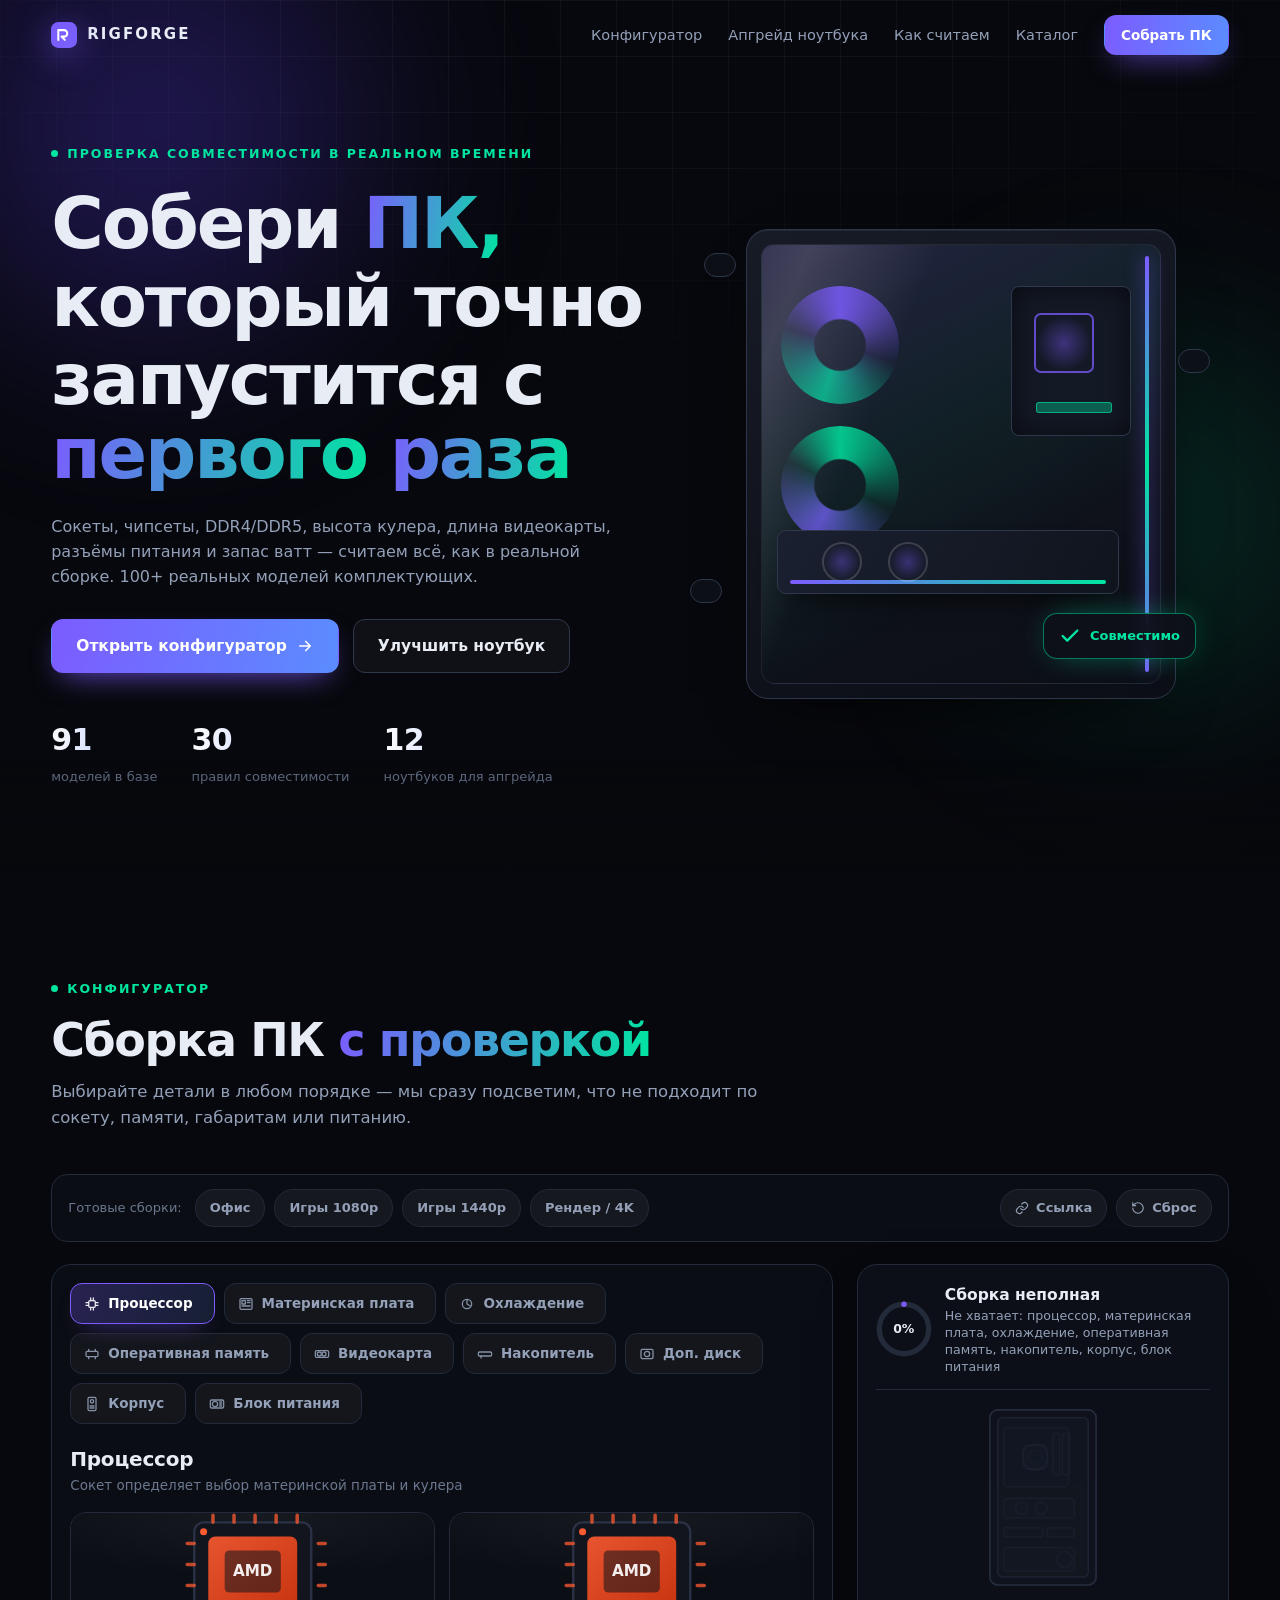
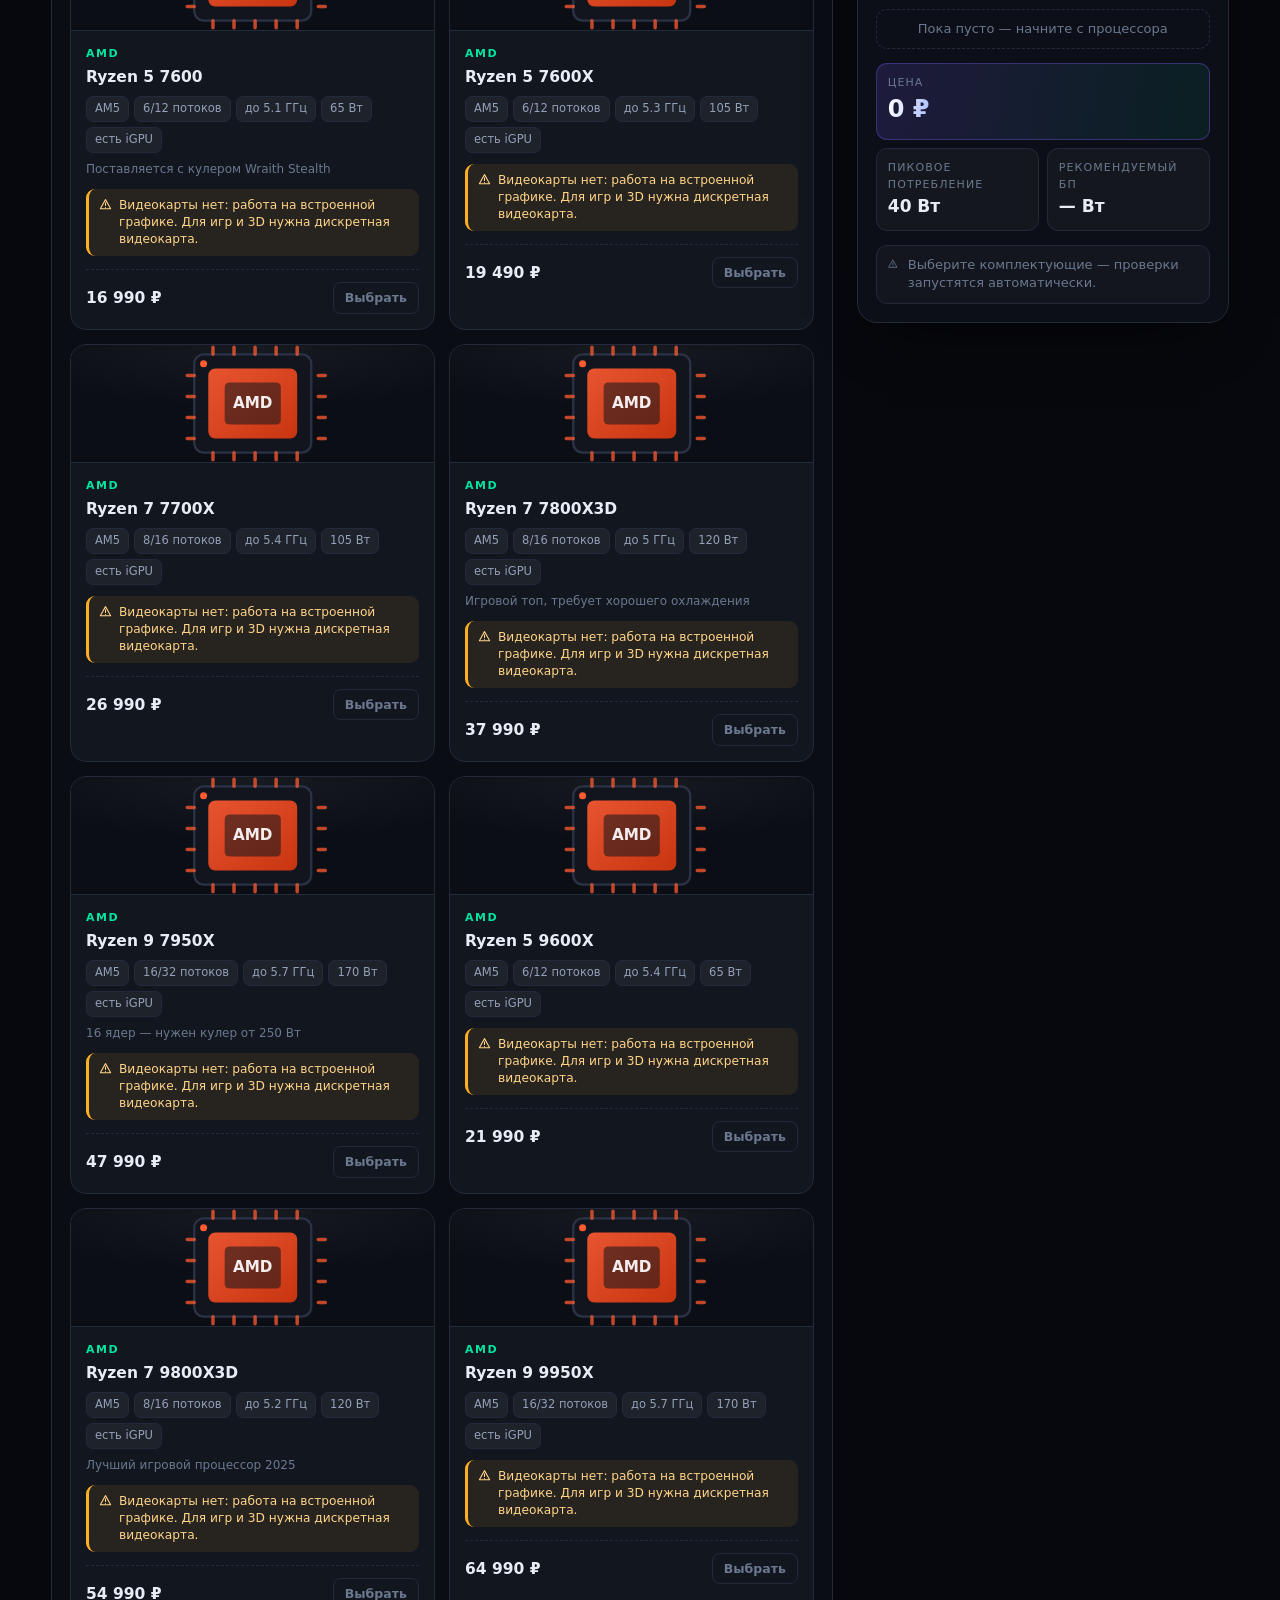
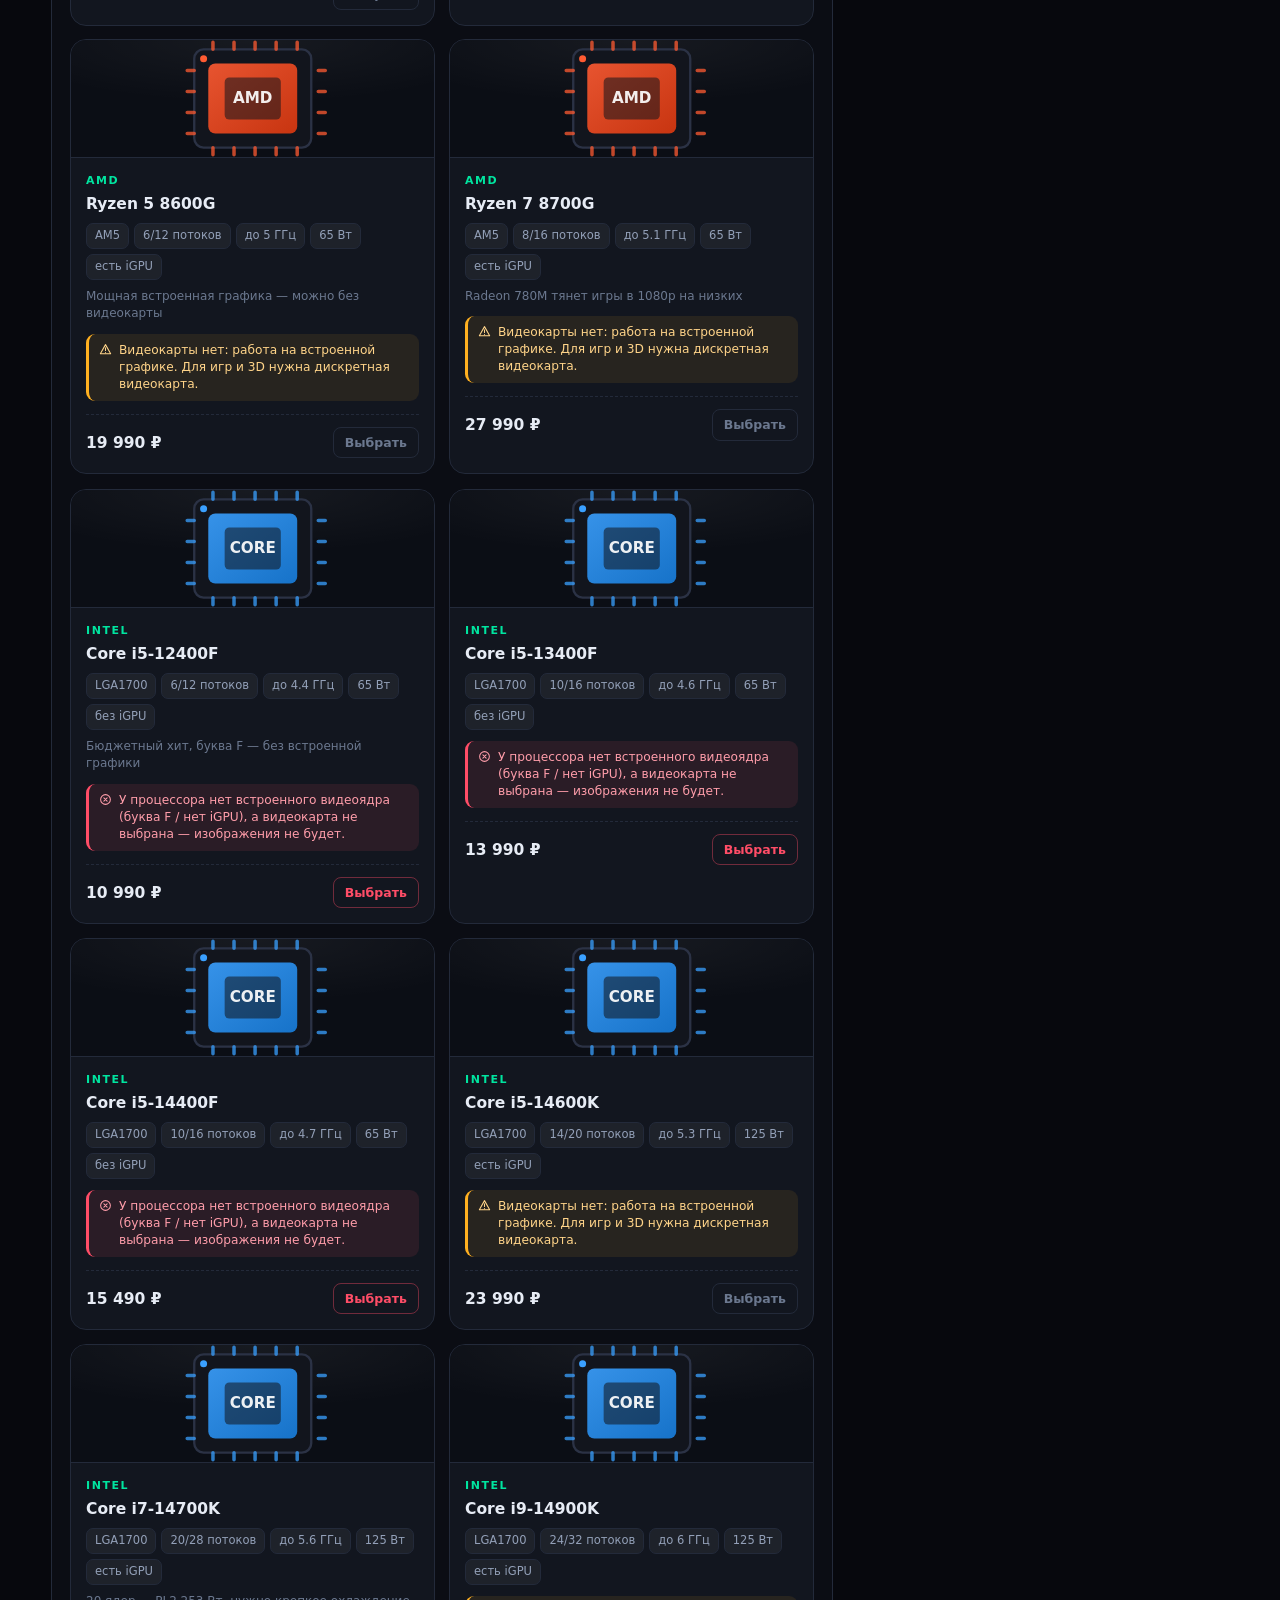
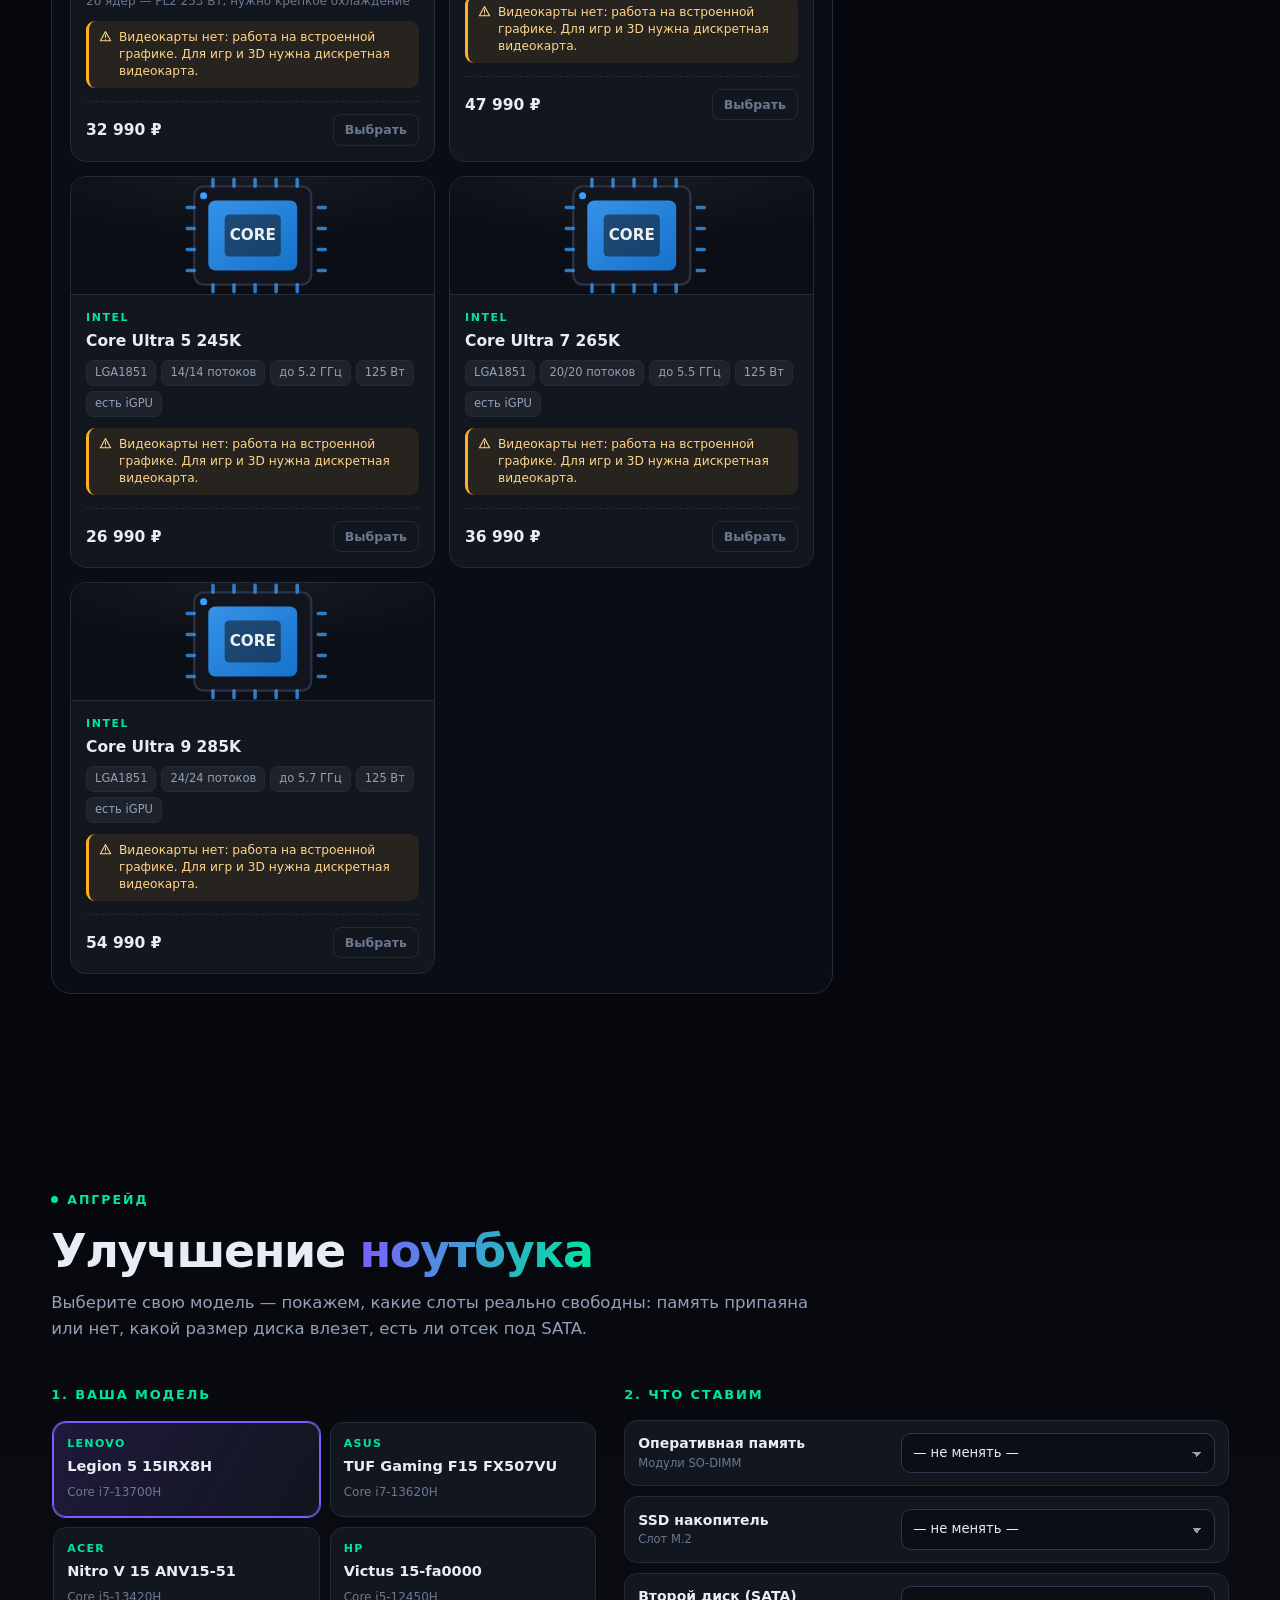
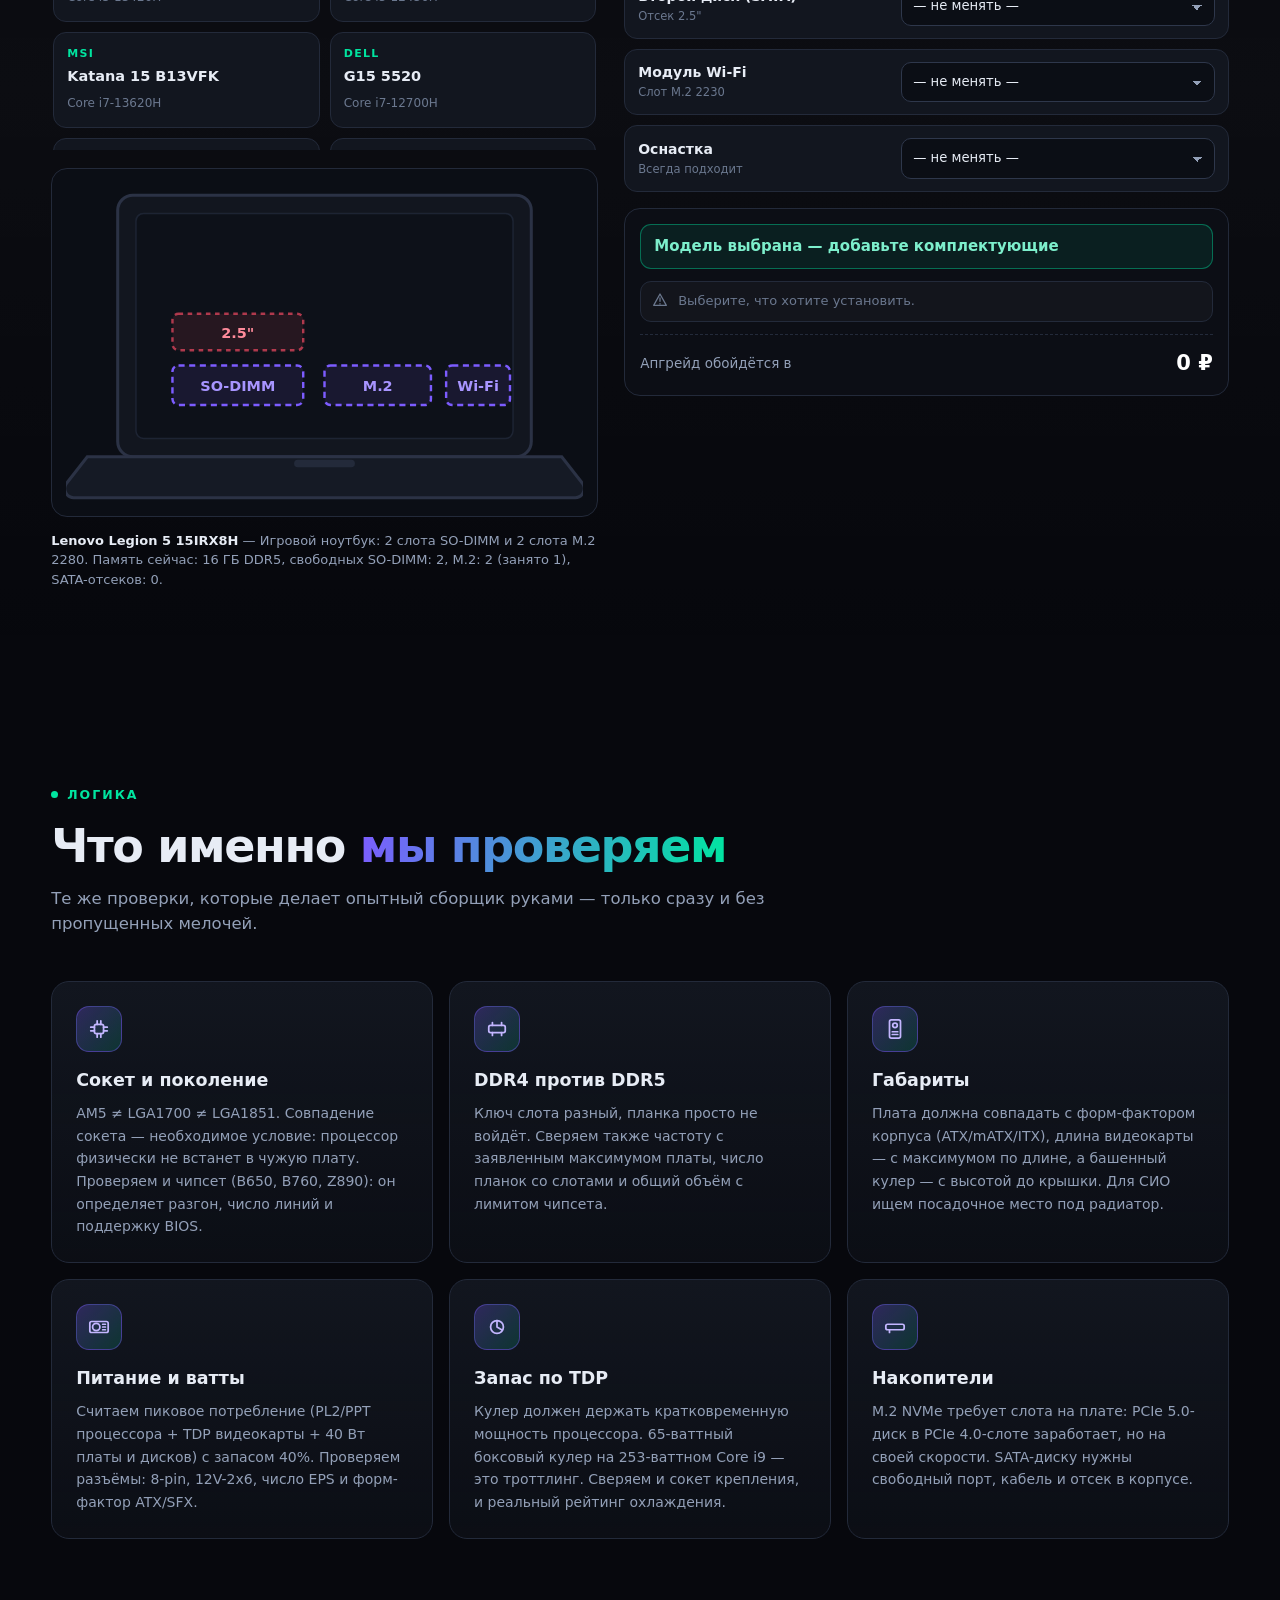
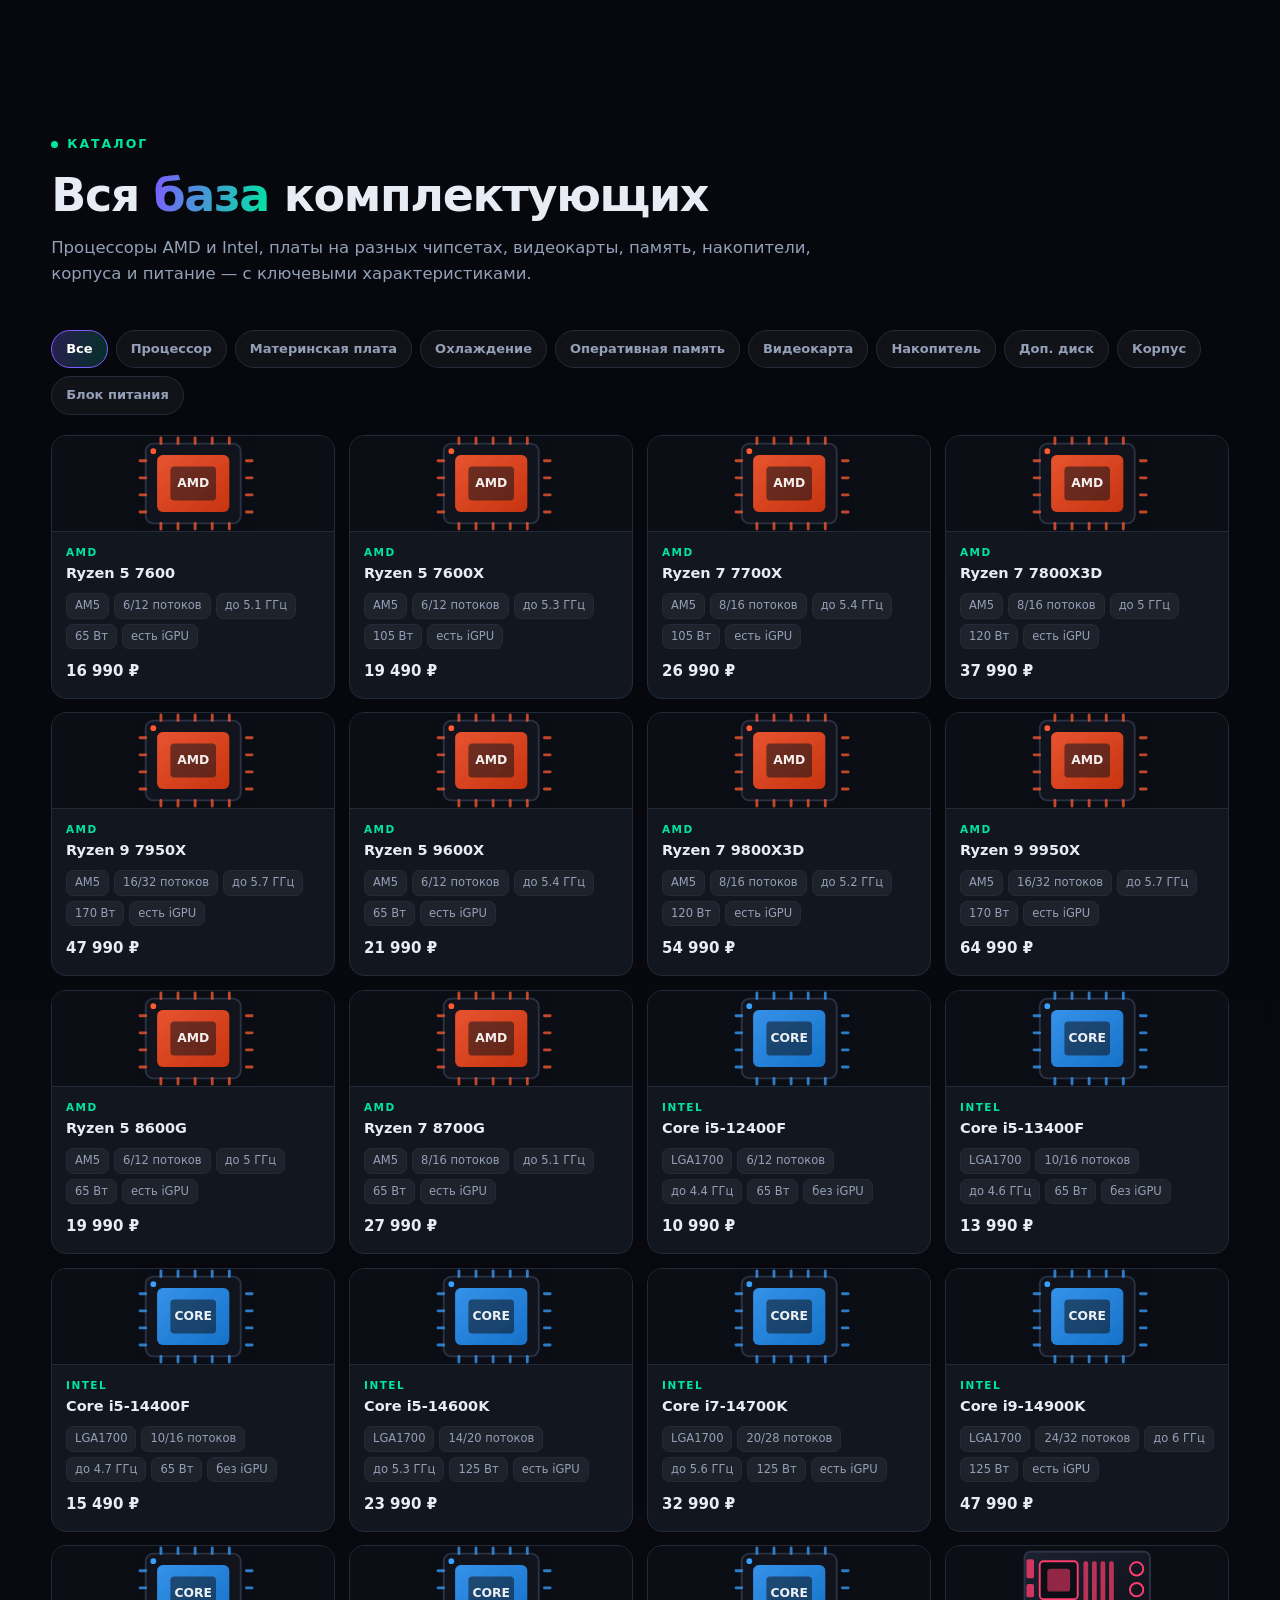
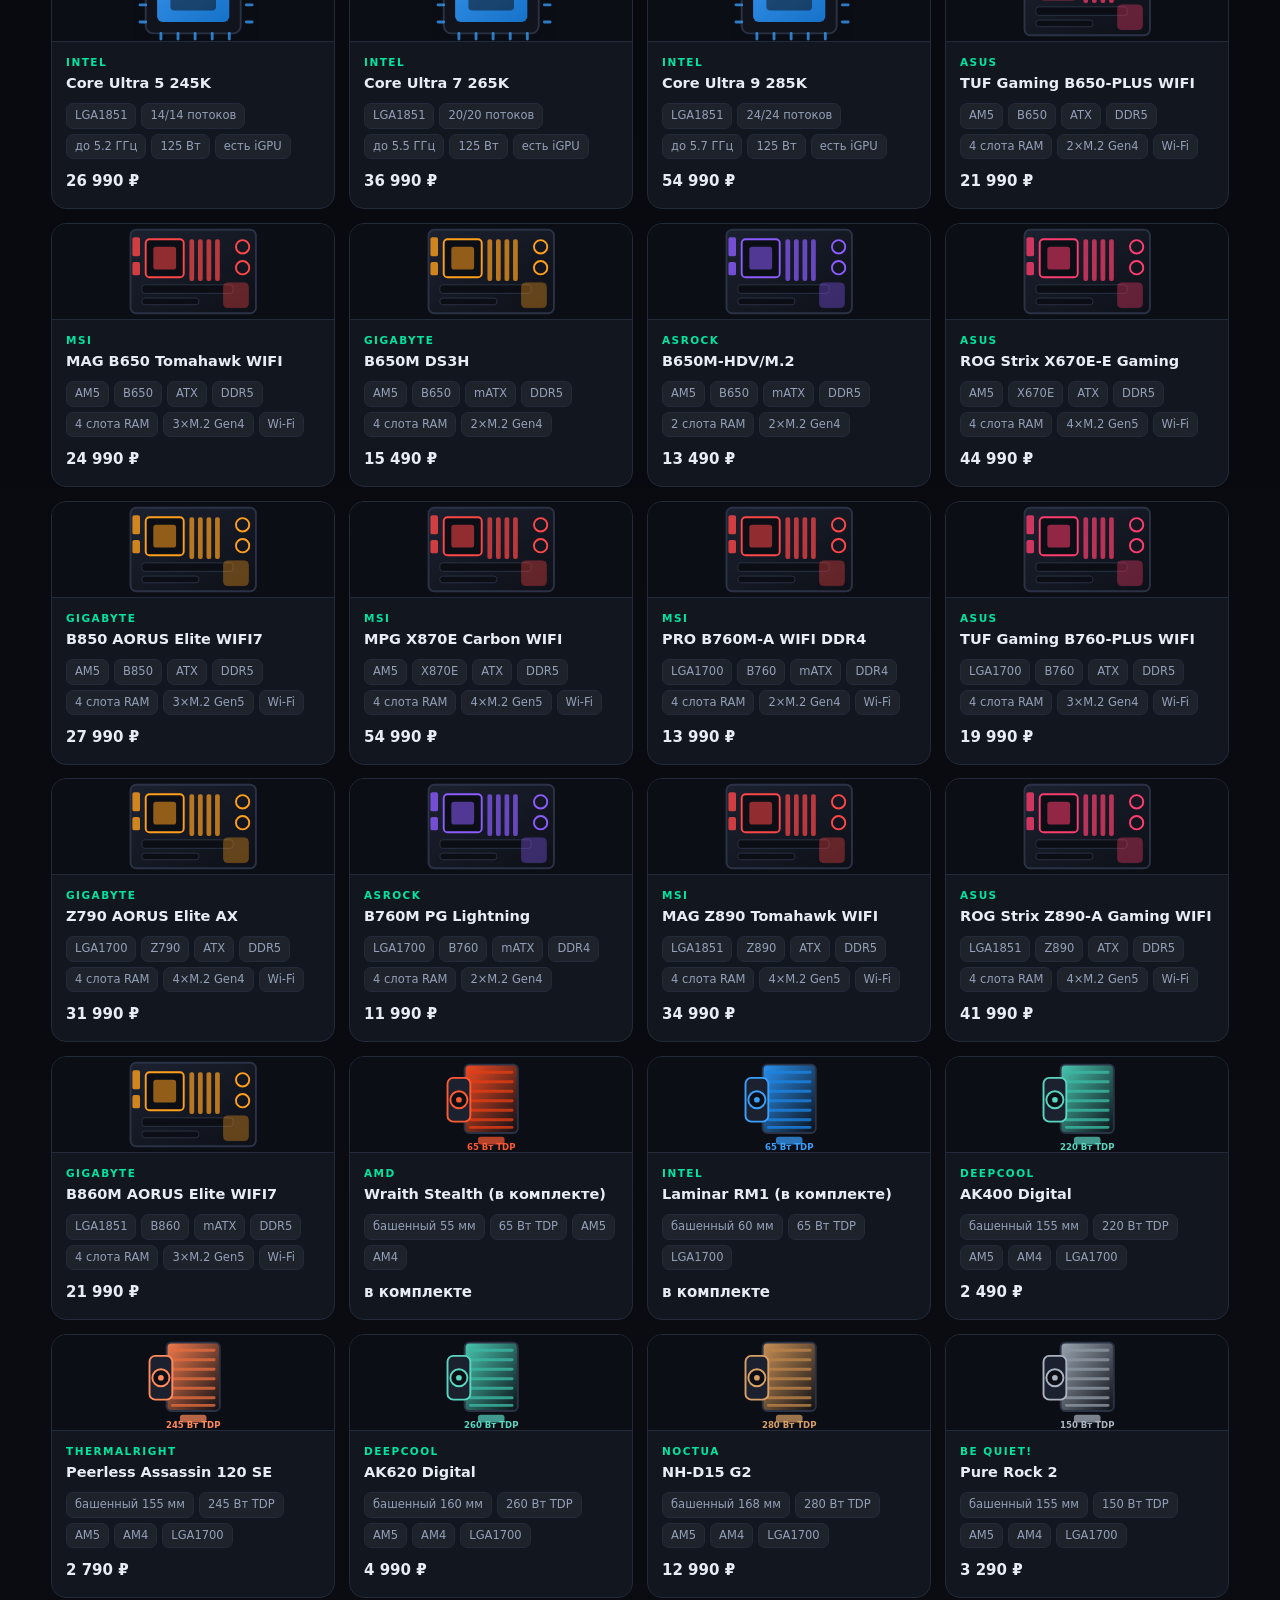
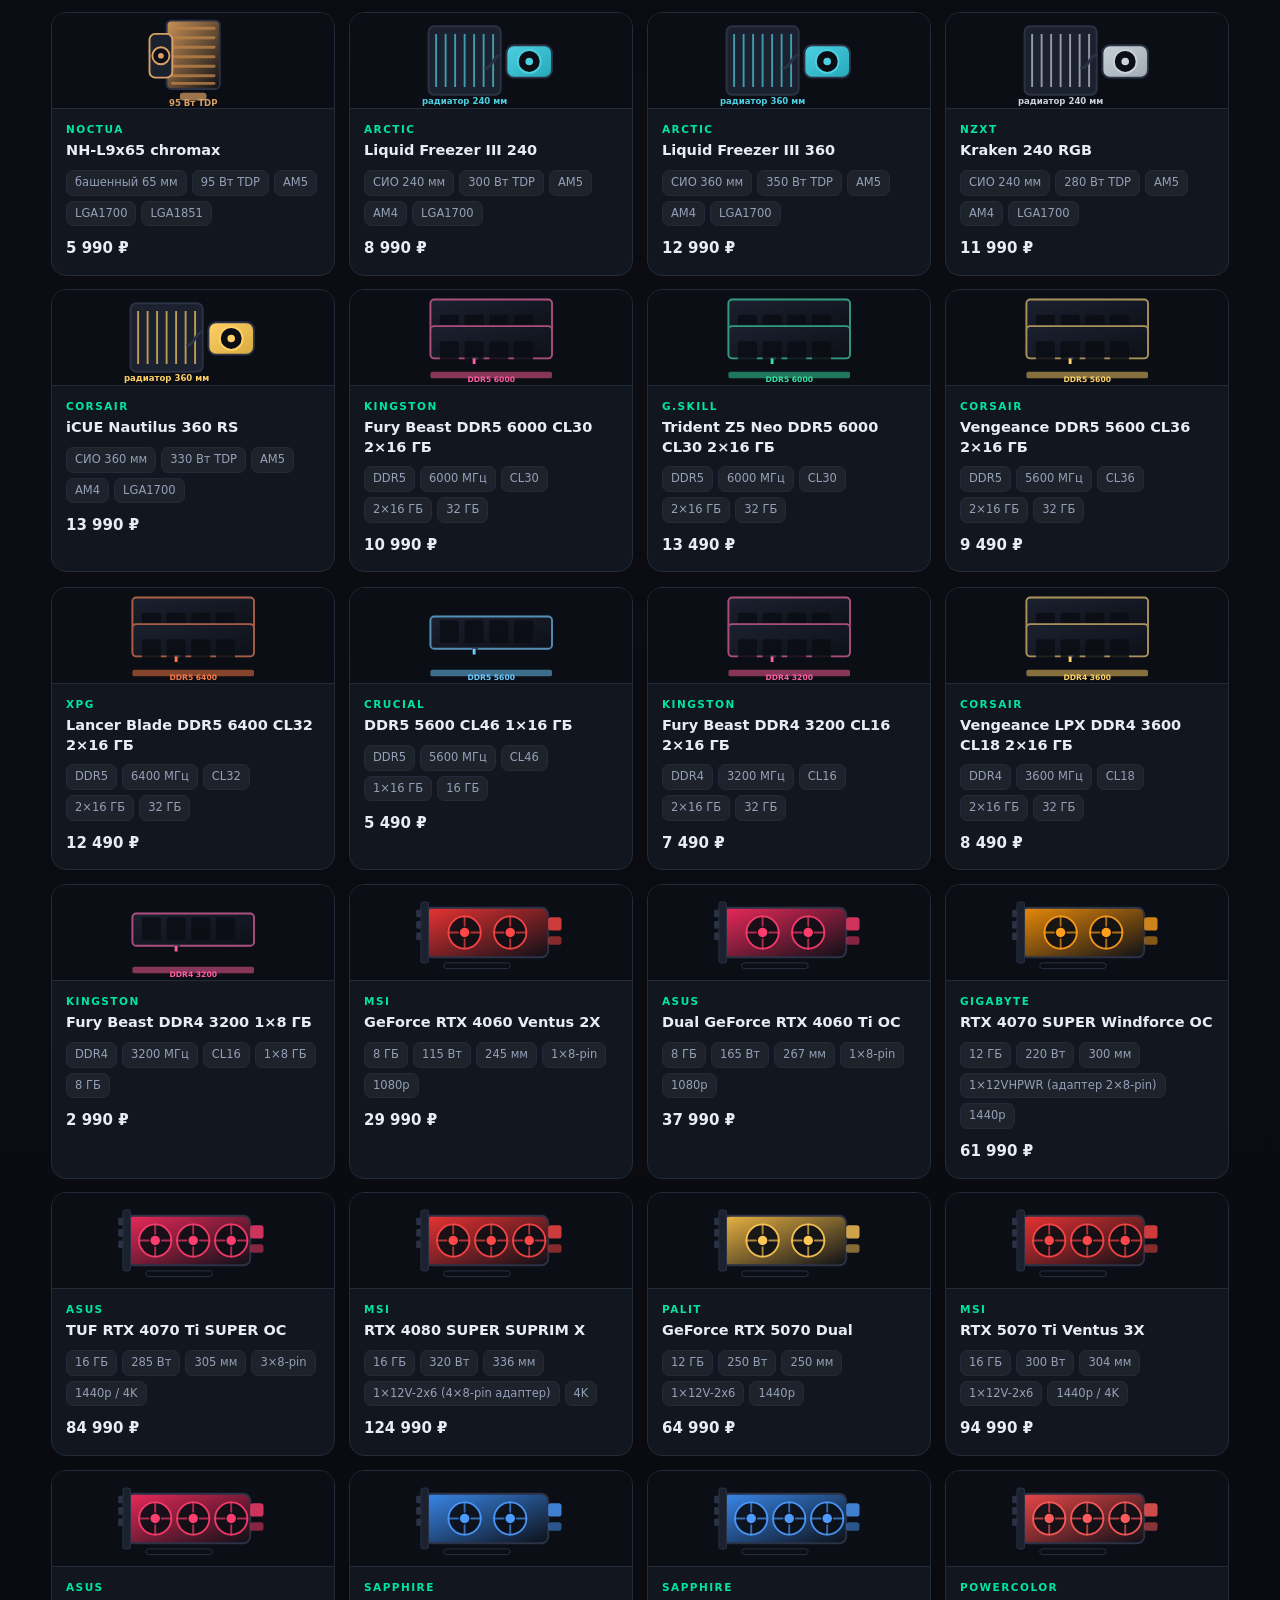
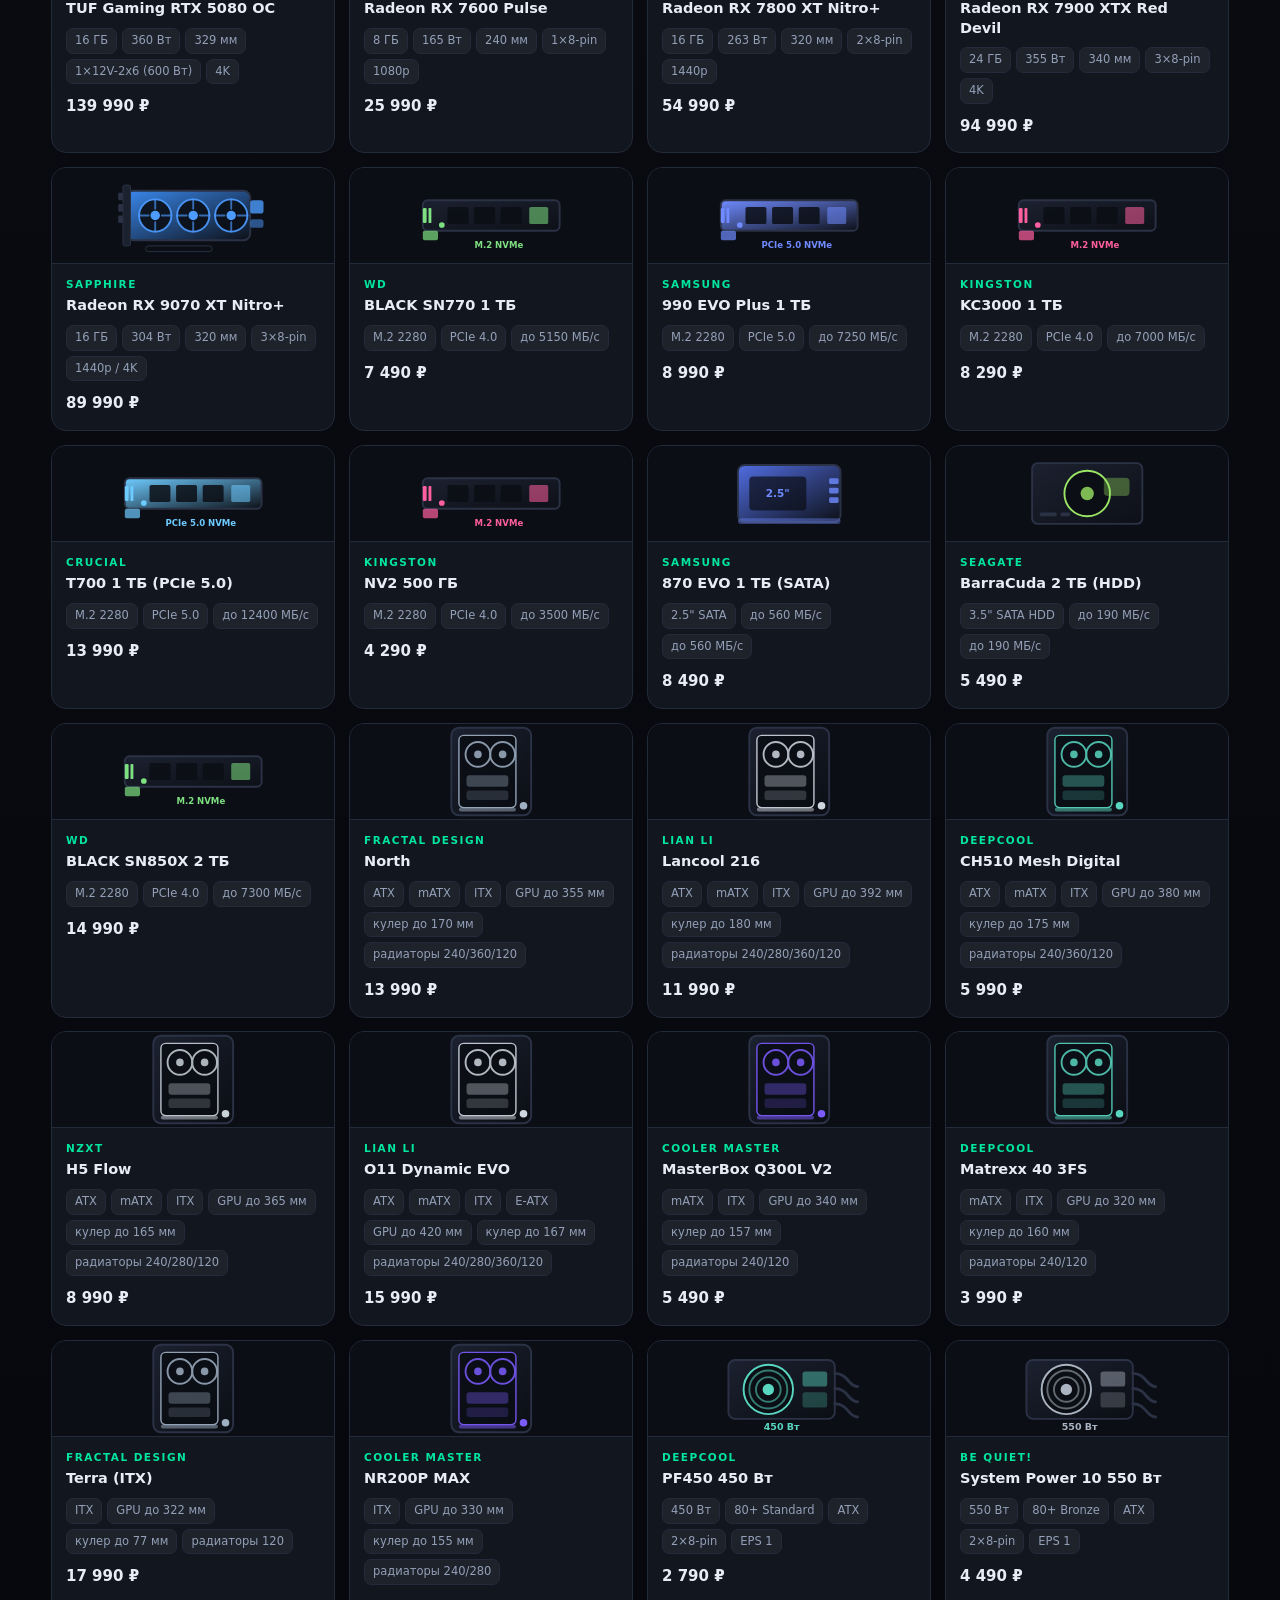
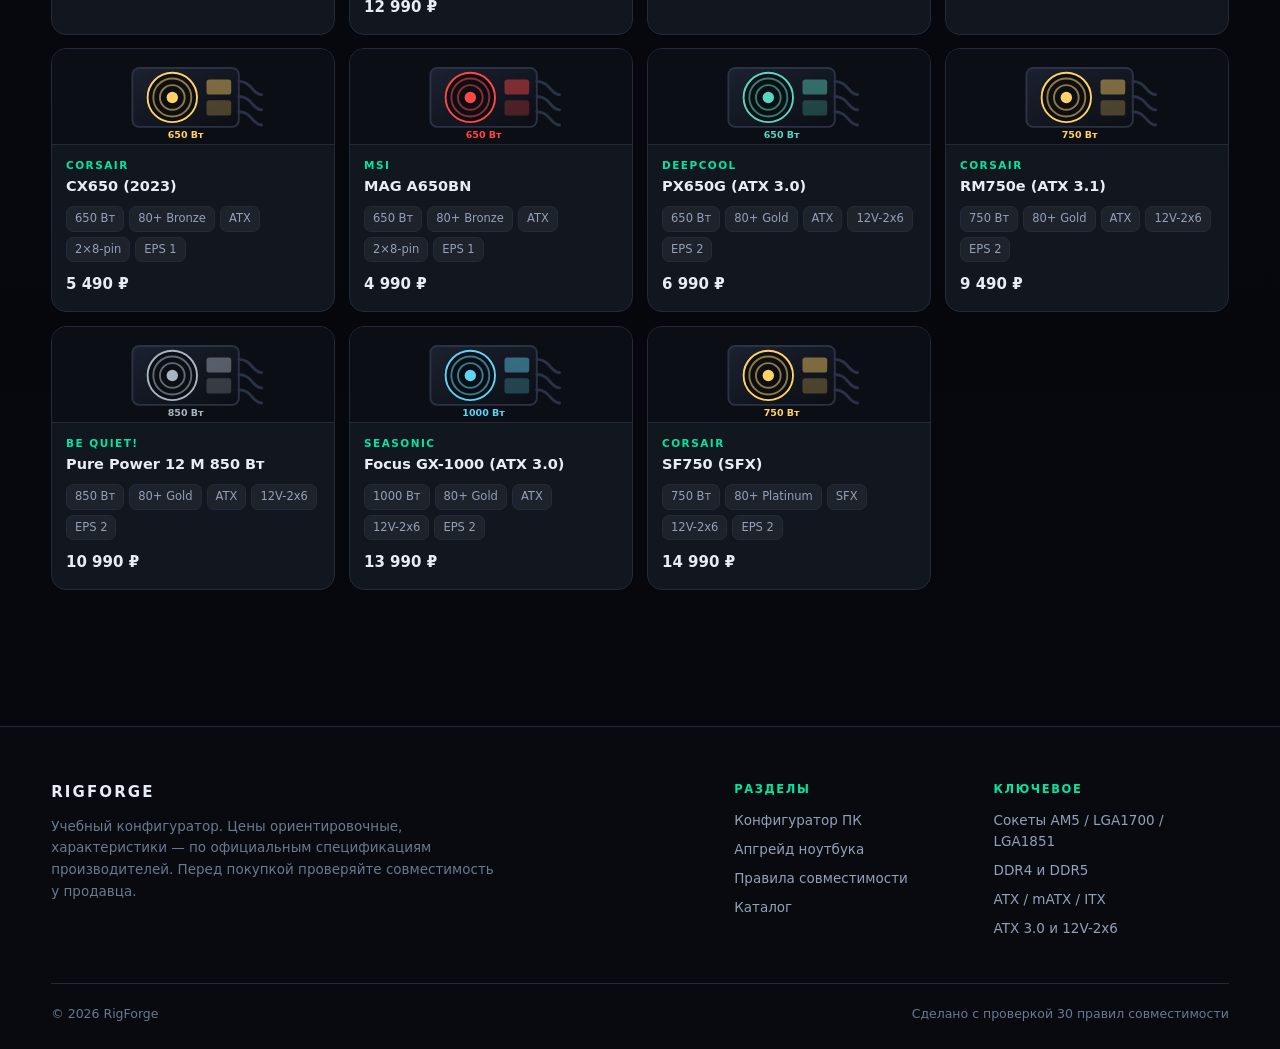
==== index.html @ cc727892 "RIGFORGE: конфигуратор сборки ПК и апгрейда ноутбука" ====
<!DOCTYPE html>
<html lang="ru">
<head>
<meta charset="UTF-8">
<meta name="viewport" content="width=device-width, initial-scale=1.0">
<title>RigForge — конфигуратор ПК с проверкой совместимости</title>
<meta name="description" content="Соберите компьютер мечты или улучшите ноутбук: сотни реальных моделей комплектующих, проверка сокетов, форм-факторов, памяти и питания в реальном времени.">
<meta property="og:title" content="RigForge — собери ПК, который точно заработает">
<meta property="og:description" content="Конфигуратор ПК с честной проверкой совместимости: сокеты, чипсеты, DDR4/DDR5, TDP, габариты, разъёмы питания.">
<meta property="og:type" content="website">
<link rel="icon" href="data:image/svg+xml,<svg xmlns='http://www.w3.org/2000/svg' viewBox='0 0 32 32'><rect width='32' height='32' rx='8' fill='%237c5cff'/><path d='M9 22V10h7a4 4 0 010 8h-3l4 4' stroke='white' stroke-width='2.5' fill='none' stroke-linecap='round' stroke-linejoin='round'/></svg>">
<link rel="stylesheet" href="css/style.css">
</head>
<body>

<div class="bg-fx" aria-hidden="true">
  <div class="orb orb-a"></div>
  <div class="orb orb-b"></div>
  <div class="grid"></div>
</div>

<header class="nav" id="nav">
  <div class="container nav-inner">
    <a class="logo" href="#top">
      <span class="logo-mark" aria-hidden="true">
        <svg viewBox="0 0 32 32" width="26" height="26"><rect width="32" height="32" rx="9" fill="url(#lg)"/><path d="M9 22V10h7a4 4 0 010 8h-3l4 4" stroke="#fff" stroke-width="2.5" fill="none" stroke-linecap="round" stroke-linejoin="round"/><defs><linearGradient id="lg" x1="0" y1="0" x2="32" y2="32"><stop stop-color="#7c5cff"/><stop offset="1" stop-color="#00e5a0"/></linearGradient></defs></svg>
      </span>
      RIGFORGE
    </a>
    <nav class="nav-links" id="navLinks">
      <a href="#build">Конфигуратор</a>
      <a href="#laptop">Апгрейд ноутбука</a>
      <a href="#how">Как считаем</a>
      <a href="#parts">Каталог</a>
    </nav>
    <div class="nav-cta">
      <a href="#build" class="btn btn-sm btn-primary">Собрать ПК</a>
      <button class="burger" id="burger" aria-label="Меню"><span></span><span></span><span></span></button>
    </div>
  </div>
</header>

<main id="top">

<!-- ================= HERO ================= -->
<section class="hero">
  <div class="container hero-inner">
    <div class="hero-copy">
      <div class="eyebrow reveal"><span class="dot"></span> Проверка совместимости в реальном времени</div>
      <h1 class="hero-title">
        <span class="line"><span class="w">Собери</span> <span class="w accent">ПК,</span></span>
        <span class="line"><span class="w">который</span> <span class="w">точно</span></span>
        <span class="line"><span class="w">запустится</span> <span class="w">с</span> <span class="w accent">первого</span> <span class="w accent">раза</span></span>
      </h1>
      <p class="hero-sub reveal">Сокеты, чипсеты, DDR4/DDR5, высота кулера, длина видеокарты, разъёмы питания и запас ватт — считаем всё, как в реальной сборке. 100+ реальных моделей комплектующих.</p>
      <div class="hero-actions reveal">
        <a href="#build" class="btn btn-primary btn-lg">Открыть конфигуратор
          <svg width="18" height="18" viewBox="0 0 24 24" fill="none" stroke="currentColor" stroke-width="2.2" stroke-linecap="round" stroke-linejoin="round"><path d="M5 12h14M13 6l6 6-6 6"/></svg>
        </a>
        <a href="#laptop" class="btn btn-ghost btn-lg">Улучшить ноутбук</a>
      </div>
      <div class="hero-stats reveal">
        <div class="stat"><b data-count="91">0</b><span>моделей в базе</span></div>
        <div class="stat"><b data-count="30">0</b><span>правил совместимости</span></div>
        <div class="stat"><b data-count="12">0</b><span>ноутбуков для апгрейда</span></div>
      </div>
    </div>

    <div class="hero-art reveal" aria-hidden="true">
      <div class="rig">
        <div class="rig-case">
          <div class="rig-glass"></div>
          <div class="rig-fan f1"></div>
          <div class="rig-fan f2"></div>
          <div class="rig-led"></div>
          <div class="rig-gpu"><span class="rig-gpu-led"></span></div>
          <div class="rig-mb"></div>
        </div>
        <div class="chip float chip-cpu">
          <svg viewBox="0 0 44 44"><rect x="9" y="9" width="26" height="26" rx="5" fill="none" stroke="currentColor" stroke-width="2"/><rect x="16" y="16" width="12" height="12" rx="2" fill="currentColor" opacity=".7"/><g stroke="currentColor" stroke-width="2" stroke-linecap="round"><path d="M16 4v5M22 4v5M28 4v5M16 35v5M22 35v5M28 35v5M4 16h5M4 22h5M4 28h5M35 16h5M35 22h5M35 28h5"/></g></svg>
        </div>
        <div class="chip float chip-ram">
          <svg viewBox="0 0 56 34"><rect x="2" y="6" width="52" height="22" rx="3" fill="none" stroke="currentColor" stroke-width="2"/><path d="M8 28v4M48 28v4" stroke="currentColor" stroke-width="2" stroke-linecap="round"/><g fill="currentColor" opacity=".65"><rect x="8" y="11" width="8" height="12" rx="1.5"/><rect x="20" y="11" width="8" height="12" rx="1.5"/><rect x="32" y="11" width="8" height="12" rx="1.5"/><rect x="44" y="11" width="4" height="12" rx="1.5"/></g></svg>
        </div>
        <div class="chip float chip-gpu">
          <svg viewBox="0 0 64 36"><rect x="2" y="6" width="60" height="24" rx="4" fill="none" stroke="currentColor" stroke-width="2"/><circle cx="20" cy="18" r="7" fill="none" stroke="currentColor" stroke-width="2"/><circle cx="42" cy="18" r="7" fill="none" stroke="currentColor" stroke-width="2"/><path d="M2 30v4h14M62 14h-8" stroke="currentColor" stroke-width="2" stroke-linecap="round"/></svg>
        </div>
        <div class="chip float chip-ok">
          <svg viewBox="0 0 24 24" width="22" height="22" fill="none" stroke="currentColor" stroke-width="2.6" stroke-linecap="round" stroke-linejoin="round"><path d="M20 6L9 17l-5-5"/></svg>
          <span>Совместимо</span>
        </div>
      </div>
    </div>
  </div>
  <div class="hero-fade"></div>
</section>

<!-- ================= BUILDER ================= -->
<section class="section" id="build">
  <div class="container">
    <div class="sec-head reveal">
      <div class="eyebrow"><span class="dot"></span> Конфигуратор</div>
      <h2>Сборка ПК <span class="accent">с проверкой</span></h2>
      <p>Выбирайте детали в любом порядке — мы сразу подсветим, что не подходит по сокету, памяти, габаритам или питанию.</p>
    </div>

    <div class="toolbar reveal">
      <div class="presets">
        <span class="presets-label">Готовые сборки:</span>
        <button class="chipbtn" data-preset="office">Офис</button>
        <button class="chipbtn" data-preset="game1080">Игры 1080p</button>
        <button class="chipbtn" data-preset="game1440">Игры 1440p</button>
        <button class="chipbtn" data-preset="heavy">Рендер / 4K</button>
      </div>
      <div class="tool-actions">
        <button class="chipbtn" id="shareBtn" title="Скопировать ссылку на сборку">
          <svg width="14" height="14" viewBox="0 0 24 24" fill="none" stroke="currentColor" stroke-width="2" stroke-linecap="round"><path d="M10 13a5 5 0 007.5.5l3-3a5 5 0 00-7-7l-1.7 1.7"/><path d="M14 11a5 5 0 00-7.5-.5l-3 3a5 5 0 007 7l1.7-1.7"/></svg>
          Ссылка
        </button>
        <button class="chipbtn" id="resetBtn">
          <svg width="14" height="14" viewBox="0 0 24 24" fill="none" stroke="currentColor" stroke-width="2" stroke-linecap="round" stroke-linejoin="round"><path d="M3 12a9 9 0 109-9 9 9 0 00-6.4 2.6L3 8"/><path d="M3 3v5h5"/></svg>
          Сброс
        </button>
      </div>
    </div>

    <div class="builder">
      <!-- левая часть: выбор -->
      <div class="picker">
        <div class="cat-chips" id="catChips"></div>
        <div class="picker-body">
          <div class="picker-head">
            <h3 id="catTitle">Процессор</h3>
            <p id="catHint">Сокет определяет выбор материнской платы и кулера</p>
          </div>
          <div class="parts-grid" id="partsGrid"></div>
        </div>
      </div>

      <!-- правая часть: итог -->
      <aside class="summary" id="summary">
        <div class="sum-top">
          <div class="verdict" id="verdict">
            <div class="verdict-ring"><svg viewBox="0 0 36 36"><circle class="ring-bg" cx="18" cy="18" r="15.9"/><circle class="ring-fg" id="ringFg" cx="18" cy="18" r="15.9"/></svg><span id="verdictPct">0%</span></div>
            <div>
              <b id="verdictTitle">Начните сборку</b>
              <span id="verdictSub">Выберите процессор и плату</span>
            </div>
          </div>
        </div>

        <div class="rig-preview" id="rigPreview" aria-hidden="true">
          <svg viewBox="0 0 120 190" class="case-svg">
            <rect x="6" y="6" width="108" height="178" rx="8" class="cs-body"/>
            <rect x="14" y="14" width="92" height="162" rx="5" class="cs-glass"/>
            <g class="cs-slot" data-slot="mb"><rect x="20" y="24" width="66" height="60" rx="4"/></g>
            <g class="cs-slot" data-slot="cpu"><rect x="40" y="42" width="24" height="24" rx="4"/><circle cx="52" cy="54" r="7"/></g>
            <g class="cs-slot" data-slot="ram"><rect x="70" y="30" width="7" height="42" rx="2"/><rect x="80" y="30" width="7" height="42" rx="2"/></g>
            <g class="cs-slot" data-slot="cooler"><circle cx="52" cy="54" r="13"/></g>
            <g class="cs-slot" data-slot="gpu"><rect x="20" y="96" width="72" height="20" rx="4"/><circle cx="38" cy="106" r="6"/><circle cx="58" cy="106" r="6"/></g>
            <g class="cs-slot" data-slot="ssd"><rect x="20" y="126" width="40" height="9" rx="2"/><rect x="64" y="126" width="28" height="9" rx="2"/></g>
            <g class="cs-slot" data-slot="psu"><rect x="20" y="146" width="72" height="24" rx="4"/><circle cx="82" cy="158" r="8"/></g>
            <g class="cs-slot" data-slot="case"><rect x="6" y="6" width="108" height="178" rx="8" fill="none"/></g>
          </svg>
        </div>

        <ul class="build-list" id="buildList"></ul>

        <div class="metrics">
          <div class="metric"><span>Цена</span><b id="mPrice">0 ₽</b></div>
          <div class="metric"><span>Пиковое потребление</span><b id="mTdp">— Вт</b></div>
          <div class="metric"><span>Рекомендуемый БП</span><b id="mPsu">— Вт</b></div>
        </div>

        <div class="issues" id="issues"></div>
      </aside>
    </div>
  </div>
</section>

<!-- ================= LAPTOP ================= -->
<section class="section section-alt" id="laptop">
  <div class="container">
    <div class="sec-head reveal">
      <div class="eyebrow"><span class="dot"></span> Апгрейд</div>
      <h2>Улучшение <span class="accent">ноутбука</span></h2>
      <p>Выберите свою модель — покажем, какие слоты реально свободны: память припаяна или нет, какой размер диска влезет, есть ли отсек под SATA.</p>
    </div>

    <div class="laptop-layout">
      <div class="laptop-left reveal">
        <h4 class="panel-title">1. Ваша модель</h4>
        <div class="lt-models" id="ltModels"></div>

        <div class="lt-visual" id="ltVisual" aria-hidden="true">
          <svg viewBox="0 0 340 210" class="lt-svg">
            <rect x="34" y="8" width="272" height="172" rx="10" class="lt-lid"/>
            <rect x="46" y="20" width="248" height="148" rx="5" class="lt-screen"/>
            <g class="lt-zone" data-zone="ram">
              <rect x="70" y="120" width="86" height="26" rx="4"/>
              <text x="113" y="137">SO-DIMM</text>
            </g>
            <g class="lt-zone" data-zone="ssd">
              <rect x="170" y="120" width="70" height="26" rx="4"/>
              <text x="205" y="137">M.2</text>
            </g>
            <g class="lt-zone" data-zone="wifi">
              <rect x="250" y="120" width="42" height="26" rx="4"/>
              <text x="271" y="137">Wi-Fi</text>
            </g>
            <g class="lt-zone" data-zone="sata">
              <rect x="70" y="86" width="86" height="24" rx="4"/>
              <text x="113" y="102">2.5"</text>
            </g>
            <path class="lt-base" d="M14 180h312l14 18a6 6 0 01-5 9H5a6 6 0 01-5-9z"/>
            <rect class="lt-notch" x="150" y="182" width="40" height="5" rx="2.5"/>
          </svg>
        </div>
        <p class="lt-note" id="ltNote"></p>
      </div>

      <div class="laptop-right reveal">
        <h4 class="panel-title">2. Что ставим</h4>
        <div class="up-rows" id="upRows"></div>

        <div class="lt-result" id="ltResult">
          <div class="lt-verdict" id="ltVerdict">Выберите модель ноутбука</div>
          <ul class="issues compact" id="ltIssues"></ul>
          <div class="lt-price"><span>Апгрейд обойдётся в</span><b id="ltPrice">0 ₽</b></div>
        </div>
      </div>
    </div>
  </div>
</section>

<!-- ================= HOW ================= -->
<section class="section" id="how">
  <div class="container">
    <div class="sec-head reveal">
      <div class="eyebrow"><span class="dot"></span> Логика</div>
      <h2>Что именно <span class="accent">мы проверяем</span></h2>
      <p>Те же проверки, которые делает опытный сборщик руками — только сразу и без пропущенных мелочей.</p>
    </div>
    <div class="how-grid" id="howGrid"></div>
  </div>
</section>

<!-- ================= PARTS ================= -->
<section class="section section-alt" id="parts">
  <div class="container">
    <div class="sec-head reveal">
      <div class="eyebrow"><span class="dot"></span> Каталог</div>
      <h2>Вся <span class="accent">база</span> комплектующих</h2>
      <p>Процессоры AMD и Intel, платы на разных чипсетах, видеокарты, память, накопители, корпуса и питание — с ключевыми характеристиками.</p>
    </div>
    <div class="catalog-filters reveal" id="catFilters"></div>
    <div class="catalog-grid" id="catalogGrid"></div>
  </div>
</section>

</main>

<footer class="footer">
  <div class="container footer-inner">
    <div class="footer-brand">
      <span class="logo">RIGFORGE</span>
      <p>Учебный конфигуратор. Цены ориентировочные, характеристики — по официальным спецификациям производителей. Перед покупкой проверяйте совместимость у продавца.</p>
    </div>
    <div class="footer-cols">
      <div><h6>Разделы</h6><a href="#build">Конфигуратор ПК</a><a href="#laptop">Апгрейд ноутбука</a><a href="#how">Правила совместимости</a><a href="#parts">Каталог</a></div>
      <div><h6>Ключевое</h6><span>Сокеты AM5 / LGA1700 / LGA1851</span><span>DDR4 и DDR5</span><span>ATX / mATX / ITX</span><span>ATX 3.0 и 12V-2x6</span></div>
    </div>
  </div>
  <div class="container footer-bottom">
    <span>© 2026 RigForge</span>
    <span>Сделано с проверкой 30 правил совместимости</span>
  </div>
</footer>

<div class="toast" id="toast" role="status"></div>

<script src="js/data-pc.js"></script>
<script src="js/data-laptop.js"></script>
<script src="js/engine.js"></script>
<script src="js/art.js"></script>
<script src="js/app.js"></script>
</body>
</html>
---- css/style.css ----
/* ================= RigForge ================= */
:root{
  --bg:#07080d;
  --bg2:#0a0c13;
  --panel:#0e1119;
  --panel2:#12161f;
  --line:#232a3a;
  --line2:#2e374b;
  --txt:#e7ecf5;
  --mut:#93a0b8;
  --dim:#6b788f;
  --acc:#7c5cff;
  --acc2:#00e5a0;
  --warn:#ffb020;
  --err:#ff4d67;
  --r:16px;
  --shadow:0 24px 60px -30px rgba(0,0,0,.85);
  --font:'Inter','Segoe UI',system-ui,-apple-system,'Helvetica Neue',Arial,sans-serif;
}
*{box-sizing:border-box;margin:0;padding:0}
html{scroll-behavior:smooth;scroll-padding-top:80px}
body{
  background:var(--bg);color:var(--txt);font-family:var(--font);
  -webkit-font-smoothing:antialiased;line-height:1.55;overflow-x:hidden;
}
img,svg{display:block;max-width:100%}
button,input,select{font:inherit;color:inherit}
a{color:inherit;text-decoration:none}
.container{width:min(1240px,92vw);margin:0 auto}
.accent{background:linear-gradient(100deg,var(--acc),var(--acc2));-webkit-background-clip:text;background-clip:text;color:transparent}
.muted{color:var(--mut)}

/* ---------- фон ---------- */
.bg-fx{position:fixed;inset:0;z-index:0;pointer-events:none;overflow:hidden}
.orb{position:absolute;border-radius:50%;filter:blur(90px);opacity:.4}
.orb-a{width:52vw;height:52vw;left:-14vw;top:-16vw;background:radial-gradient(circle,#5b3df0 0%,transparent 65%);animation:drift 22s ease-in-out infinite alternate}
.orb-b{width:44vw;height:44vw;right:-12vw;top:26vh;background:radial-gradient(circle,#00b37e 0%,transparent 65%);opacity:.26;animation:drift 26s ease-in-out infinite alternate-reverse}
.grid{position:absolute;inset:0;
  background-image:linear-gradient(rgba(255,255,255,.045) 1px,transparent 1px),linear-gradient(90deg,rgba(255,255,255,.045) 1px,transparent 1px);
  background-size:56px 56px;
  -webkit-mask-image:radial-gradient(ellipse 90% 60% at 50% 0%,#000 20%,transparent 75%);
  mask-image:radial-gradient(ellipse 90% 60% at 50% 0%,#000 20%,transparent 75%);
}
@keyframes drift{to{transform:translate3d(6vw,4vh,0) scale(1.12)}}
main,.nav,.footer{position:relative;z-index:1}

/* ---------- навигация ---------- */
.nav{position:sticky;top:0;z-index:60;transition:background .35s,box-shadow .35s,backdrop-filter .35s}
.nav.sticky{background:rgba(7,8,13,.82);backdrop-filter:blur(14px);box-shadow:0 1px 0 var(--line)}
.nav-inner{display:flex;align-items:center;gap:26px;height:70px}
.logo{display:flex;align-items:center;gap:10px;font-weight:800;letter-spacing:.14em;font-size:15px}
.logo-mark{display:grid;place-items:center;filter:drop-shadow(0 6px 16px rgba(124,92,255,.5))}
.nav-links{display:flex;gap:26px;margin-left:auto;font-size:14.5px;color:var(--mut)}
.nav-links a{position:relative;padding:6px 0;transition:color .25s}
.nav-links a::after{content:'';position:absolute;left:0;bottom:0;height:2px;width:0;background:linear-gradient(90deg,var(--acc),var(--acc2));transition:width .3s;border-radius:2px}
.nav-links a:hover{color:var(--txt)}
.nav-links a:hover::after{width:100%}
.nav-cta{display:flex;align-items:center;gap:12px}
.burger{display:none;background:none;border:0;width:38px;height:38px;border-radius:10px;border:1px solid var(--line);cursor:pointer}
.burger span{display:block;width:16px;height:2px;background:var(--txt);margin:3px auto;border-radius:2px;transition:.3s}

/* ---------- кнопки ---------- */
.btn{display:inline-flex;align-items:center;gap:9px;border-radius:12px;font-weight:650;cursor:pointer;border:1px solid transparent;
  transition:transform .22s cubic-bezier(.2,.8,.2,1),box-shadow .22s,background .22s,border-color .22s;white-space:nowrap}
.btn:active{transform:translateY(1px) scale(.985)}
.btn-primary{background:linear-gradient(100deg,var(--acc),#5b8cff);color:#fff;box-shadow:0 12px 30px -12px rgba(124,92,255,.85)}
.btn-primary:hover{transform:translateY(-2px);box-shadow:0 18px 38px -12px rgba(124,92,255,.95)}
.btn-primary svg{transition:transform .25s}
.btn-primary:hover svg{transform:translateX(4px)}
.btn-ghost{background:rgba(255,255,255,.04);border-color:var(--line2);color:var(--txt)}
.btn-ghost:hover{background:rgba(255,255,255,.09);transform:translateY(-2px)}
.btn-lg{padding:14px 24px;font-size:15.5px}
.btn-sm{padding:9px 16px;font-size:13.5px}
.chipbtn{background:rgba(255,255,255,.045);border:1px solid var(--line);color:var(--mut);
  padding:8px 14px;border-radius:999px;font-size:13px;font-weight:600;cursor:pointer;display:inline-flex;align-items:center;gap:7px;
  transition:.22s}
.chipbtn:hover{color:var(--txt);border-color:var(--acc);background:rgba(124,92,255,.12);transform:translateY(-1px)}
.chipbtn.on{background:linear-gradient(100deg,rgba(124,92,255,.28),rgba(0,229,160,.18));border-color:var(--acc);color:#fff}

.eyebrow{display:inline-flex;align-items:center;gap:9px;font-size:12.5px;letter-spacing:.16em;text-transform:uppercase;
  color:var(--acc2);font-weight:700}
.eyebrow .dot{width:7px;height:7px;border-radius:50%;background:var(--acc2);box-shadow:0 0 0 0 rgba(0,229,160,.6);animation:pulse 2.2s infinite}
@keyframes pulse{70%{box-shadow:0 0 0 9px rgba(0,229,160,0)}100%{box-shadow:0 0 0 0 rgba(0,229,160,0)}}

/* ---------- hero ---------- */
.hero{position:relative;padding:70px 0 90px;min-height:88vh;display:flex;align-items:center}
.hero-inner{display:grid;grid-template-columns:1.05fr .95fr;gap:50px;align-items:center}
.hero-title{font-size:clamp(38px,5.6vw,74px);line-height:1.03;font-weight:850;letter-spacing:-.03em;margin:22px 0 20px}
.hero-title .line{display:block;overflow:hidden;padding-bottom:.06em}
.hero-title .w{display:inline-block;transform:translateY(115%);animation:wordUp 1s cubic-bezier(.16,1,.3,1) both}
.hero-title .line:nth-child(1) .w:nth-child(1){animation-delay:.10s}
.hero-title .line:nth-child(1) .w:nth-child(2){animation-delay:.18s}
.hero-title .line:nth-child(2) .w:nth-child(1){animation-delay:.26s}
.hero-title .line:nth-child(2) .w:nth-child(2){animation-delay:.34s}
.hero-title .line:nth-child(2) .w:nth-child(3){animation-delay:.42s}
.hero-title .line:nth-child(3) .w:nth-child(1){animation-delay:.50s}
.hero-title .line:nth-child(3) .w:nth-child(2){animation-delay:.57s}
.hero-title .line:nth-child(3) .w:nth-child(3){animation-delay:.64s}
.hero-title .line:nth-child(3) .w:nth-child(4){animation-delay:.71s}
.hero-title .line:nth-child(3) .w:nth-child(5){animation-delay:.78s}
@keyframes wordUp{to{transform:translateY(0)}}
.hero-sub{font-size:clamp(15px,1.25vw,17.5px);color:var(--mut);max-width:56ch}
.hero-actions{display:flex;gap:14px;flex-wrap:wrap;margin-top:30px}
.hero-stats{display:flex;gap:34px;margin-top:44px;flex-wrap:wrap}
.hero-stats .stat b{display:block;font-size:30px;font-weight:850;letter-spacing:-.02em;
  background:linear-gradient(100deg,#fff,#9fb4ff);-webkit-background-clip:text;background-clip:text;color:transparent}
.hero-stats .stat span{font-size:13px;color:var(--dim)}
.hero-fade{position:absolute;left:0;right:0;bottom:0;height:120px;background:linear-gradient(transparent,var(--bg));pointer-events:none}

/* сцена */
.hero-art{perspective:1200px}
.rig{position:relative;width:min(430px,100%);margin:0 auto;height:470px;transform-style:preserve-3d;transition:transform .5s cubic-bezier(.2,.8,.2,1)}
.rig-case{position:absolute;inset:0;border-radius:22px;background:linear-gradient(160deg,#171b26,#0b0e15);
  border:1px solid var(--line2);box-shadow:var(--shadow),inset 0 1px 0 rgba(255,255,255,.06);overflow:hidden;
  animation:caseIn 1.2s cubic-bezier(.16,1,.3,1) .3s both}
@keyframes caseIn{from{opacity:0;transform:translateY(46px) rotateX(10deg)}to{opacity:1;transform:none}}
.rig-glass{position:absolute;inset:14px;border-radius:14px;background:linear-gradient(150deg,rgba(124,92,255,.14),rgba(0,229,160,.05) 45%,transparent 70%);
  border:1px solid rgba(255,255,255,.07);overflow:hidden}
.rig-glass::after{content:'';position:absolute;top:-60%;left:-40%;width:60%;height:220%;transform:rotate(22deg);
  background:linear-gradient(90deg,transparent,rgba(255,255,255,.14),transparent);animation:sweep 5.5s ease-in-out 1.4s infinite}
@keyframes sweep{0%{left:-45%}55%,100%{left:135%}}
.rig-fan{position:absolute;width:118px;height:118px;border-radius:50%;left:34px;
  background:conic-gradient(from 0deg,rgba(124,92,255,.9),transparent 30%,rgba(0,229,160,.75) 55%,transparent 80%,rgba(124,92,255,.9));
  -webkit-mask:radial-gradient(circle,transparent 30%,#000 32%);mask:radial-gradient(circle,transparent 30%,#000 32%);
  animation:spin 2.6s linear infinite;filter:drop-shadow(0 0 18px rgba(124,92,255,.55));opacity:.9}
.rig-fan.f1{top:56px}
.rig-fan.f2{top:196px;animation-duration:3.4s;animation-direction:reverse;
  background:conic-gradient(from 0deg,rgba(0,229,160,.9),transparent 32%,rgba(124,92,255,.8) 58%,transparent 82%,rgba(0,229,160,.9));
  filter:drop-shadow(0 0 18px rgba(0,229,160,.45))}
@keyframes spin{to{transform:rotate(360deg)}}
.rig-led{position:absolute;right:26px;top:26px;bottom:26px;width:4px;border-radius:4px;
  background:linear-gradient(180deg,var(--acc),var(--acc2),var(--acc));animation:led 3.4s ease-in-out infinite;box-shadow:0 0 18px rgba(124,92,255,.8)}
@keyframes led{50%{opacity:.45;filter:hue-rotate(50deg)}}
.rig-mb{position:absolute;right:44px;top:56px;width:120px;height:150px;border-radius:8px;background:#141926;border:1px solid var(--line2);
  box-shadow:inset 0 0 30px rgba(0,0,0,.6)}
.rig-mb::before{content:'';position:absolute;left:22px;top:26px;width:56px;height:56px;border-radius:7px;border:2px solid rgba(124,92,255,.75);
  background:radial-gradient(circle,rgba(124,92,255,.4),transparent 70%);animation:glow 2.6s ease-in-out infinite}
@keyframes glow{50%{box-shadow:0 0 22px rgba(124,92,255,.75)}}
.rig-mb::after{content:'';position:absolute;left:24px;bottom:22px;width:74px;height:9px;border-radius:3px;background:rgba(0,229,160,.35);
  border:1px solid rgba(0,229,160,.6)}
.rig-gpu{position:absolute;left:30px;right:56px;top:300px;height:64px;border-radius:9px;background:linear-gradient(120deg,#1a2030,#10141d);
  border:1px solid var(--line2);box-shadow:0 16px 34px -18px #000}
.rig-gpu-led{position:absolute;left:12px;right:12px;bottom:9px;height:4px;border-radius:4px;
  background:linear-gradient(90deg,var(--acc),var(--acc2));animation:led 2.2s ease-in-out infinite}
.rig-gpu::before,.rig-gpu::after{content:'';position:absolute;top:11px;width:36px;height:36px;border-radius:50%;
  border:2px solid rgba(255,255,255,.16);background:radial-gradient(circle at 50% 50%,rgba(124,92,255,.35),transparent 70%);
  animation:spin 1.9s linear infinite}
.rig-gpu::before{left:44px}
.rig-gpu::after{left:110px;animation-duration:2.4s;animation-direction:reverse}
.chip{position:absolute;display:flex;align-items:center;gap:9px;padding:11px 15px;border-radius:14px;
  background:rgba(14,17,25,.86);border:1px solid var(--line2);backdrop-filter:blur(8px);
  box-shadow:0 20px 44px -22px #000;font-size:13px;font-weight:650}
.chip svg{color:var(--acc2)}
.float{animation:floaty 6s ease-in-out infinite alternate}
@keyframes floaty{to{transform:translateY(-16px)}}
.chip-cpu{left:-42px;top:24px;color:#ff8f6b}
.chip-cpu svg{color:currentColor}
.chip-ram{right:-34px;top:120px;color:#59d6c0;animation-delay:-1.6s}
.chip-ram svg{color:currentColor}
.chip-gpu{left:-56px;bottom:96px;color:#8aa2ff;animation-delay:-3.1s}
.chip-gpu svg{color:currentColor}
.chip-ok{right:-20px;bottom:40px;color:var(--acc2);animation-delay:-4.4s;border-color:rgba(0,229,160,.5);
  box-shadow:0 0 34px -14px rgba(0,229,160,.9)}

/* ---------- секции ---------- */
.section{padding:96px 0;position:relative}
.section-alt{background:linear-gradient(180deg,transparent,rgba(255,255,255,.022),transparent)}
.sec-head{max-width:760px;margin-bottom:44px}
.sec-head h2{font-size:clamp(28px,3.6vw,46px);font-weight:830;letter-spacing:-.03em;margin:16px 0 14px;line-height:1.08}
.sec-head p{color:var(--mut);font-size:16.5px}

.reveal{opacity:0;transform:translateY(26px);transition:opacity .8s cubic-bezier(.2,.75,.25,1) var(--d,0ms),transform .8s cubic-bezier(.2,.75,.25,1) var(--d,0ms)}
.reveal.in{opacity:1;transform:none}

/* ---------- тулбар ---------- */
.toolbar{display:flex;justify-content:space-between;gap:18px;flex-wrap:wrap;align-items:center;
  padding:14px 16px;border:1px solid var(--line);border-radius:var(--r);background:rgba(14,17,25,.6);margin-bottom:22px}
.presets,.tool-actions{display:flex;gap:9px;align-items:center;flex-wrap:wrap}
.presets-label{font-size:13px;color:var(--dim);margin-right:4px}

/* ---------- конфигуратор ---------- */
.builder{display:grid;grid-template-columns:1fr 372px;gap:24px;align-items:start}
.picker{background:rgba(14,17,25,.66);border:1px solid var(--line);border-radius:20px;padding:18px;backdrop-filter:blur(8px);min-width:0}
.cat-chips{display:flex;gap:9px;flex-wrap:wrap;margin-bottom:20px}
.cat-chip{position:relative;display:inline-flex;align-items:center;gap:8px;padding:9px 13px;border-radius:12px;cursor:pointer;
  background:rgba(255,255,255,.035);border:1px solid var(--line);color:var(--mut);font-size:13.5px;font-weight:640;transition:.24s}
.cat-chip:hover{border-color:var(--line2);color:var(--txt);transform:translateY(-1px)}
.cat-chip.active{background:linear-gradient(100deg,rgba(124,92,255,.26),rgba(91,140,255,.14));border-color:var(--acc);color:#fff;
  box-shadow:0 10px 26px -16px var(--acc)}
.cc-ic{display:grid;place-items:center;opacity:.9}
.cc-mark{display:grid;place-items:center}
.cat-chip.ok .cc-mark{color:var(--acc2)}
.cat-chip.warn .cc-mark{color:var(--warn)}
.cat-chip.err .cc-mark{color:var(--err)}
.cat-chip.ok{border-color:rgba(0,229,160,.42)}
.cat-chip.warn{border-color:rgba(255,176,32,.45)}
.cat-chip.err{border-color:rgba(255,77,103,.5);background:rgba(255,77,103,.1)}
.cc-dot{width:6px;height:6px;border-radius:50%;background:var(--acc2);box-shadow:0 0 8px var(--acc2)}
.cat-chip.shake{animation:shake .45s cubic-bezier(.36,.07,.19,.97)}
@keyframes shake{10%,90%{transform:translateX(-2px)}20%,80%{transform:translateX(4px)}30%,50%,70%{transform:translateX(-6px)}40%,60%{transform:translateX(6px)}}

.picker-head h3{font-size:20px;font-weight:780;letter-spacing:-.01em}
.picker-head p{font-size:13.5px;color:var(--dim);margin-bottom:16px}
.parts-grid{display:grid;grid-template-columns:repeat(auto-fill,minmax(272px,1fr));gap:14px}

.part{position:relative;background:var(--panel2);border:1px solid var(--line);border-radius:16px;overflow:hidden;cursor:pointer;
  transition:transform .3s cubic-bezier(.2,.8,.2,1),border-color .3s,box-shadow .3s;
  animation:cardIn .55s cubic-bezier(.16,1,.3,1) both;animation-delay:var(--d,0ms)}
@keyframes cardIn{from{opacity:0;transform:translateY(20px) scale(.97)}to{opacity:1;transform:none}}
.part:hover{transform:translateY(-5px);border-color:var(--line2);box-shadow:0 26px 46px -30px #000}
.part:focus-visible{outline:2px solid var(--acc);outline-offset:2px}
.part.sel{border-color:var(--acc);box-shadow:0 0 0 1px var(--acc),0 24px 44px -26px var(--acc);background:linear-gradient(180deg,rgba(124,92,255,.12),var(--panel2) 55%)}
.part.bad{opacity:.78}
.part.sel.bad{opacity:1}
.part-art{height:118px;display:grid;place-items:center;background:
  radial-gradient(120% 90% at 50% 0%,rgba(255,255,255,.05),transparent 60%),#0b0e15;border-bottom:1px solid var(--line);position:relative}
.part-art .pa{width:82%;height:100%;transition:transform .45s cubic-bezier(.2,.8,.2,1)}
.part:hover .part-art .pa{transform:scale(1.06) rotate(-1deg)}
.part.sel .part-art::after{content:'✓';position:absolute;top:10px;right:12px;width:26px;height:26px;border-radius:50%;
  display:grid;place-items:center;background:linear-gradient(120deg,var(--acc),#5b8cff);color:#fff;font-size:14px;font-weight:800;
  animation:pop .4s cubic-bezier(.2,1.4,.4,1) both;box-shadow:0 8px 20px -8px var(--acc)}
@keyframes pop{from{transform:scale(0)}to{transform:scale(1)}}
.part-body{padding:14px 15px 15px}
.part-brand{font-size:11px;letter-spacing:.14em;text-transform:uppercase;color:var(--acc2);font-weight:750}
.part-body h4{font-size:15.5px;font-weight:720;margin:5px 0 9px;line-height:1.3}
.specs{display:flex;flex-wrap:wrap;gap:5px}
.specs span{font-size:11.5px;padding:3px 8px;border-radius:7px;background:rgba(255,255,255,.05);border:1px solid var(--line);
  color:var(--mut);font-variant-numeric:tabular-nums}
.part-note{font-size:12px;color:var(--dim);margin-top:8px;line-height:1.45}
.badge{display:flex;gap:7px;align-items:flex-start;margin-top:11px;font-size:12.2px;line-height:1.4;padding:8px 10px;border-radius:9px;
  border-left:3px solid;background:rgba(0,0,0,.28)}
.badge svg{flex:none;margin-top:1px}
.b-ok{border-color:var(--acc2);color:#8ff0d0;background:rgba(0,229,160,.09)}
.b-warn{border-color:var(--warn);color:#ffd489;background:rgba(255,176,32,.09)}
.b-err{border-color:var(--err);color:#ff9daa;background:rgba(255,77,103,.1)}
.part-foot{display:flex;justify-content:space-between;align-items:center;margin-top:13px;padding-top:12px;border-top:1px dashed var(--line)}
.part-foot b{font-size:15.5px;font-weight:780}
.pick{font-size:12.5px;font-weight:700;color:var(--dim);padding:5px 11px;border-radius:8px;border:1px solid var(--line);transition:.22s}
.part:hover .pick{color:var(--txt);border-color:var(--line2)}
.part.sel .pick{background:linear-gradient(100deg,var(--acc),#5b8cff);border-color:transparent;color:#fff}
.part.bad:not(.sel) .pick{color:var(--err);border-color:rgba(255,77,103,.4)}

/* ---------- сводка ---------- */
.summary{position:sticky;top:86px;background:rgba(14,17,25,.9);border:1px solid var(--line);border-radius:20px;padding:18px;
  backdrop-filter:blur(12px);box-shadow:var(--shadow);max-height:calc(100vh - 108px);overflow:auto;scrollbar-width:thin}
.summary.flash{animation:flash .7s ease}
@keyframes flash{0%{box-shadow:0 0 0 0 rgba(124,92,255,.6)}60%{box-shadow:0 0 0 14px rgba(124,92,255,0)}100%{box-shadow:var(--shadow)}}
.verdict{display:flex;gap:13px;align-items:center;padding-bottom:14px;border-bottom:1px solid var(--line)}
.verdict b{display:block;font-size:15.5px;font-weight:750}
.verdict span{font-size:12.6px;color:var(--mut);line-height:1.35;display:block}
.verdict-ring{position:relative;width:56px;height:56px;flex:none}
.verdict-ring svg{transform:rotate(-90deg);width:56px;height:56px}
.ring-bg{fill:none;stroke:#232a3a;stroke-width:3.4}
.ring-fg{fill:none;stroke:var(--acc2);stroke-width:3.4;stroke-linecap:round;stroke-dasharray:0 100;transition:stroke-dasharray .8s cubic-bezier(.2,.8,.2,1),stroke .4s}
.verdict-ring span{position:absolute;inset:0;display:grid;place-items:center;font-size:12.5px;font-weight:800;color:var(--txt)}
.verdict.bad .ring-fg{stroke:var(--err)}
.verdict.warn .ring-fg{stroke:var(--warn)}
.verdict.fill .ring-fg{stroke:var(--acc)}
.verdict.bad b{color:#ff8b9b}
.verdict.warn b{color:#ffd489}
.verdict.good b{color:#7defcc}

.rig-preview{display:grid;place-items:center;padding:14px 0 6px}
.case-svg{width:118px;height:auto}
.cs-body,.cs-glass{fill:#0b0e15;stroke:#232a3a;stroke-width:1.6}
.cs-glass{fill:rgba(255,255,255,.02)}
.cs-slot rect,.cs-slot circle{fill:#141a27;stroke:#2b3245;stroke-width:1.6;transition:fill .5s,stroke .5s,filter .5s}
.cs-slot{opacity:.45;transition:opacity .5s}
.cs-slot.on{opacity:1}
.cs-slot.on rect,.cs-slot.on circle{fill:rgba(124,92,255,.35);stroke:var(--acc2);filter:drop-shadow(0 0 5px rgba(0,229,160,.65))}
.cs-slot.on[data-slot="gpu"] rect{fill:rgba(0,229,160,.3)}
.cs-slot.on[data-slot="case"] rect{fill:none;stroke:var(--acc);filter:drop-shadow(0 0 6px rgba(124,92,255,.7))}

.build-list{list-style:none;margin:12px 0;display:flex;flex-direction:column;gap:7px}
.build-list li{display:flex;align-items:center;gap:10px;padding:9px 10px;border-radius:11px;background:rgba(255,255,255,.035);
  border:1px solid var(--line);font-size:13px;transition:.25s}
.build-list li.enter{animation:rowIn .5s cubic-bezier(.16,1,.3,1) both}
@keyframes rowIn{from{opacity:0;transform:translateX(-14px)}to{opacity:1;transform:none}}
.build-list li.bad{border-color:rgba(255,77,103,.5);background:rgba(255,77,103,.08)}
.build-list li.warn{border-color:rgba(255,176,32,.42);background:rgba(255,176,32,.06)}
.build-list li.empty{justify-content:center;color:var(--dim);font-size:13px;background:none;border-style:dashed}
.row-ic{color:var(--acc);display:grid;place-items:center;flex:none}
.row-txt{min-width:0;flex:1}
.row-txt b{display:block;font-weight:650;white-space:nowrap;overflow:hidden;text-overflow:ellipsis}
.row-txt i{font-style:normal;font-size:11px;color:var(--dim);text-transform:uppercase;letter-spacing:.08em}
.row-price{font-variant-numeric:tabular-nums;font-size:12.5px;color:var(--mut);white-space:nowrap}
.row-x{background:none;border:0;color:var(--dim);cursor:pointer;font-size:17px;line-height:1;padding:2px 5px;border-radius:6px;transition:.2s}
.row-x:hover{color:var(--err);background:rgba(255,77,103,.14)}

.metrics{display:grid;grid-template-columns:1fr 1fr;gap:8px;margin:14px 0}
.metric{background:rgba(255,255,255,.035);border:1px solid var(--line);border-radius:11px;padding:10px 11px}
.metric:first-child{grid-column:1/-1;background:linear-gradient(100deg,rgba(124,92,255,.16),rgba(0,229,160,.08));border-color:rgba(124,92,255,.34)}
.metric span{display:block;font-size:11px;color:var(--dim);text-transform:uppercase;letter-spacing:.1em}
.metric b{font-size:17px;font-weight:800;font-variant-numeric:tabular-nums}
.metric:first-child b{font-size:24px;background:linear-gradient(100deg,#fff,#a9bcff);-webkit-background-clip:text;background-clip:text;color:transparent}

.issues{list-style:none;display:flex;flex-direction:column;gap:8px}
.issue{display:flex;gap:10px;align-items:flex-start;padding:10px 11px;border-radius:11px;font-size:13px;line-height:1.45;
  border:1px solid var(--line);background:rgba(255,255,255,.03);animation:issueIn .45s cubic-bezier(.16,1,.3,1) both;animation-delay:var(--d,0ms)}
@keyframes issueIn{from{opacity:0;transform:translateX(-10px)}to{opacity:1;transform:none}}
.issue b{display:block;font-size:11px;text-transform:uppercase;letter-spacing:.1em;margin-bottom:2px;opacity:.75}
.issue p{color:var(--mut)}
.is-ic{flex:none;width:24px;height:24px;border-radius:7px;display:grid;place-items:center}
.i-err{border-color:rgba(255,77,103,.4);background:rgba(255,77,103,.08)}
.i-err .is-ic{background:rgba(255,77,103,.2);color:#ff8b9b}
.i-err p{color:#ffc0c8}
.i-warn{border-color:rgba(255,176,32,.36);background:rgba(255,176,32,.07)}
.i-warn .is-ic{background:rgba(255,176,32,.18);color:var(--warn)}
.i-ok{border-color:rgba(0,229,160,.3);background:rgba(0,229,160,.06)}
.i-ok .is-ic{background:rgba(0,229,160,.16);color:var(--acc2)}
.i-idle{color:var(--dim)}
.i-idle p{color:var(--dim)}

.fly-ghost{position:fixed;z-index:200;pointer-events:none;border-radius:16px;overflow:hidden;
  background:#0b0e15;border:1px solid var(--acc);box-shadow:0 20px 50px -20px var(--acc);opacity:.95}
.fly-ghost svg{width:100%;height:100%}

/* ---------- ноутбук ---------- */
.laptop-layout{display:grid;grid-template-columns:.95fr 1.05fr;gap:26px;align-items:start}
.panel-title{font-size:13px;letter-spacing:.14em;text-transform:uppercase;color:var(--acc2);margin-bottom:14px;font-weight:750}
.lt-models{display:grid;grid-template-columns:repeat(auto-fill,minmax(215px,1fr));gap:10px;max-height:330px;overflow:auto;padding:2px;scrollbar-width:thin}
.lt-model{text-align:left;background:var(--panel2);border:1px solid var(--line);border-radius:13px;padding:12px 13px;cursor:pointer;transition:.25s}
.lt-model:hover{border-color:var(--line2);transform:translateY(-2px)}
.lt-model.sel{border-color:var(--acc);background:linear-gradient(120deg,rgba(124,92,255,.18),var(--panel2));box-shadow:0 0 0 1px var(--acc)}
.lt-model b{display:block;font-size:11px;letter-spacing:.12em;text-transform:uppercase;color:var(--acc2);font-weight:750}
.lt-model span{display:block;font-size:14.5px;font-weight:680;margin:3px 0 2px}
.lt-model i{font-style:normal;font-size:12px;color:var(--dim)}
.lt-visual{margin-top:18px;background:#0b0e15;border:1px solid var(--line);border-radius:16px;padding:14px}
.lt-visual.pop{animation:pop2 .5s cubic-bezier(.2,1.3,.4,1)}
@keyframes pop2{0%{transform:scale(.96);opacity:.4}100%{transform:none;opacity:1}}
.lt-lid{fill:#12161f;stroke:#2b3245;stroke-width:2}
.lt-screen{fill:#0d1119;stroke:#1d2433}
.lt-base{fill:#151a25;stroke:#2b3245;stroke-width:2}
.lt-notch{fill:#232a3a}
.lt-zone rect{fill:rgba(255,255,255,.03);stroke:#2e374b;stroke-width:1.6;transition:.4s}
.lt-zone text{fill:#5d6a80;font-size:9.5px;font-weight:700;text-anchor:middle;font-family:var(--font);transition:.4s}
.lt-zone.avail rect{stroke:var(--acc);stroke-dasharray:4 3;fill:rgba(124,92,255,.1)}
.lt-zone.avail text{fill:#a895ff}
.lt-zone.on rect{stroke:var(--acc2);fill:rgba(0,229,160,.16);stroke-dasharray:none;filter:drop-shadow(0 0 5px rgba(0,229,160,.6))}
.lt-zone.on text{fill:#7defcc}
.lt-zone.off rect{stroke:rgba(255,77,103,.65);fill:rgba(255,77,103,.1);stroke-dasharray:3 3}
.lt-zone.off text{fill:#ff8b9b}
.lt-note{font-size:13px;color:var(--mut);margin-top:14px;line-height:1.5}
.lt-note b{color:var(--txt)}

.up-rows{display:flex;flex-direction:column;gap:10px}
.up-row{display:grid;grid-template-columns:1fr 1.25fr;gap:12px;align-items:center;background:var(--panel2);
  border:1px solid var(--line);border-radius:13px;padding:12px 13px;transition:.25s}
.up-row:focus-within{border-color:var(--acc)}
.up-row label{font-size:14px;font-weight:660}
.up-row label i{display:block;font-style:normal;font-size:11.5px;color:var(--dim);font-weight:500}
.up-row select{width:100%;background:#0b0e15;border:1px solid var(--line2);border-radius:10px;padding:9px 11px;font-size:13.2px;
  cursor:pointer;transition:.22s;appearance:none;
  background-image:linear-gradient(45deg,transparent 50%,var(--mut) 50%),linear-gradient(135deg,var(--mut) 50%,transparent 50%);
  background-position:calc(100% - 17px) 18px,calc(100% - 12px) 18px;background-size:5px 5px;background-repeat:no-repeat}
.up-row select:hover{border-color:var(--acc)}
.lt-result{margin-top:16px;background:rgba(14,17,25,.7);border:1px solid var(--line);border-radius:16px;padding:15px}
.lt-verdict{font-size:15px;font-weight:760;padding:10px 13px;border-radius:11px;margin-bottom:12px;border:1px solid var(--line);
  background:rgba(255,255,255,.04);transition:.3s}
.lt-verdict.bad{border-color:rgba(255,77,103,.5);background:rgba(255,77,103,.1);color:#ff9daa}
.lt-verdict.warn{border-color:rgba(255,176,32,.4);background:rgba(255,176,32,.08);color:#ffd489}
.lt-verdict.good{border-color:rgba(0,229,160,.4);background:rgba(0,229,160,.08);color:#7defcc}
.issues.compact{margin-bottom:12px}
.lt-price{display:flex;justify-content:space-between;align-items:center;padding-top:12px;border-top:1px dashed var(--line);font-size:13.5px;color:var(--mut)}
.lt-price b{font-size:21px;font-weight:820;color:#fff;font-variant-numeric:tabular-nums}

/* ---------- how ---------- */
.how-grid{display:grid;grid-template-columns:repeat(auto-fit,minmax(300px,1fr));gap:16px}
.how-card{background:linear-gradient(180deg,var(--panel2),rgba(14,17,25,.7));border:1px solid var(--line);border-radius:18px;padding:24px;
  transition:transform .35s cubic-bezier(.2,.8,.2,1),border-color .35s,box-shadow .35s}
.how-card:hover{transform:translateY(-6px);border-color:rgba(124,92,255,.5);box-shadow:0 30px 50px -34px var(--acc)}
.how-ic{display:grid;place-items:center;width:46px;height:46px;border-radius:13px;margin-bottom:15px;
  background:linear-gradient(130deg,rgba(124,92,255,.28),rgba(0,229,160,.16));border:1px solid rgba(124,92,255,.4);color:#c3b6ff}
.how-card h4{font-size:17.5px;font-weight:750;margin-bottom:8px}
.how-card p{font-size:14px;color:var(--mut);line-height:1.62}

/* ---------- каталог ---------- */
.catalog-filters{display:flex;gap:8px;flex-wrap:wrap;margin-bottom:20px}
.catalog-grid{display:grid;grid-template-columns:repeat(auto-fill,minmax(258px,1fr));gap:14px}
.cat-card{background:var(--panel2);border:1px solid var(--line);border-radius:15px;overflow:hidden;padding-bottom:14px;
  transition:transform .3s cubic-bezier(.2,.8,.2,1),border-color .3s;
  animation:cardIn .5s cubic-bezier(.16,1,.3,1) both;animation-delay:var(--d,0ms)}
.cat-card:hover{transform:translateY(-5px);border-color:var(--line2)}
.cc-art{height:96px;display:grid;place-items:center;background:#0b0e15;border-bottom:1px solid var(--line)}
.cc-art .pa{width:86%;height:100%}
.cc-brand{font-size:10.5px;letter-spacing:.14em;text-transform:uppercase;color:var(--acc2);font-weight:750;padding:12px 14px 0}
.cat-card h5{font-size:14.5px;font-weight:680;padding:4px 14px 9px;line-height:1.35}
.cat-card .specs{padding:0 14px}
.cc-price{display:block;padding:11px 14px 0;font-size:15px;font-weight:780}

/* ---------- футер ---------- */
.footer{border-top:1px solid var(--line);margin-top:40px;padding:54px 0 26px;background:rgba(10,12,19,.7)}
.footer-inner{display:grid;grid-template-columns:1.3fr 1fr;gap:40px}
.footer-brand p{font-size:13.5px;color:var(--dim);margin-top:12px;max-width:52ch;line-height:1.6}
.footer-cols{display:grid;grid-template-columns:1fr 1fr;gap:24px}
.footer-cols h6{font-size:11.5px;letter-spacing:.14em;text-transform:uppercase;color:var(--acc2);margin-bottom:12px}
.footer-cols a,.footer-cols span{display:block;font-size:13.5px;color:var(--mut);margin-bottom:8px;transition:.2s}
.footer-cols a:hover{color:var(--txt);transform:translateX(3px)}
.footer-bottom{display:flex;justify-content:space-between;gap:16px;flex-wrap:wrap;margin-top:36px;padding-top:20px;
  border-top:1px solid var(--line);font-size:12.5px;color:var(--dim)}

/* ---------- toast ---------- */
.toast{position:fixed;left:50%;bottom:30px;transform:translate(-50%,26px);opacity:0;z-index:300;
  background:rgba(14,17,25,.96);border:1px solid var(--acc);color:#fff;padding:12px 20px;border-radius:12px;font-size:14px;font-weight:600;
  box-shadow:0 22px 50px -22px var(--acc);transition:.35s cubic-bezier(.2,.9,.3,1);pointer-events:none}
.toast.show{opacity:1;transform:translate(-50%,0)}

/* ---------- адаптив ---------- */
@media (max-width:1080px){
  .builder{grid-template-columns:1fr}
  .summary{position:relative;top:0;max-height:none}
  .hero-inner{grid-template-columns:1fr;gap:36px}
  .hero-art{order:-1}
  .rig{height:380px;width:min(340px,90%)}
  .rig-fan{width:92px;height:92px}
  .laptop-layout{grid-template-columns:1fr}
}
@media (max-width:760px){
  .nav-links{position:fixed;inset:70px 0 auto 0;flex-direction:column;background:rgba(7,8,13,.97);backdrop-filter:blur(16px);
    padding:20px 6vw 26px;gap:4px;border-bottom:1px solid var(--line);transform:translateY(-130%);transition:.4s cubic-bezier(.2,.8,.2,1);margin:0}
  .nav-links.open{transform:none}
  .nav-links a{padding:13px 0;font-size:16px;border-bottom:1px solid rgba(255,255,255,.05)}
  .burger{display:block}
  .nav-cta .btn{display:none}
  .hero{padding:40px 0 70px;min-height:auto}
  .section{padding:64px 0}
  .up-row{grid-template-columns:1fr}
  .footer-inner{grid-template-columns:1fr}
  .chip{font-size:12px;padding:9px 12px}
  .chip-cpu{left:-14px}.chip-gpu{left:-18px}.chip-ram{right:-8px}.chip-ok{right:-6px}
  .parts-grid{grid-template-columns:1fr}
}

@media (prefers-reduced-motion:reduce){
  *,*::before,*::after{animation-duration:.01ms !important;animation-iteration-count:1 !important;transition-duration:.01ms !important}
  html{scroll-behavior:auto}
}
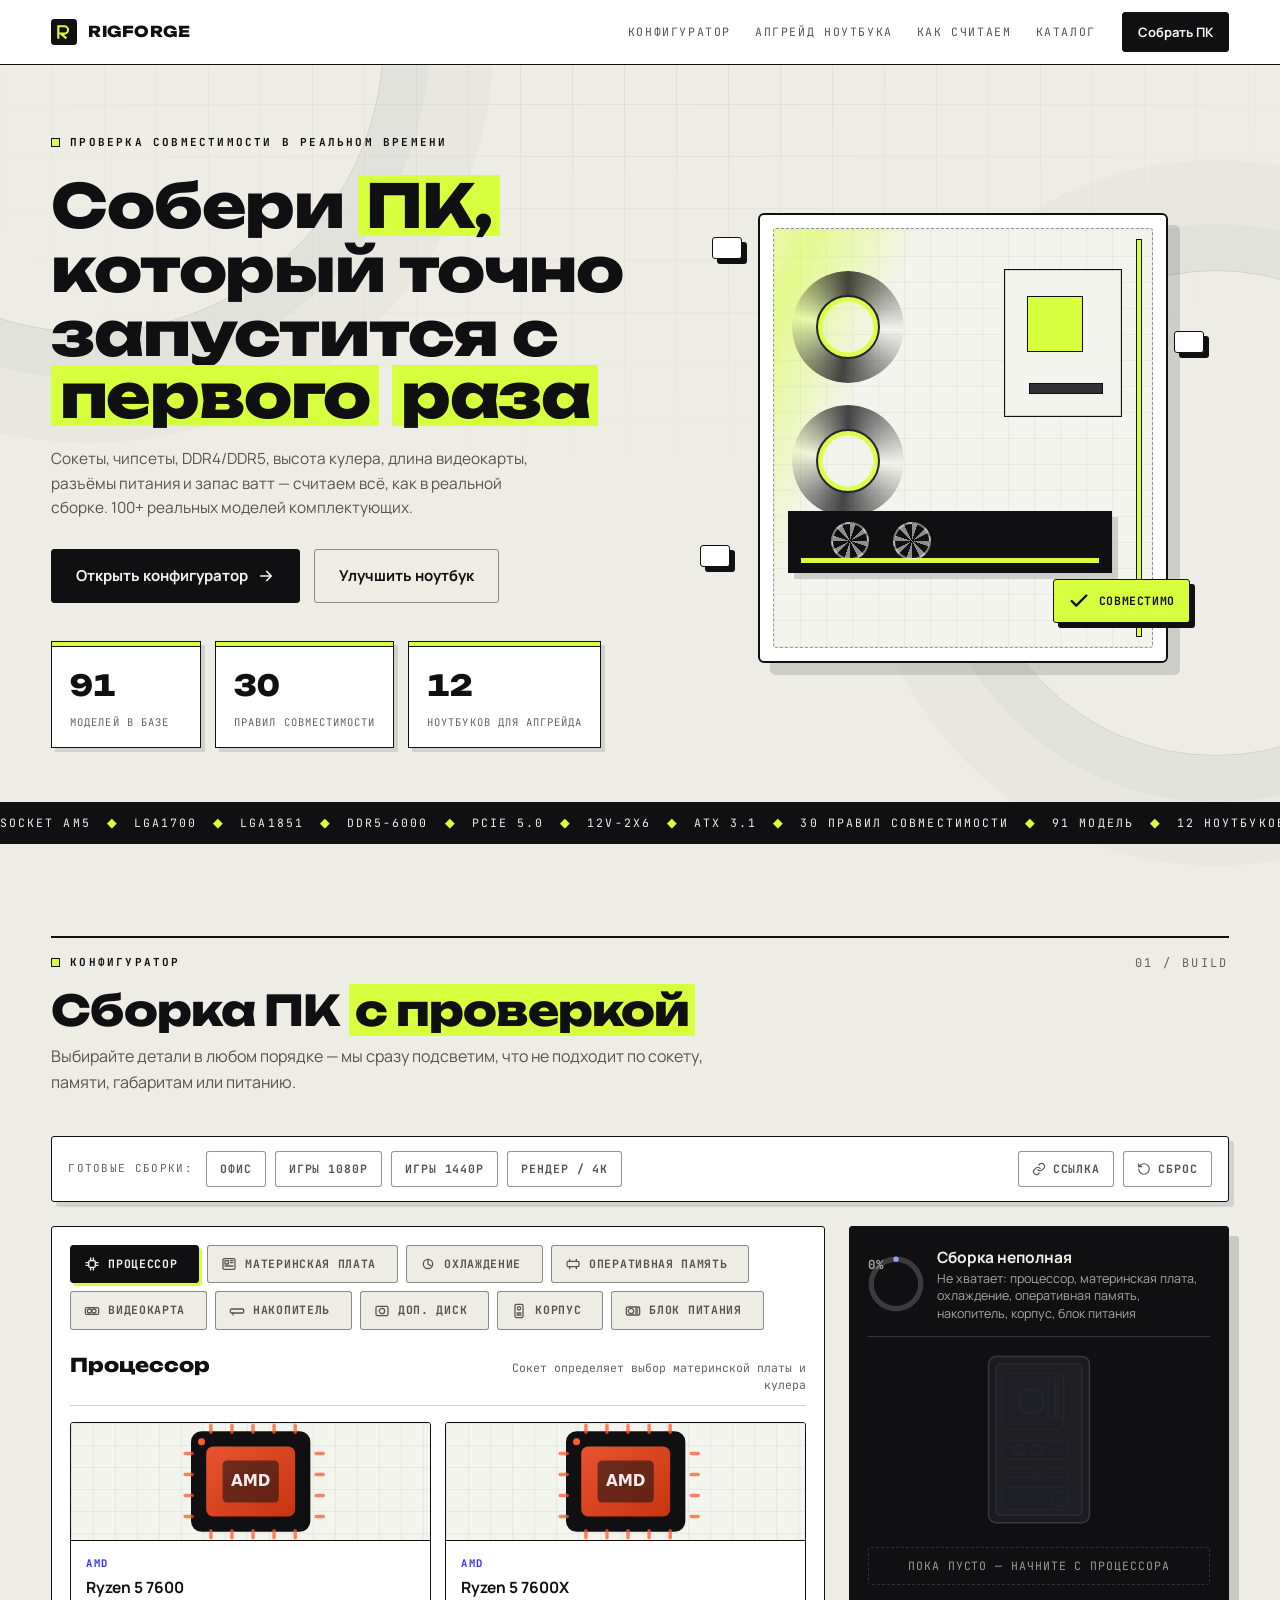
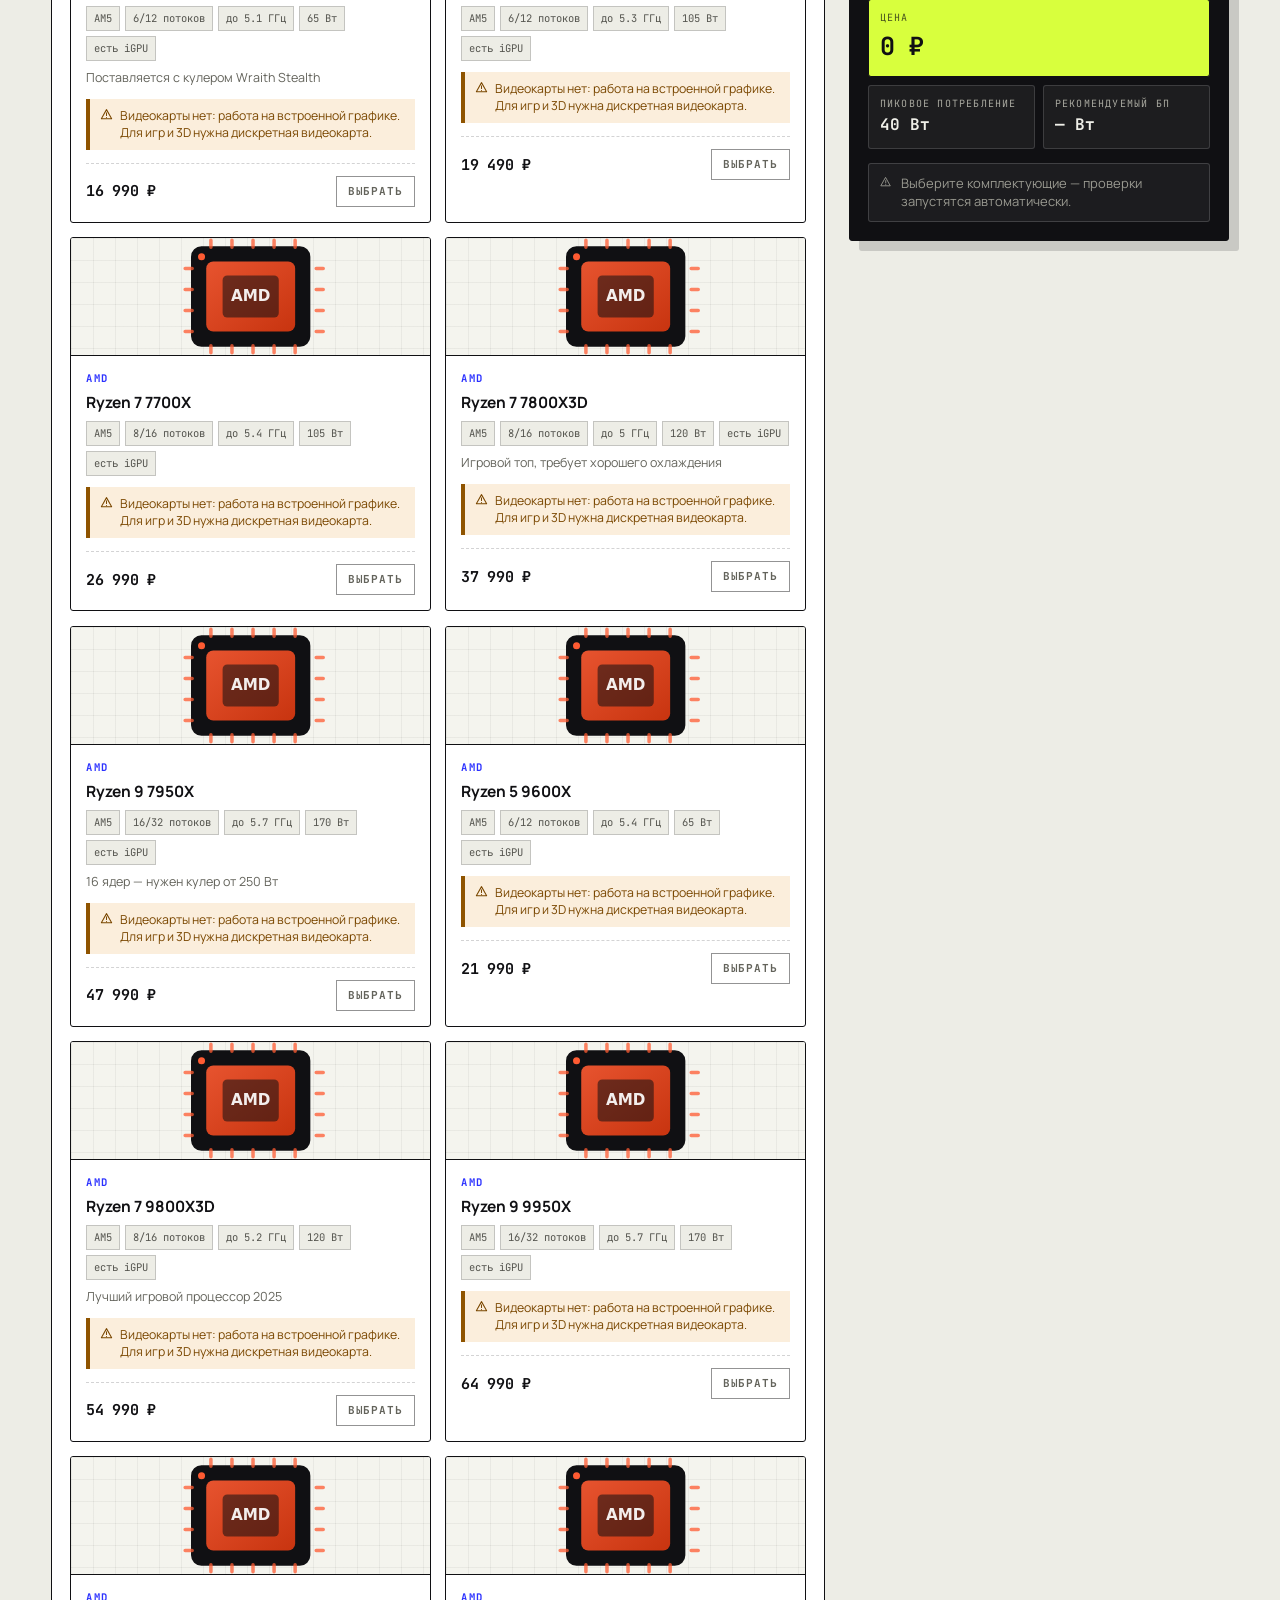
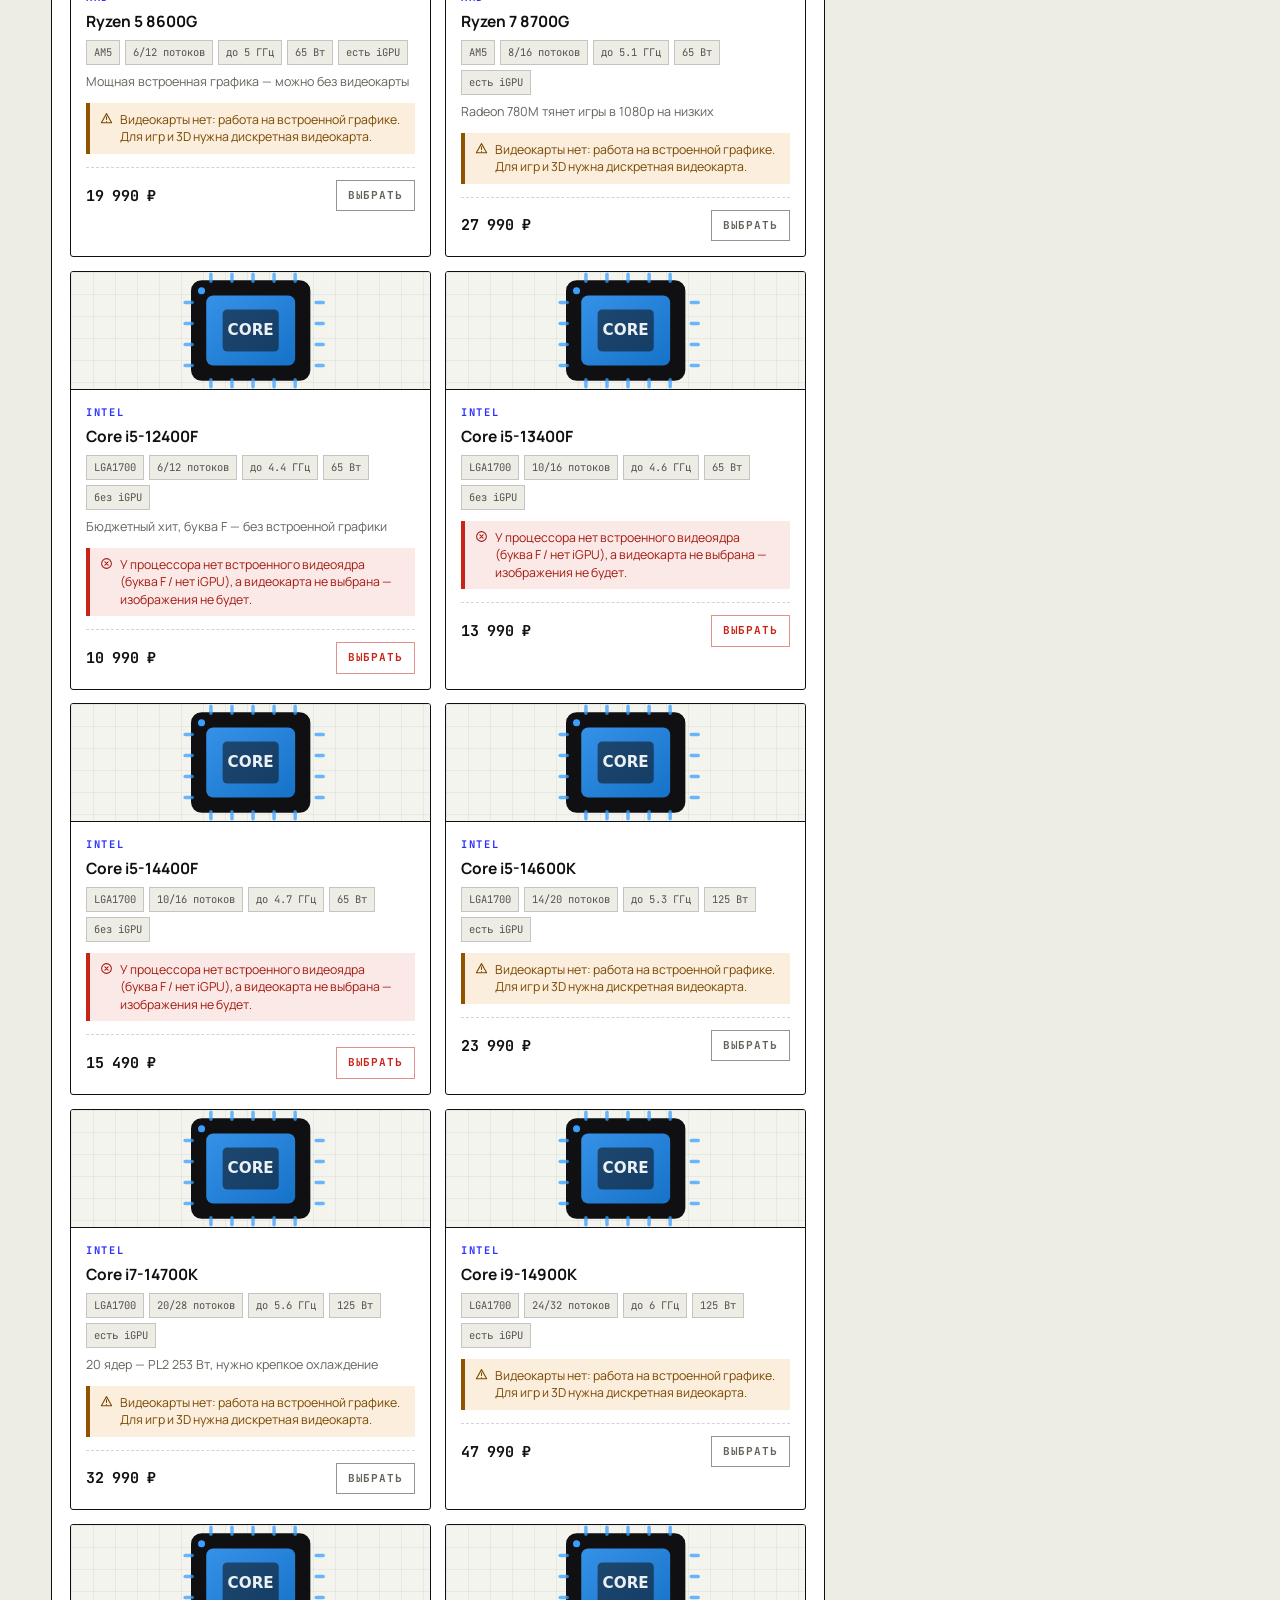
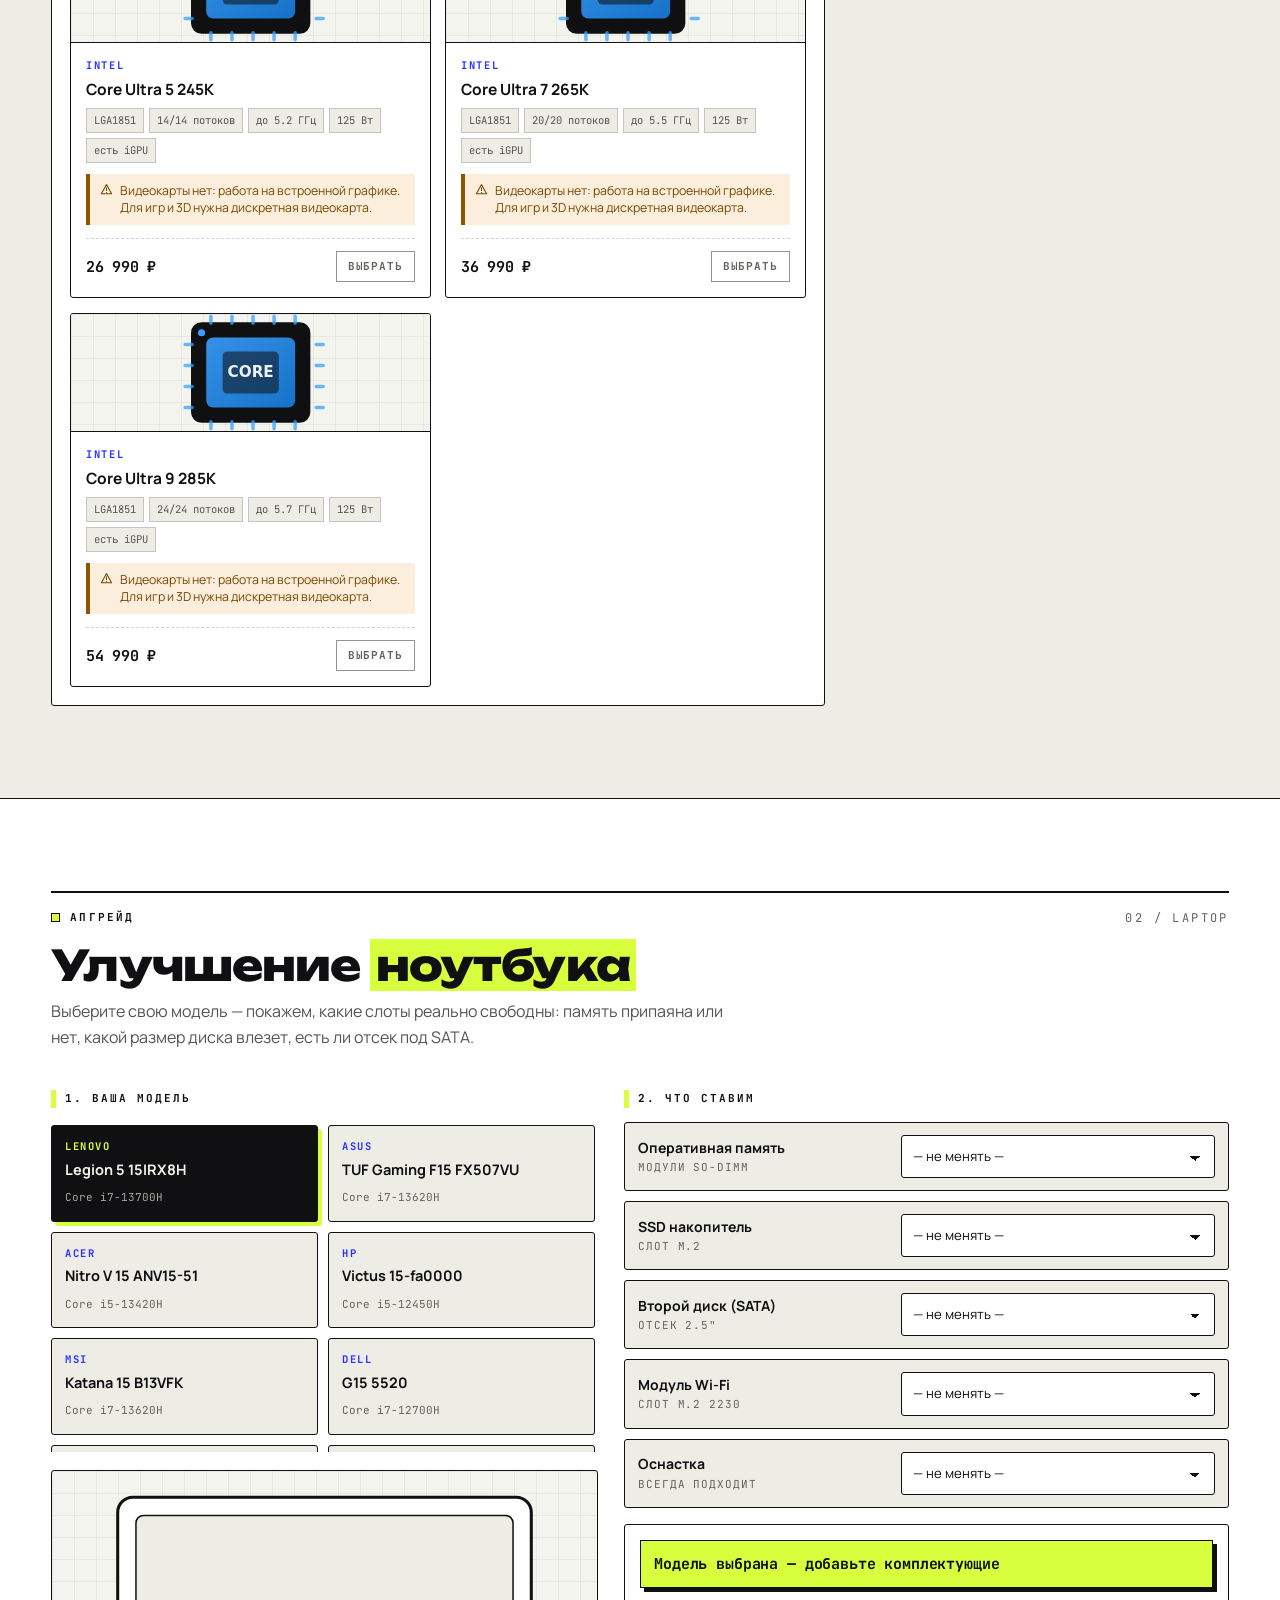
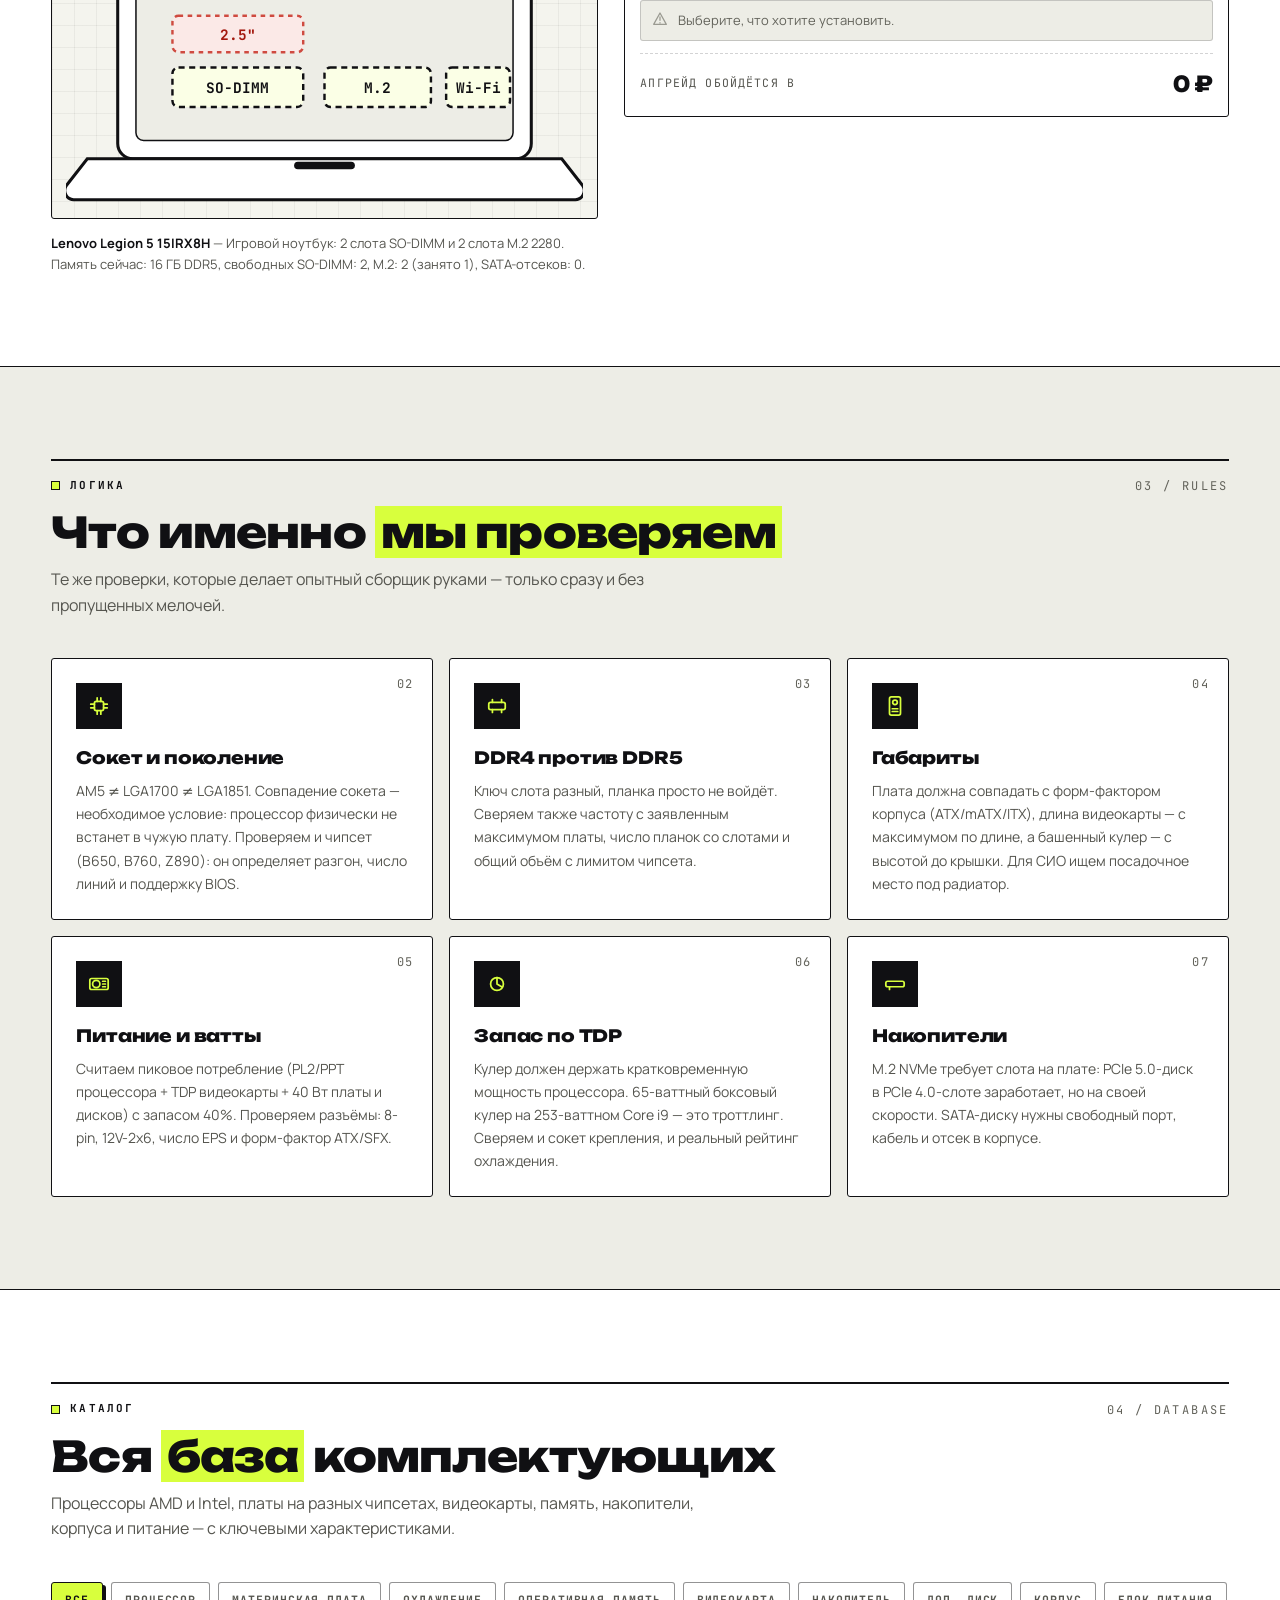
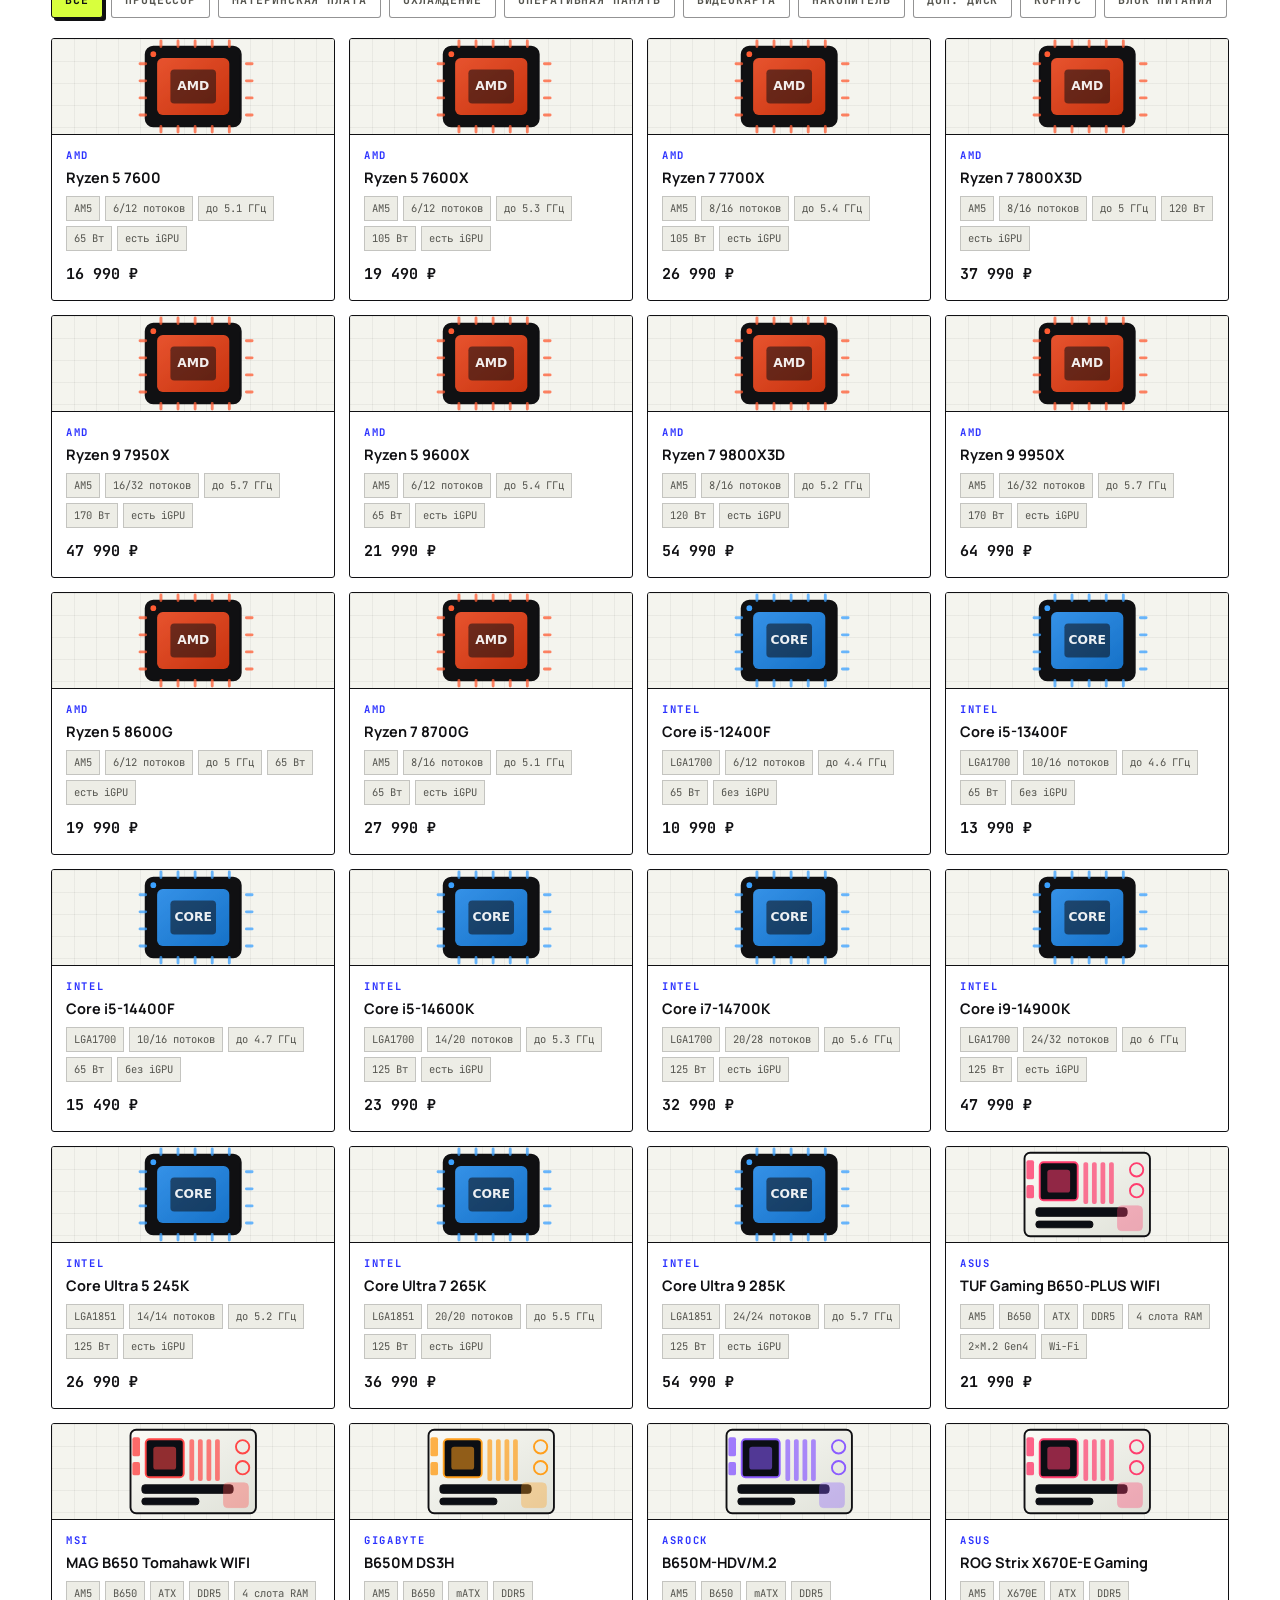
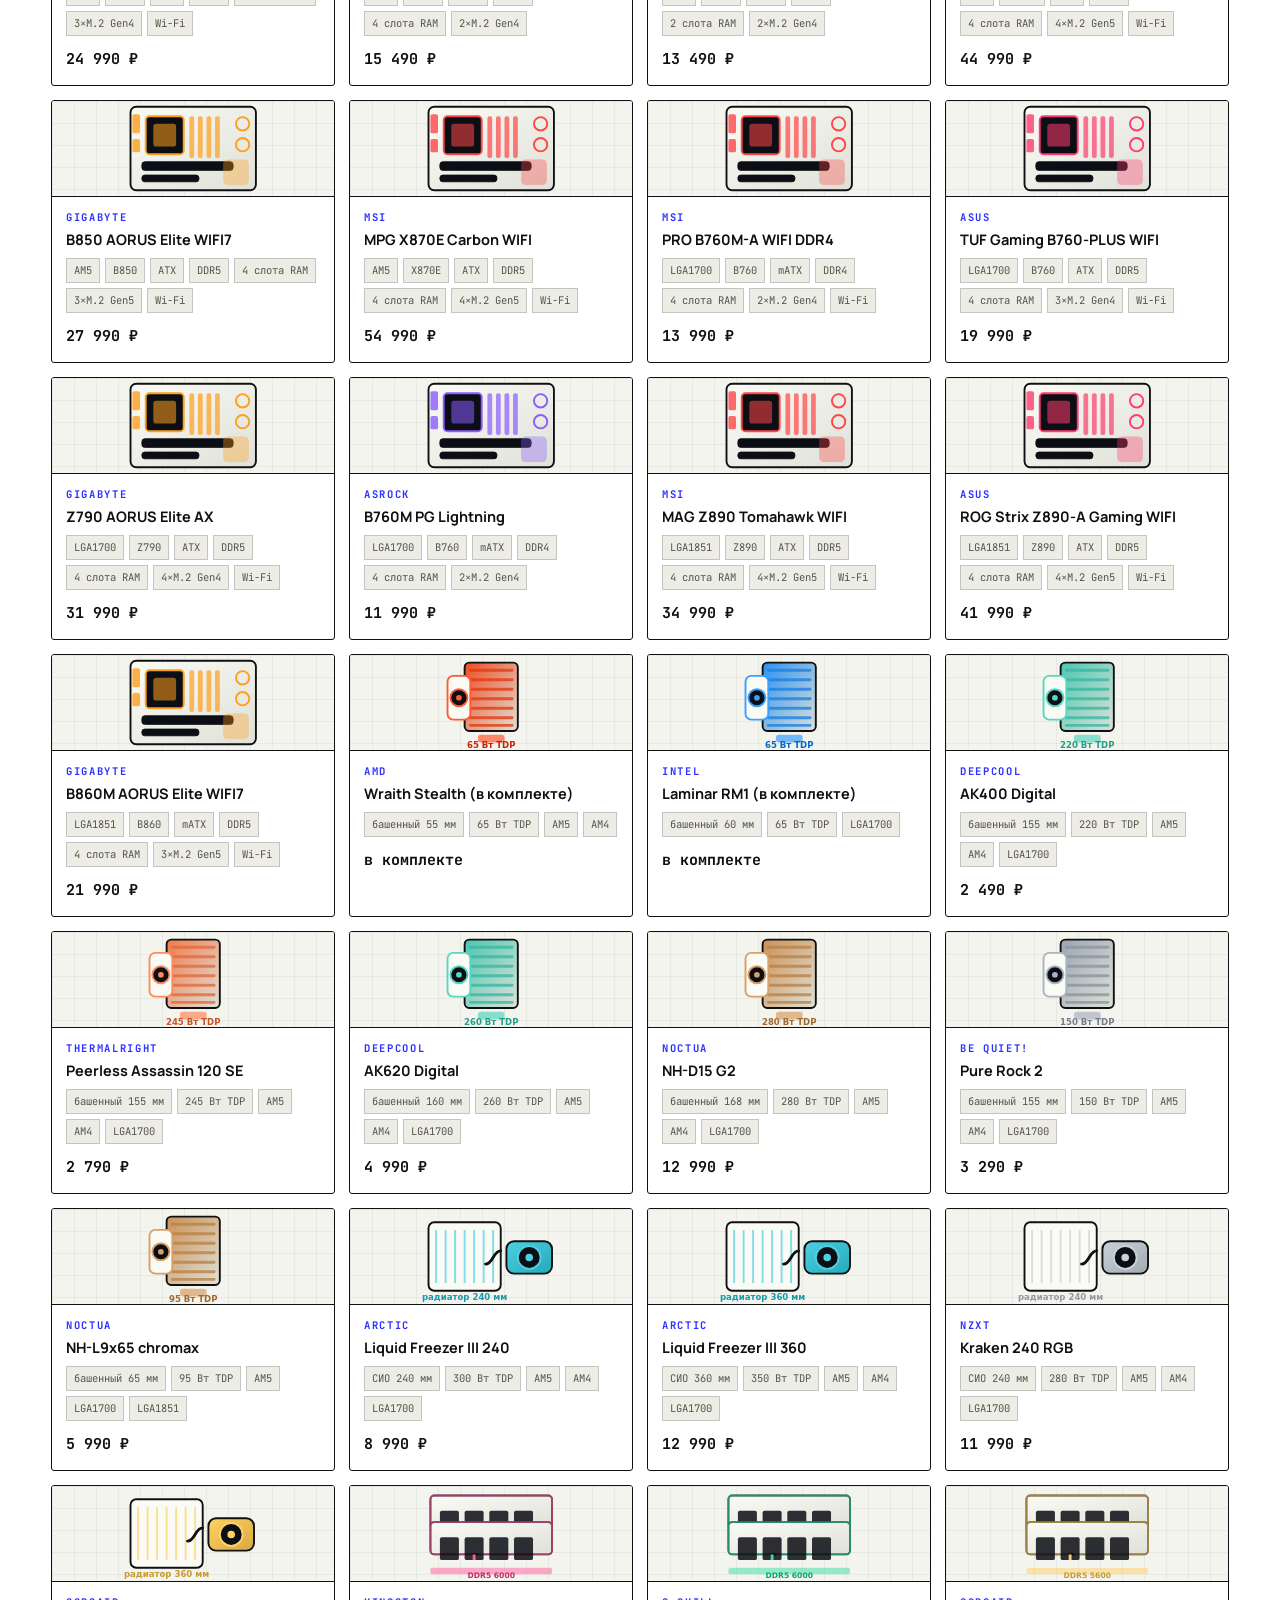
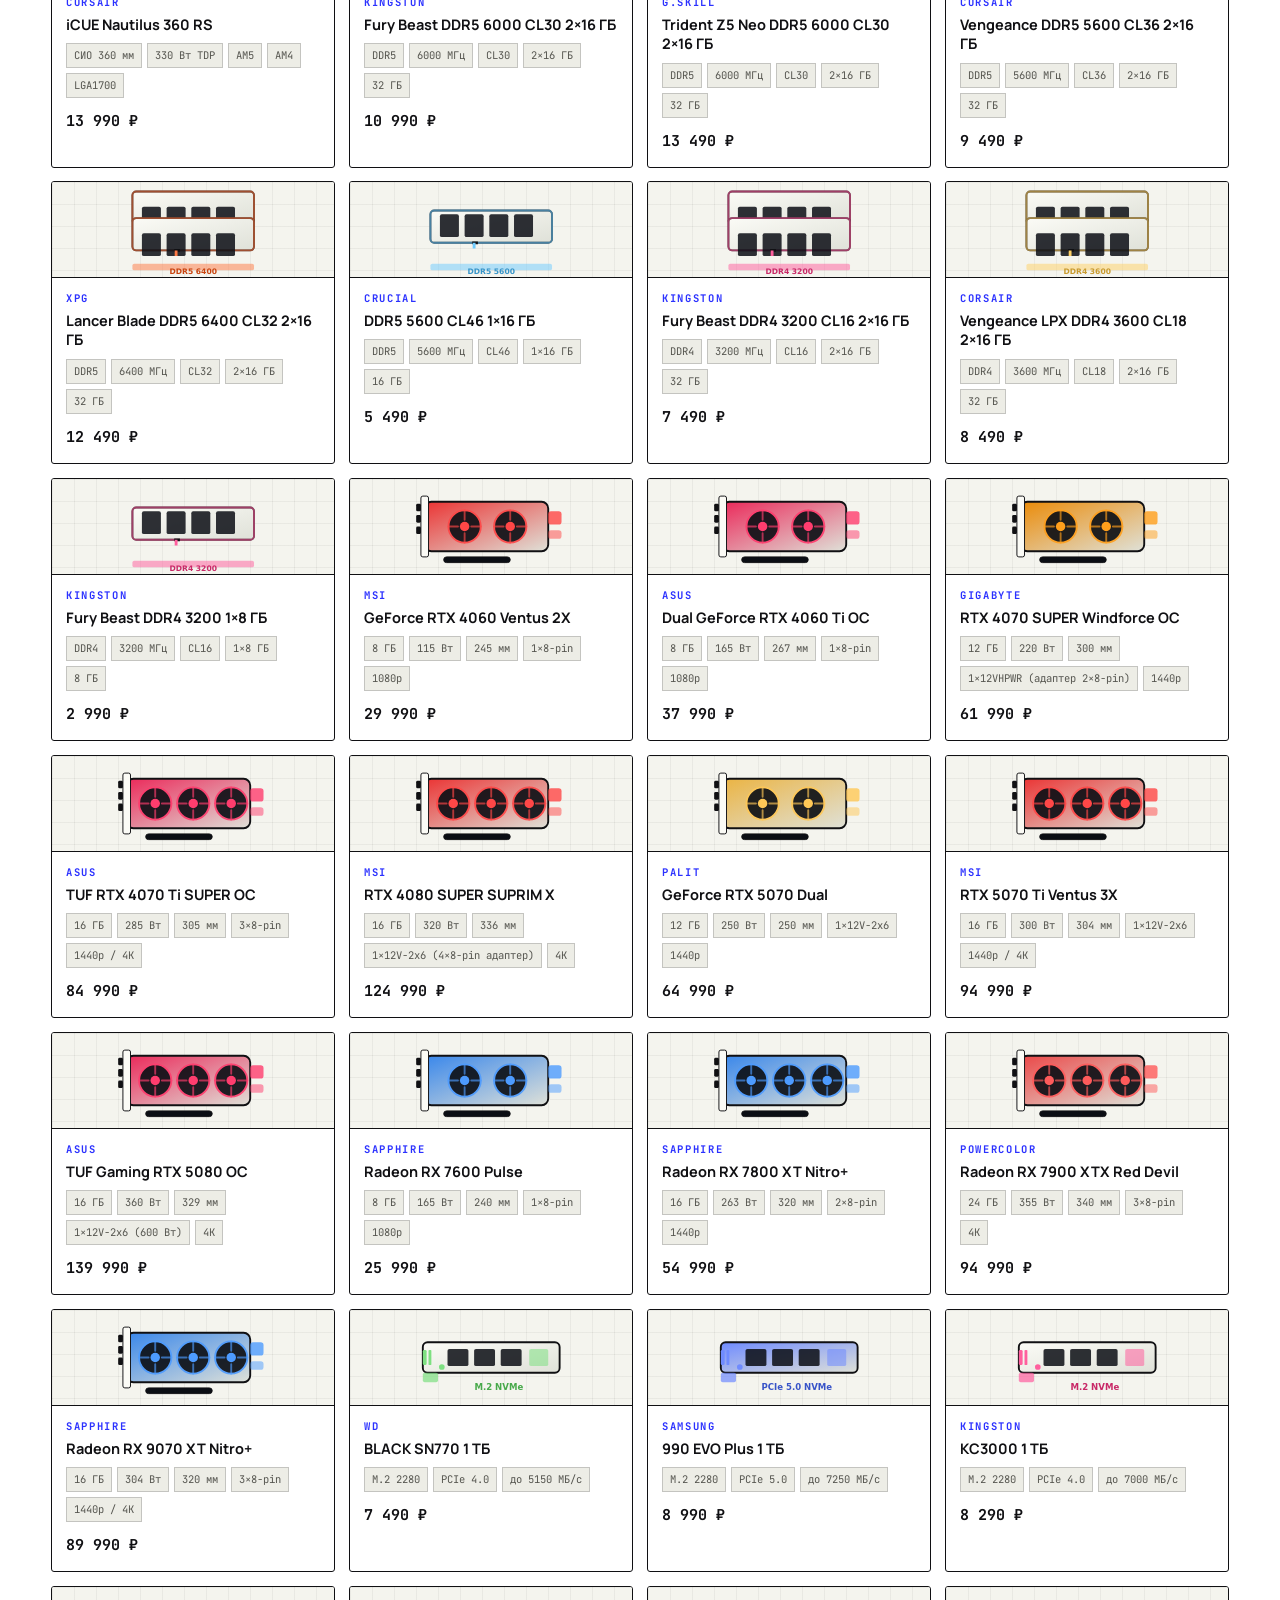
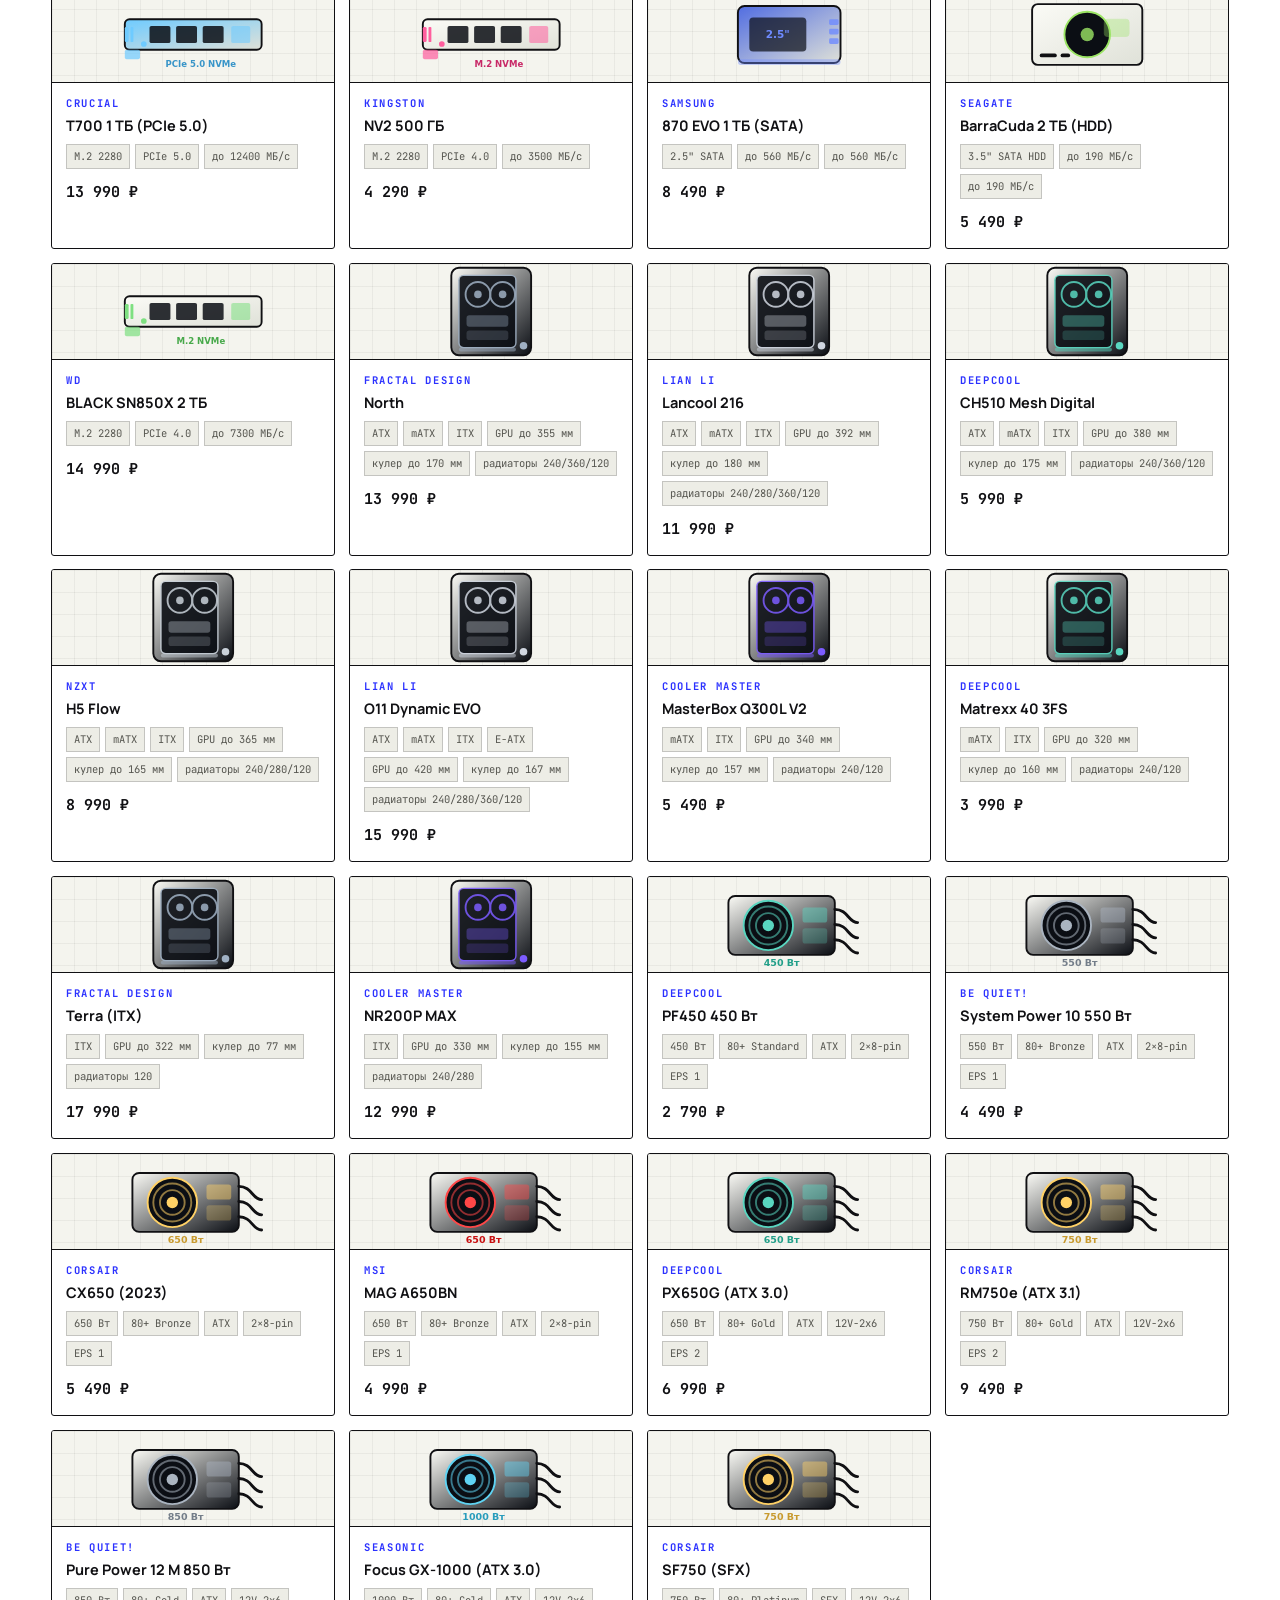
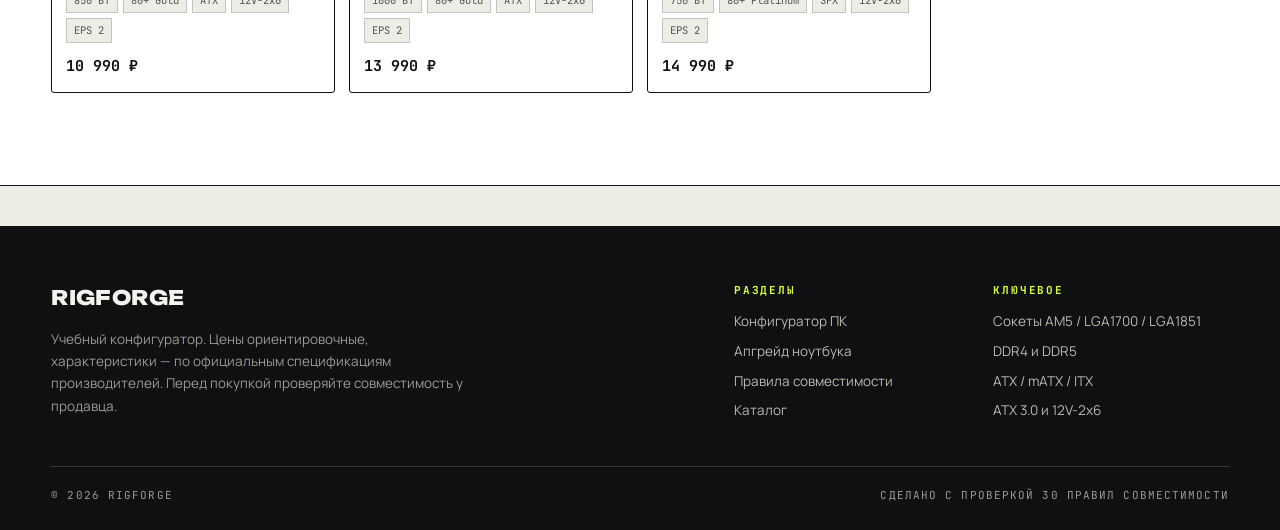
==== commit fe372f24: "Редизайн: белая техническая тема, self-hosted шрифты, маркировочные акценты" ====
--- a/index.html
+++ b/index.html
@@ -8,7 +8,7 @@
 <meta property="og:title" content="RigForge — собери ПК, который точно заработает">
 <meta property="og:description" content="Конфигуратор ПК с честной проверкой совместимости: сокеты, чипсеты, DDR4/DDR5, TDP, габариты, разъёмы питания.">
 <meta property="og:type" content="website">
-<link rel="icon" href="data:image/svg+xml,<svg xmlns='http://www.w3.org/2000/svg' viewBox='0 0 32 32'><rect width='32' height='32' rx='8' fill='%237c5cff'/><path d='M9 22V10h7a4 4 0 010 8h-3l4 4' stroke='white' stroke-width='2.5' fill='none' stroke-linecap='round' stroke-linejoin='round'/></svg>">
+<link rel="icon" href="data:image/svg+xml,<svg xmlns='http://www.w3.org/2000/svg' viewBox='0 0 32 32'><rect width='32' height='32' rx='4' fill='%23101013'/><path d='M9 23V9h7.5a4.5 4.5 0 010 9H12l6 5' stroke='%23D8FF3D' stroke-width='2.6' fill='none' stroke-linecap='square'/></svg>">
 <link rel="stylesheet" href="css/style.css">
 </head>
 <body>
@@ -23,7 +23,7 @@
   <div class="container nav-inner">
     <a class="logo" href="#top">
       <span class="logo-mark" aria-hidden="true">
-        <svg viewBox="0 0 32 32" width="26" height="26"><rect width="32" height="32" rx="9" fill="url(#lg)"/><path d="M9 22V10h7a4 4 0 010 8h-3l4 4" stroke="#fff" stroke-width="2.5" fill="none" stroke-linecap="round" stroke-linejoin="round"/><defs><linearGradient id="lg" x1="0" y1="0" x2="32" y2="32"><stop stop-color="#7c5cff"/><stop offset="1" stop-color="#00e5a0"/></linearGradient></defs></svg>
+        <svg viewBox="0 0 32 32" width="26" height="26" aria-hidden="true"><rect width="32" height="32" rx="4" fill="#101013"/><path d="M9 23V9h7.5a4.5 4.5 0 010 9H12l6 5" stroke="#D8FF3D" stroke-width="2.6" fill="none" stroke-linecap="square"/></svg>
       </span>
       RIGFORGE
     </a>
@@ -92,14 +92,19 @@
       </div>
     </div>
   </div>
-  <div class="hero-fade"></div>
+  <div class="ticker" aria-hidden="true">
+    <div class="ticker-track">
+      <span>Socket AM5<b>◆</b>LGA1700<b>◆</b>LGA1851<b>◆</b>DDR5-6000<b>◆</b>PCIe 5.0<b>◆</b>12V-2x6<b>◆</b>ATX 3.1<b>◆</b>30 правил совместимости<b>◆</b>91 модель<b>◆</b>12 ноутбуков<b>◆</b>Проверка до покупки<b>◆</b></span>
+      <span>Socket AM5<b>◆</b>LGA1700<b>◆</b>LGA1851<b>◆</b>DDR5-6000<b>◆</b>PCIe 5.0<b>◆</b>12V-2x6<b>◆</b>ATX 3.1<b>◆</b>30 правил совместимости<b>◆</b>91 модель<b>◆</b>12 ноутбуков<b>◆</b>Проверка до покупки<b>◆</b></span>
+    </div>
+  </div>
 </section>
 
 <!-- ================= BUILDER ================= -->
 <section class="section" id="build">
   <div class="container">
     <div class="sec-head reveal">
-      <div class="eyebrow"><span class="dot"></span> Конфигуратор</div>
+      <div class="sec-row"><div class="eyebrow"><span class="dot"></span> Конфигуратор</div><span class="sec-num">01 / BUILD</span></div>
       <h2>Сборка ПК <span class="accent">с проверкой</span></h2>
       <p>Выбирайте детали в любом порядке — мы сразу подсветим, что не подходит по сокету, памяти, габаритам или питанию.</p>
     </div>
@@ -182,7 +187,7 @@
 <section class="section section-alt" id="laptop">
   <div class="container">
     <div class="sec-head reveal">
-      <div class="eyebrow"><span class="dot"></span> Апгрейд</div>
+      <div class="sec-row"><div class="eyebrow"><span class="dot"></span> Апгрейд</div><span class="sec-num">02 / LAPTOP</span></div>
       <h2>Улучшение <span class="accent">ноутбука</span></h2>
       <p>Выберите свою модель — покажем, какие слоты реально свободны: память припаяна или нет, какой размер диска влезет, есть ли отсек под SATA.</p>
     </div>
@@ -237,7 +242,7 @@
 <section class="section" id="how">
   <div class="container">
     <div class="sec-head reveal">
-      <div class="eyebrow"><span class="dot"></span> Логика</div>
+      <div class="sec-row"><div class="eyebrow"><span class="dot"></span> Логика</div><span class="sec-num">03 / RULES</span></div>
       <h2>Что именно <span class="accent">мы проверяем</span></h2>
       <p>Те же проверки, которые делает опытный сборщик руками — только сразу и без пропущенных мелочей.</p>
     </div>
@@ -249,7 +254,7 @@
 <section class="section section-alt" id="parts">
   <div class="container">
     <div class="sec-head reveal">
-      <div class="eyebrow"><span class="dot"></span> Каталог</div>
+      <div class="sec-row"><div class="eyebrow"><span class="dot"></span> Каталог</div><span class="sec-num">04 / DATABASE</span></div>
       <h2>Вся <span class="accent">база</span> комплектующих</h2>
       <p>Процессоры AMD и Intel, платы на разных чипсетах, видеокарты, память, накопители, корпуса и питание — с ключевыми характеристиками.</p>
     </div>
--- a/css/style.css
+++ b/css/style.css
@@ -1,93 +1,126 @@
-/* ================= RigForge ================= */
+/* ================= RigForge — technical white ================= */
+@font-face{font-family:'JetBrains Mono';font-style:normal;font-weight:400;font-display:swap;src:url('../assets/fonts/jetbrains-mono-400-cyrillic.woff2') format('woff2');unicode-range:U+0301, U+0400-045F, U+0490-0491, U+04B0-04B1, U+2116;}
+@font-face{font-family:'JetBrains Mono';font-style:normal;font-weight:400;font-display:swap;src:url('../assets/fonts/jetbrains-mono-400-latin-ext.woff2') format('woff2');unicode-range:U+0100-02BA, U+02BD-02C5, U+02C7-02CC, U+02CE-02D7, U+02DD-02FF, U+0304, U+0308, U+0329, U+1D00-1DBF, U+1E00-1E9F, U+1EF2-1EFF, U+2020, U+20A0-20AB, U+20AD-20C4, U+2113, U+2C60-2C7F, U+A720-A7FF;}
+@font-face{font-family:'JetBrains Mono';font-style:normal;font-weight:400;font-display:swap;src:url('../assets/fonts/jetbrains-mono-400-latin.woff2') format('woff2');unicode-range:U+0000-00FF, U+0131, U+0152-0153, U+02BB-02BC, U+02C6, U+02DA, U+02DC, U+0304, U+0308, U+0329, U+2000-206F, U+20AC, U+2122, U+2191, U+2193, U+2212, U+2215, U+FEFF, U+FFFD;}
+@font-face{font-family:'JetBrains Mono';font-style:normal;font-weight:700;font-display:swap;src:url('../assets/fonts/jetbrains-mono-400-cyrillic.woff2') format('woff2');unicode-range:U+0301, U+0400-045F, U+0490-0491, U+04B0-04B1, U+2116;}
+@font-face{font-family:'JetBrains Mono';font-style:normal;font-weight:700;font-display:swap;src:url('../assets/fonts/jetbrains-mono-400-latin-ext.woff2') format('woff2');unicode-range:U+0100-02BA, U+02BD-02C5, U+02C7-02CC, U+02CE-02D7, U+02DD-02FF, U+0304, U+0308, U+0329, U+1D00-1DBF, U+1E00-1E9F, U+1EF2-1EFF, U+2020, U+20A0-20AB, U+20AD-20C4, U+2113, U+2C60-2C7F, U+A720-A7FF;}
+@font-face{font-family:'JetBrains Mono';font-style:normal;font-weight:700;font-display:swap;src:url('../assets/fonts/jetbrains-mono-400-latin.woff2') format('woff2');unicode-range:U+0000-00FF, U+0131, U+0152-0153, U+02BB-02BC, U+02C6, U+02DA, U+02DC, U+0304, U+0308, U+0329, U+2000-206F, U+20AC, U+2122, U+2191, U+2193, U+2212, U+2215, U+FEFF, U+FFFD;}
+@font-face{font-family:'Manrope';font-style:normal;font-weight:400;font-display:swap;src:url('../assets/fonts/manrope-400-cyrillic.woff2') format('woff2');unicode-range:U+0301, U+0400-045F, U+0490-0491, U+04B0-04B1, U+2116;}
+@font-face{font-family:'Manrope';font-style:normal;font-weight:400;font-display:swap;src:url('../assets/fonts/manrope-400-latin-ext.woff2') format('woff2');unicode-range:U+0100-02BA, U+02BD-02C5, U+02C7-02CC, U+02CE-02D7, U+02DD-02FF, U+0304, U+0308, U+0329, U+1D00-1DBF, U+1E00-1E9F, U+1EF2-1EFF, U+2020, U+20A0-20AB, U+20AD-20C4, U+2113, U+2C60-2C7F, U+A720-A7FF;}
+@font-face{font-family:'Manrope';font-style:normal;font-weight:400;font-display:swap;src:url('../assets/fonts/manrope-400-latin.woff2') format('woff2');unicode-range:U+0000-00FF, U+0131, U+0152-0153, U+02BB-02BC, U+02C6, U+02DA, U+02DC, U+0304, U+0308, U+0329, U+2000-206F, U+20AC, U+2122, U+2191, U+2193, U+2212, U+2215, U+FEFF, U+FFFD;}
+@font-face{font-family:'Manrope';font-style:normal;font-weight:500;font-display:swap;src:url('../assets/fonts/manrope-400-cyrillic.woff2') format('woff2');unicode-range:U+0301, U+0400-045F, U+0490-0491, U+04B0-04B1, U+2116;}
+@font-face{font-family:'Manrope';font-style:normal;font-weight:500;font-display:swap;src:url('../assets/fonts/manrope-400-latin-ext.woff2') format('woff2');unicode-range:U+0100-02BA, U+02BD-02C5, U+02C7-02CC, U+02CE-02D7, U+02DD-02FF, U+0304, U+0308, U+0329, U+1D00-1DBF, U+1E00-1E9F, U+1EF2-1EFF, U+2020, U+20A0-20AB, U+20AD-20C4, U+2113, U+2C60-2C7F, U+A720-A7FF;}
+@font-face{font-family:'Manrope';font-style:normal;font-weight:500;font-display:swap;src:url('../assets/fonts/manrope-400-latin.woff2') format('woff2');unicode-range:U+0000-00FF, U+0131, U+0152-0153, U+02BB-02BC, U+02C6, U+02DA, U+02DC, U+0304, U+0308, U+0329, U+2000-206F, U+20AC, U+2122, U+2191, U+2193, U+2212, U+2215, U+FEFF, U+FFFD;}
+@font-face{font-family:'Manrope';font-style:normal;font-weight:700;font-display:swap;src:url('../assets/fonts/manrope-400-cyrillic.woff2') format('woff2');unicode-range:U+0301, U+0400-045F, U+0490-0491, U+04B0-04B1, U+2116;}
+@font-face{font-family:'Manrope';font-style:normal;font-weight:700;font-display:swap;src:url('../assets/fonts/manrope-400-latin-ext.woff2') format('woff2');unicode-range:U+0100-02BA, U+02BD-02C5, U+02C7-02CC, U+02CE-02D7, U+02DD-02FF, U+0304, U+0308, U+0329, U+1D00-1DBF, U+1E00-1E9F, U+1EF2-1EFF, U+2020, U+20A0-20AB, U+20AD-20C4, U+2113, U+2C60-2C7F, U+A720-A7FF;}
+@font-face{font-family:'Manrope';font-style:normal;font-weight:700;font-display:swap;src:url('../assets/fonts/manrope-400-latin.woff2') format('woff2');unicode-range:U+0000-00FF, U+0131, U+0152-0153, U+02BB-02BC, U+02C6, U+02DA, U+02DC, U+0304, U+0308, U+0329, U+2000-206F, U+20AC, U+2122, U+2191, U+2193, U+2212, U+2215, U+FEFF, U+FFFD;}
+@font-face{font-family:'Unbounded';font-style:normal;font-weight:500;font-display:swap;src:url('../assets/fonts/unbounded-500-cyrillic.woff2') format('woff2');unicode-range:U+0301, U+0400-045F, U+0490-0491, U+04B0-04B1, U+2116;}
+@font-face{font-family:'Unbounded';font-style:normal;font-weight:500;font-display:swap;src:url('../assets/fonts/unbounded-500-latin-ext.woff2') format('woff2');unicode-range:U+0100-02BA, U+02BD-02C5, U+02C7-02CC, U+02CE-02D7, U+02DD-02FF, U+0304, U+0308, U+0329, U+1D00-1DBF, U+1E00-1E9F, U+1EF2-1EFF, U+2020, U+20A0-20AB, U+20AD-20C4, U+2113, U+2C60-2C7F, U+A720-A7FF;}
+@font-face{font-family:'Unbounded';font-style:normal;font-weight:500;font-display:swap;src:url('../assets/fonts/unbounded-500-latin.woff2') format('woff2');unicode-range:U+0000-00FF, U+0131, U+0152-0153, U+02BB-02BC, U+02C6, U+02DA, U+02DC, U+0304, U+0308, U+0329, U+2000-206F, U+20AC, U+2122, U+2191, U+2193, U+2212, U+2215, U+FEFF, U+FFFD;}
+@font-face{font-family:'Unbounded';font-style:normal;font-weight:800;font-display:swap;src:url('../assets/fonts/unbounded-500-cyrillic.woff2') format('woff2');unicode-range:U+0301, U+0400-045F, U+0490-0491, U+04B0-04B1, U+2116;}
+@font-face{font-family:'Unbounded';font-style:normal;font-weight:800;font-display:swap;src:url('../assets/fonts/unbounded-500-latin-ext.woff2') format('woff2');unicode-range:U+0100-02BA, U+02BD-02C5, U+02C7-02CC, U+02CE-02D7, U+02DD-02FF, U+0304, U+0308, U+0329, U+1D00-1DBF, U+1E00-1E9F, U+1EF2-1EFF, U+2020, U+20A0-20AB, U+20AD-20C4, U+2113, U+2C60-2C7F, U+A720-A7FF;}
+@font-face{font-family:'Unbounded';font-style:normal;font-weight:800;font-display:swap;src:url('../assets/fonts/unbounded-500-latin.woff2') format('woff2');unicode-range:U+0000-00FF, U+0131, U+0152-0153, U+02BB-02BC, U+02C6, U+02DA, U+02DC, U+0304, U+0308, U+0329, U+2000-206F, U+20AC, U+2122, U+2191, U+2193, U+2212, U+2215, U+FEFF, U+FFFD;}
+
 :root{
-  --bg:#07080d;
-  --bg2:#0a0c13;
-  --panel:#0e1119;
-  --panel2:#12161f;
-  --line:#232a3a;
-  --line2:#2e374b;
-  --txt:#e7ecf5;
-  --mut:#93a0b8;
-  --dim:#6b788f;
-  --acc:#7c5cff;
-  --acc2:#00e5a0;
-  --warn:#ffb020;
-  --err:#ff4d67;
-  --r:16px;
-  --shadow:0 24px 60px -30px rgba(0,0,0,.85);
-  --font:'Inter','Segoe UI',system-ui,-apple-system,'Helvetica Neue',Arial,sans-serif;
+  --bone:#EDEDE6;
+  --paper:#FFFFFF;
+  --plate:#F4F4EE;
+  --ink:#101013;
+  --mut:#55554F;
+  --dim:#63635B;
+  --line:rgba(16,16,19,.18);
+  --line-2:rgba(16,16,19,.45);
+  --acc:#2B31FF;
+  --acid:#D8FF3D;
+  --ok:#0A7A46;
+  --warn:#8F5400;
+  --err:#C62417;
+  --r:3px;
+  --hard:6px 6px 0 var(--ink);
+  --font:'Manrope',system-ui,-apple-system,'Segoe UI',Arial,sans-serif;
+  --mono:'JetBrains Mono',ui-monospace,'SFMono-Regular',Consolas,monospace;
+  --display:'Unbounded','Manrope',system-ui,sans-serif;
 }
 *{box-sizing:border-box;margin:0;padding:0}
-html{scroll-behavior:smooth;scroll-padding-top:80px}
+html{scroll-behavior:smooth;scroll-padding-top:76px}
 body{
-  background:var(--bg);color:var(--txt);font-family:var(--font);
-  -webkit-font-smoothing:antialiased;line-height:1.55;overflow-x:hidden;
+  background:var(--bone);color:var(--ink);font-family:var(--font);font-size:16px;
+  -webkit-font-smoothing:antialiased;line-height:1.6;overflow-x:hidden;
 }
 img,svg{display:block;max-width:100%}
 button,input,select{font:inherit;color:inherit}
 a{color:inherit;text-decoration:none}
+::selection{background:var(--acid);color:var(--ink)}
+:focus-visible{outline:2px solid var(--acc);outline-offset:2px}
 .container{width:min(1240px,92vw);margin:0 auto}
-.accent{background:linear-gradient(100deg,var(--acc),var(--acc2));-webkit-background-clip:text;background-clip:text;color:transparent}
 .muted{color:var(--mut)}
 
-/* ---------- фон ---------- */
+/* маркер-выделение вместо градиента */
+.accent{background:var(--acid);color:var(--ink);padding:0 .14em;box-decoration-break:clone;-webkit-box-decoration-break:clone}
+
+/* ---------- фон: техническая сетка ---------- */
 .bg-fx{position:fixed;inset:0;z-index:0;pointer-events:none;overflow:hidden}
-.orb{position:absolute;border-radius:50%;filter:blur(90px);opacity:.4}
-.orb-a{width:52vw;height:52vw;left:-14vw;top:-16vw;background:radial-gradient(circle,#5b3df0 0%,transparent 65%);animation:drift 22s ease-in-out infinite alternate}
-.orb-b{width:44vw;height:44vw;right:-12vw;top:26vh;background:radial-gradient(circle,#00b37e 0%,transparent 65%);opacity:.26;animation:drift 26s ease-in-out infinite alternate-reverse}
-.grid{position:absolute;inset:0;
-  background-image:linear-gradient(rgba(255,255,255,.045) 1px,transparent 1px),linear-gradient(90deg,rgba(255,255,255,.045) 1px,transparent 1px);
-  background-size:56px 56px;
-  -webkit-mask-image:radial-gradient(ellipse 90% 60% at 50% 0%,#000 20%,transparent 75%);
-  mask-image:radial-gradient(ellipse 90% 60% at 50% 0%,#000 20%,transparent 75%);
+.bg-fx .grid{position:absolute;inset:0;
+  background-image:linear-gradient(rgba(16,16,19,.05) 1px,transparent 1px),linear-gradient(90deg,rgba(16,16,19,.05) 1px,transparent 1px);
+  background-size:52px 52px;
+  -webkit-mask-image:radial-gradient(ellipse 80% 70% at 50% 0%,#000 15%,transparent 80%);
+  mask-image:radial-gradient(ellipse 80% 70% at 50% 0%,#000 15%,transparent 80%);
 }
-@keyframes drift{to{transform:translate3d(6vw,4vh,0) scale(1.12)}}
+/* окружности-чертежи вместо размытых орб */
+.orb{position:absolute;border:1px solid rgba(16,16,19,.12);border-radius:50%;filter:none;opacity:1;
+  box-shadow:0 0 0 46px rgba(16,16,19,.025),0 0 0 110px rgba(16,16,19,.018)}
+.orb-a{width:46vw;height:46vw;left:-16vw;top:-20vw;animation:drift 34s ease-in-out infinite alternate}
+.orb-b{width:38vw;height:38vw;right:-14vw;top:30vh;animation:drift 40s ease-in-out infinite alternate-reverse}
+@keyframes drift{to{transform:translate3d(4vw,3vh,0) rotate(30deg)}}
 main,.nav,.footer{position:relative;z-index:1}
 
 /* ---------- навигация ---------- */
-.nav{position:sticky;top:0;z-index:60;transition:background .35s,box-shadow .35s,backdrop-filter .35s}
-.nav.sticky{background:rgba(7,8,13,.82);backdrop-filter:blur(14px);box-shadow:0 1px 0 var(--line)}
-.nav-inner{display:flex;align-items:center;gap:26px;height:70px}
-.logo{display:flex;align-items:center;gap:10px;font-weight:800;letter-spacing:.14em;font-size:15px}
-.logo-mark{display:grid;place-items:center;filter:drop-shadow(0 6px 16px rgba(124,92,255,.5))}
-.nav-links{display:flex;gap:26px;margin-left:auto;font-size:14.5px;color:var(--mut)}
-.nav-links a{position:relative;padding:6px 0;transition:color .25s}
-.nav-links a::after{content:'';position:absolute;left:0;bottom:0;height:2px;width:0;background:linear-gradient(90deg,var(--acc),var(--acc2));transition:width .3s;border-radius:2px}
-.nav-links a:hover{color:var(--txt)}
+.nav{position:sticky;top:0;z-index:60;background:var(--paper);border-bottom:1px solid var(--ink);transition:box-shadow .3s}
+.nav.sticky{box-shadow:0 6px 0 -4px rgba(16,16,19,.14)}
+.nav-inner{display:flex;align-items:center;gap:26px;height:64px}
+.logo{display:flex;align-items:center;gap:11px;font-family:var(--display);font-weight:800;letter-spacing:.02em;font-size:15px}
+.logo-mark{display:grid;place-items:center}
+.nav-links{display:flex;gap:24px;margin-left:auto;font-family:var(--mono);font-size:11.5px;letter-spacing:.14em;text-transform:uppercase;color:var(--mut)}
+.nav-links a{position:relative;padding:6px 0;transition:color .2s}
+.nav-links a::after{content:'';position:absolute;left:0;bottom:0;height:2px;width:0;background:var(--ink);transition:width .28s cubic-bezier(.2,.8,.2,1)}
+.nav-links a:hover{color:var(--ink)}
 .nav-links a:hover::after{width:100%}
 .nav-cta{display:flex;align-items:center;gap:12px}
-.burger{display:none;background:none;border:0;width:38px;height:38px;border-radius:10px;border:1px solid var(--line);cursor:pointer}
-.burger span{display:block;width:16px;height:2px;background:var(--txt);margin:3px auto;border-radius:2px;transition:.3s}
+.burger{display:none;background:none;border:1px solid var(--line);width:42px;height:42px;border-radius:var(--r);cursor:pointer;place-items:center}
+.burger span{display:block;width:17px;height:2px;background:var(--ink);margin:3px auto;transition:.3s}
+.burger span:nth-child(2){width:11px;margin-left:calc(50% - 5.5px)}
 
 /* ---------- кнопки ---------- */
-.btn{display:inline-flex;align-items:center;gap:9px;border-radius:12px;font-weight:650;cursor:pointer;border:1px solid transparent;
-  transition:transform .22s cubic-bezier(.2,.8,.2,1),box-shadow .22s,background .22s,border-color .22s;white-space:nowrap}
-.btn:active{transform:translateY(1px) scale(.985)}
-.btn-primary{background:linear-gradient(100deg,var(--acc),#5b8cff);color:#fff;box-shadow:0 12px 30px -12px rgba(124,92,255,.85)}
-.btn-primary:hover{transform:translateY(-2px);box-shadow:0 18px 38px -12px rgba(124,92,255,.95)}
-.btn-primary svg{transition:transform .25s}
+.btn{display:inline-flex;align-items:center;gap:9px;border-radius:var(--r);font-weight:700;cursor:pointer;
+  border:1.5px solid var(--ink);background:transparent;color:var(--ink);white-space:nowrap;
+  transition:transform .18s cubic-bezier(.2,.8,.2,1),box-shadow .18s,background .18s,color .18s}
+.btn:active{transform:translate(2px,2px);box-shadow:none}
+.btn-primary{background:var(--ink);color:#F4F4EE}
+.btn-primary:hover{background:var(--acid);color:var(--ink);box-shadow:4px 4px 0 var(--ink);transform:translate(-2px,-2px)}
+.btn-primary svg{transition:transform .22s}
 .btn-primary:hover svg{transform:translateX(4px)}
-.btn-ghost{background:rgba(255,255,255,.04);border-color:var(--line2);color:var(--txt)}
-.btn-ghost:hover{background:rgba(255,255,255,.09);transform:translateY(-2px)}
-.btn-lg{padding:14px 24px;font-size:15.5px}
-.btn-sm{padding:9px 16px;font-size:13.5px}
-.chipbtn{background:rgba(255,255,255,.045);border:1px solid var(--line);color:var(--mut);
-  padding:8px 14px;border-radius:999px;font-size:13px;font-weight:600;cursor:pointer;display:inline-flex;align-items:center;gap:7px;
-  transition:.22s}
-.chipbtn:hover{color:var(--txt);border-color:var(--acc);background:rgba(124,92,255,.12);transform:translateY(-1px)}
-.chipbtn.on{background:linear-gradient(100deg,rgba(124,92,255,.28),rgba(0,229,160,.18));border-color:var(--acc);color:#fff}
-
-.eyebrow{display:inline-flex;align-items:center;gap:9px;font-size:12.5px;letter-spacing:.16em;text-transform:uppercase;
-  color:var(--acc2);font-weight:700}
-.eyebrow .dot{width:7px;height:7px;border-radius:50%;background:var(--acc2);box-shadow:0 0 0 0 rgba(0,229,160,.6);animation:pulse 2.2s infinite}
-@keyframes pulse{70%{box-shadow:0 0 0 9px rgba(0,229,160,0)}100%{box-shadow:0 0 0 0 rgba(0,229,160,0)}}
+.btn-ghost{border-color:var(--line-2)}
+.btn-ghost:hover{background:var(--paper);border-color:var(--ink);box-shadow:4px 4px 0 var(--ink);transform:translate(-2px,-2px)}
+.btn-lg{padding:14px 24px;font-size:15px}
+.btn-sm{padding:9px 15px;font-size:13px}
+.chipbtn{background:var(--paper);border:1px solid var(--line-2);color:var(--mut);
+  padding:8px 13px;border-radius:var(--r);font-family:var(--mono);font-size:11.5px;letter-spacing:.08em;text-transform:uppercase;
+  font-weight:700;cursor:pointer;display:inline-flex;align-items:center;gap:7px;min-height:34px;transition:.18s}
+.chipbtn:hover{color:var(--ink);border-color:var(--ink);transform:translateY(-2px);box-shadow:3px 3px 0 rgba(16,16,19,.85)}
+.chipbtn.on{background:var(--acid);border-color:var(--ink);color:var(--ink);box-shadow:3px 3px 0 var(--ink)}
+
+.eyebrow{display:inline-flex;align-items:center;gap:10px;font-family:var(--mono);font-size:11px;letter-spacing:.2em;
+  text-transform:uppercase;color:var(--ink);font-weight:700}
+.eyebrow .dot{width:9px;height:9px;background:var(--acid);border:1.5px solid var(--ink);animation:blink 1.8s steps(2,end) infinite}
+@keyframes blink{50%{opacity:.25}}
 
 /* ---------- hero ---------- */
-.hero{position:relative;padding:70px 0 90px;min-height:88vh;display:flex;align-items:center}
-.hero-inner{display:grid;grid-template-columns:1.05fr .95fr;gap:50px;align-items:center}
-.hero-title{font-size:clamp(38px,5.6vw,74px);line-height:1.03;font-weight:850;letter-spacing:-.03em;margin:22px 0 20px}
-.hero-title .line{display:block;overflow:hidden;padding-bottom:.06em}
-.hero-title .w{display:inline-block;transform:translateY(115%);animation:wordUp 1s cubic-bezier(.16,1,.3,1) both}
+.hero{position:relative;padding:64px 0 0;min-height:86vh;display:flex;flex-direction:column;justify-content:center}
+.hero-inner{display:grid;grid-template-columns:1.06fr .94fr;gap:46px;align-items:center}
+.hero-title{font-family:var(--display);font-size:clamp(31px,4.7vw,62px);line-height:1.02;font-weight:800;
+  letter-spacing:-.02em;margin:20px 0 18px;text-transform:none;overflow-wrap:break-word}
+.hero-title .line{display:block;overflow:hidden;padding-bottom:.05em}
+.hero-title .w{display:inline-block;transform:translateY(115%);animation:wordUp .9s cubic-bezier(.16,1,.3,1) both}
 .hero-title .line:nth-child(1) .w:nth-child(1){animation-delay:.10s}
 .hero-title .line:nth-child(1) .w:nth-child(2){animation-delay:.18s}
 .hero-title .line:nth-child(2) .w:nth-child(1){animation-delay:.26s}
@@ -99,339 +132,399 @@
 .hero-title .line:nth-child(3) .w:nth-child(4){animation-delay:.71s}
 .hero-title .line:nth-child(3) .w:nth-child(5){animation-delay:.78s}
 @keyframes wordUp{to{transform:translateY(0)}}
-.hero-sub{font-size:clamp(15px,1.25vw,17.5px);color:var(--mut);max-width:56ch}
-.hero-actions{display:flex;gap:14px;flex-wrap:wrap;margin-top:30px}
-.hero-stats{display:flex;gap:34px;margin-top:44px;flex-wrap:wrap}
-.hero-stats .stat b{display:block;font-size:30px;font-weight:850;letter-spacing:-.02em;
-  background:linear-gradient(100deg,#fff,#9fb4ff);-webkit-background-clip:text;background-clip:text;color:transparent}
-.hero-stats .stat span{font-size:13px;color:var(--dim)}
-.hero-fade{position:absolute;left:0;right:0;bottom:0;height:120px;background:linear-gradient(transparent,var(--bg));pointer-events:none}
+.hero-sub{font-size:clamp(15px,1.2vw,17px);color:var(--mut);max-width:54ch}
+.hero-actions{display:flex;gap:14px;flex-wrap:wrap;margin-top:28px}
+.hero-stats{display:flex;gap:14px;margin-top:38px;flex-wrap:wrap}
+.hero-stats .stat{background:var(--paper);border:1px solid var(--ink);padding:14px 18px 13px;min-width:150px;
+  box-shadow:4px 4px 0 rgba(16,16,19,.12);position:relative;overflow:hidden}
+.hero-stats .stat::before{content:'';position:absolute;left:0;top:0;width:100%;height:4px;background:var(--acid);border-bottom:1px solid var(--ink)}
+.hero-stats .stat b{display:block;font-family:var(--display);font-size:29px;font-weight:800;letter-spacing:-.02em;
+  font-variant-numeric:tabular-nums;margin-top:6px}
+.hero-stats .stat span{font-family:var(--mono);font-size:10.5px;color:var(--dim);text-transform:uppercase;letter-spacing:.1em}
+
+/* бегущая строка */
+.ticker{border-top:1.5px solid var(--ink);border-bottom:1.5px solid var(--ink);background:var(--ink);
+  color:#EFEFE8;overflow:hidden;margin-top:54px;position:relative;z-index:1}
+.ticker-track{display:flex;width:max-content;animation:marq 30s linear infinite}
+.ticker span{font-family:var(--mono);font-size:11.5px;letter-spacing:.18em;text-transform:uppercase;
+  padding:11px 0;white-space:nowrap;display:flex;align-items:center}
+.ticker b{color:var(--acid);padding:0 16px;font-weight:700}
+@keyframes marq{to{transform:translateX(-50%)}}
 
 /* сцена */
 .hero-art{perspective:1200px}
-.rig{position:relative;width:min(430px,100%);margin:0 auto;height:470px;transform-style:preserve-3d;transition:transform .5s cubic-bezier(.2,.8,.2,1)}
-.rig-case{position:absolute;inset:0;border-radius:22px;background:linear-gradient(160deg,#171b26,#0b0e15);
-  border:1px solid var(--line2);box-shadow:var(--shadow),inset 0 1px 0 rgba(255,255,255,.06);overflow:hidden;
-  animation:caseIn 1.2s cubic-bezier(.16,1,.3,1) .3s both}
-@keyframes caseIn{from{opacity:0;transform:translateY(46px) rotateX(10deg)}to{opacity:1;transform:none}}
-.rig-glass{position:absolute;inset:14px;border-radius:14px;background:linear-gradient(150deg,rgba(124,92,255,.14),rgba(0,229,160,.05) 45%,transparent 70%);
-  border:1px solid rgba(255,255,255,.07);overflow:hidden}
-.rig-glass::after{content:'';position:absolute;top:-60%;left:-40%;width:60%;height:220%;transform:rotate(22deg);
-  background:linear-gradient(90deg,transparent,rgba(255,255,255,.14),transparent);animation:sweep 5.5s ease-in-out 1.4s infinite}
+.rig{position:relative;width:min(410px,100%);margin:0 auto;height:450px;transform-style:preserve-3d;transition:transform .5s cubic-bezier(.2,.8,.2,1)}
+.rig-case{position:absolute;inset:0;border-radius:6px;background:var(--paper);
+  border:2px solid var(--ink);box-shadow:12px 12px 0 rgba(16,16,19,.14);overflow:hidden;
+  animation:caseIn 1.1s cubic-bezier(.16,1,.3,1) .3s both}
+@keyframes caseIn{from{opacity:0;transform:translateY(46px) rotateX(8deg)}to{opacity:1;transform:none}}
+.rig-glass{position:absolute;inset:13px;border-radius:3px;background:
+  repeating-linear-gradient(0deg,rgba(16,16,19,.045) 0 1px,transparent 1px 26px),
+  repeating-linear-gradient(90deg,rgba(16,16,19,.045) 0 1px,transparent 1px 26px),var(--plate);
+  border:1px dashed rgba(16,16,19,.4);overflow:hidden}
+.rig-glass::after{content:'';position:absolute;top:-60%;left:-40%;width:55%;height:220%;transform:rotate(22deg);
+  background:linear-gradient(90deg,transparent,rgba(216,255,61,.55),transparent);animation:sweep 5.5s ease-in-out 1.4s infinite}
 @keyframes sweep{0%{left:-45%}55%,100%{left:135%}}
-.rig-fan{position:absolute;width:118px;height:118px;border-radius:50%;left:34px;
-  background:conic-gradient(from 0deg,rgba(124,92,255,.9),transparent 30%,rgba(0,229,160,.75) 55%,transparent 80%,rgba(124,92,255,.9));
-  -webkit-mask:radial-gradient(circle,transparent 30%,#000 32%);mask:radial-gradient(circle,transparent 30%,#000 32%);
-  animation:spin 2.6s linear infinite;filter:drop-shadow(0 0 18px rgba(124,92,255,.55));opacity:.9}
+.rig-fan{position:absolute;width:112px;height:112px;border-radius:50%;left:32px;
+  background:conic-gradient(from 0deg,rgba(16,16,19,.86),transparent 26%,rgba(16,16,19,.86) 52%,transparent 78%,rgba(16,16,19,.86));
+  -webkit-mask:radial-gradient(circle,transparent 31%,#000 33%);mask:radial-gradient(circle,transparent 31%,#000 33%);
+  animation:spin 3.4s linear infinite;opacity:.9}
+.rig-fan::after{content:'';position:absolute;inset:24px;border-radius:50%;background:var(--acid);
+  -webkit-mask:none;mask:none;border:2px solid var(--ink)}
 .rig-fan.f1{top:56px}
-.rig-fan.f2{top:196px;animation-duration:3.4s;animation-direction:reverse;
-  background:conic-gradient(from 0deg,rgba(0,229,160,.9),transparent 32%,rgba(124,92,255,.8) 58%,transparent 82%,rgba(0,229,160,.9));
-  filter:drop-shadow(0 0 18px rgba(0,229,160,.45))}
+.rig-fan.f2{top:190px;animation-duration:4.4s;animation-direction:reverse}
 @keyframes spin{to{transform:rotate(360deg)}}
-.rig-led{position:absolute;right:26px;top:26px;bottom:26px;width:4px;border-radius:4px;
-  background:linear-gradient(180deg,var(--acc),var(--acc2),var(--acc));animation:led 3.4s ease-in-out infinite;box-shadow:0 0 18px rgba(124,92,255,.8)}
-@keyframes led{50%{opacity:.45;filter:hue-rotate(50deg)}}
-.rig-mb{position:absolute;right:44px;top:56px;width:120px;height:150px;border-radius:8px;background:#141926;border:1px solid var(--line2);
-  box-shadow:inset 0 0 30px rgba(0,0,0,.6)}
-.rig-mb::before{content:'';position:absolute;left:22px;top:26px;width:56px;height:56px;border-radius:7px;border:2px solid rgba(124,92,255,.75);
-  background:radial-gradient(circle,rgba(124,92,255,.4),transparent 70%);animation:glow 2.6s ease-in-out infinite}
-@keyframes glow{50%{box-shadow:0 0 22px rgba(124,92,255,.75)}}
-.rig-mb::after{content:'';position:absolute;left:24px;bottom:22px;width:74px;height:9px;border-radius:3px;background:rgba(0,229,160,.35);
-  border:1px solid rgba(0,229,160,.6)}
-.rig-gpu{position:absolute;left:30px;right:56px;top:300px;height:64px;border-radius:9px;background:linear-gradient(120deg,#1a2030,#10141d);
-  border:1px solid var(--line2);box-shadow:0 16px 34px -18px #000}
-.rig-gpu-led{position:absolute;left:12px;right:12px;bottom:9px;height:4px;border-radius:4px;
-  background:linear-gradient(90deg,var(--acc),var(--acc2));animation:led 2.2s ease-in-out infinite}
-.rig-gpu::before,.rig-gpu::after{content:'';position:absolute;top:11px;width:36px;height:36px;border-radius:50%;
-  border:2px solid rgba(255,255,255,.16);background:radial-gradient(circle at 50% 50%,rgba(124,92,255,.35),transparent 70%);
-  animation:spin 1.9s linear infinite}
-.rig-gpu::before{left:44px}
-.rig-gpu::after{left:110px;animation-duration:2.4s;animation-direction:reverse}
-.chip{position:absolute;display:flex;align-items:center;gap:9px;padding:11px 15px;border-radius:14px;
-  background:rgba(14,17,25,.86);border:1px solid var(--line2);backdrop-filter:blur(8px);
-  box-shadow:0 20px 44px -22px #000;font-size:13px;font-weight:650}
-.chip svg{color:var(--acc2)}
+.rig-led{position:absolute;right:24px;top:24px;bottom:24px;width:6px;
+  background:var(--acid);border:1.5px solid var(--ink);animation:led 3.4s ease-in-out infinite}
+@keyframes led{50%{opacity:.4}}
+.rig-mb{position:absolute;right:44px;top:54px;width:118px;height:148px;background:var(--plate);
+  border:1.5px solid var(--ink);box-shadow:inset 0 0 0 1px rgba(16,16,19,.12)}
+.rig-mb::before{content:'';position:absolute;left:22px;top:26px;width:54px;height:54px;border:1.5px solid var(--ink);
+  background:var(--acid);animation:glow 2.6s ease-in-out infinite}
+@keyframes glow{50%{background:#F1FFB0}}
+.rig-mb::after{content:'';position:absolute;left:24px;bottom:22px;width:72px;height:9px;background:rgba(16,16,19,.85);
+  border:1.5px solid var(--ink)}
+.rig-gpu{position:absolute;left:28px;right:54px;top:296px;height:62px;background:var(--ink);
+  border:1.5px solid var(--ink);box-shadow:6px 6px 0 rgba(16,16,19,.16)}
+.rig-gpu-led{position:absolute;left:12px;right:12px;bottom:9px;height:5px;background:var(--acid);animation:led 2.2s ease-in-out infinite}
+.rig-gpu::before,.rig-gpu::after{content:'';position:absolute;top:10px;width:34px;height:34px;border-radius:50%;
+  border:2px solid rgba(244,244,238,.5);background:repeating-conic-gradient(rgba(244,244,238,.55) 0 18deg,transparent 18deg 45deg);
+  animation:spin 2.2s linear infinite}
+.rig-gpu::before{left:42px}
+.rig-gpu::after{left:104px;animation-duration:2.8s;animation-direction:reverse}
+.chip{position:absolute;display:flex;align-items:center;gap:9px;padding:10px 14px;border-radius:var(--r);
+  background:var(--paper);border:1.5px solid var(--ink);box-shadow:5px 5px 0 var(--ink);
+  font-family:var(--mono);font-size:12px;font-weight:700;letter-spacing:.05em;text-transform:uppercase}
+.chip svg{color:var(--ink)}
 .float{animation:floaty 6s ease-in-out infinite alternate}
-@keyframes floaty{to{transform:translateY(-16px)}}
-.chip-cpu{left:-42px;top:24px;color:#ff8f6b}
-.chip-cpu svg{color:currentColor}
-.chip-ram{right:-34px;top:120px;color:#59d6c0;animation-delay:-1.6s}
-.chip-ram svg{color:currentColor}
-.chip-gpu{left:-56px;bottom:96px;color:#8aa2ff;animation-delay:-3.1s}
-.chip-gpu svg{color:currentColor}
-.chip-ok{right:-20px;bottom:40px;color:var(--acc2);animation-delay:-4.4s;border-color:rgba(0,229,160,.5);
-  box-shadow:0 0 34px -14px rgba(0,229,160,.9)}
+@keyframes floaty{to{transform:translateY(-14px)}}
+.chip-cpu{left:-46px;top:24px}
+.chip-ram{right:-36px;top:118px;animation-delay:-1.6s}
+.chip-gpu{left:-58px;bottom:96px;animation-delay:-3.1s}
+.chip-ok{right:-22px;bottom:40px;background:var(--acid);animation-delay:-4.4s;border-color:var(--ink)}
+.chip-ok span{font-size:11.5px}
 
 /* ---------- секции ---------- */
-.section{padding:96px 0;position:relative}
-.section-alt{background:linear-gradient(180deg,transparent,rgba(255,255,255,.022),transparent)}
-.sec-head{max-width:760px;margin-bottom:44px}
-.sec-head h2{font-size:clamp(28px,3.6vw,46px);font-weight:830;letter-spacing:-.03em;margin:16px 0 14px;line-height:1.08}
-.sec-head p{color:var(--mut);font-size:16.5px}
-
-.reveal{opacity:0;transform:translateY(26px);transition:opacity .8s cubic-bezier(.2,.75,.25,1) var(--d,0ms),transform .8s cubic-bezier(.2,.75,.25,1) var(--d,0ms)}
+.section{padding:92px 0;position:relative}
+.section-alt{background:var(--paper);border-top:1px solid var(--ink);border-bottom:1px solid var(--ink)}
+.sec-head{margin-bottom:40px;border-top:2px solid var(--ink);padding-top:16px;position:relative}
+.sec-head .sec-row{display:flex;align-items:baseline;justify-content:space-between;gap:20px}
+.sec-num{font-family:var(--mono);font-size:12px;letter-spacing:.2em;color:var(--dim)}
+.sec-head h2{font-family:var(--display);font-size:clamp(26px,3.3vw,44px);font-weight:800;letter-spacing:-.02em;
+  margin:14px 0 12px;line-height:1.06;overflow-wrap:break-word}
+.sec-head p{color:var(--mut);font-size:16px;max-width:68ch}
+
+.reveal{opacity:0;transform:translateY(24px);transition:opacity .75s cubic-bezier(.2,.75,.25,1) var(--d,0ms),transform .75s cubic-bezier(.2,.75,.25,1) var(--d,0ms)}
 .reveal.in{opacity:1;transform:none}
 
 /* ---------- тулбар ---------- */
 .toolbar{display:flex;justify-content:space-between;gap:18px;flex-wrap:wrap;align-items:center;
-  padding:14px 16px;border:1px solid var(--line);border-radius:var(--r);background:rgba(14,17,25,.6);margin-bottom:22px}
+  padding:14px 16px;border:1.5px solid var(--ink);border-radius:var(--r);background:var(--paper);
+  box-shadow:5px 5px 0 rgba(16,16,19,.12);margin-bottom:24px}
 .presets,.tool-actions{display:flex;gap:9px;align-items:center;flex-wrap:wrap}
-.presets-label{font-size:13px;color:var(--dim);margin-right:4px}
+.presets-label{font-family:var(--mono);font-size:11px;color:var(--dim);text-transform:uppercase;letter-spacing:.12em;margin-right:4px}
 
 /* ---------- конфигуратор ---------- */
-.builder{display:grid;grid-template-columns:1fr 372px;gap:24px;align-items:start}
-.picker{background:rgba(14,17,25,.66);border:1px solid var(--line);border-radius:20px;padding:18px;backdrop-filter:blur(8px);min-width:0}
-.cat-chips{display:flex;gap:9px;flex-wrap:wrap;margin-bottom:20px}
-.cat-chip{position:relative;display:inline-flex;align-items:center;gap:8px;padding:9px 13px;border-radius:12px;cursor:pointer;
-  background:rgba(255,255,255,.035);border:1px solid var(--line);color:var(--mut);font-size:13.5px;font-weight:640;transition:.24s}
-.cat-chip:hover{border-color:var(--line2);color:var(--txt);transform:translateY(-1px)}
-.cat-chip.active{background:linear-gradient(100deg,rgba(124,92,255,.26),rgba(91,140,255,.14));border-color:var(--acc);color:#fff;
-  box-shadow:0 10px 26px -16px var(--acc)}
-.cc-ic{display:grid;place-items:center;opacity:.9}
+.builder{display:grid;grid-template-columns:1fr 380px;gap:24px;align-items:start}
+.picker{background:var(--paper);border:1.5px solid var(--ink);border-radius:var(--r);padding:18px;min-width:0}
+.cat-chips{display:flex;gap:8px;flex-wrap:wrap;margin-bottom:20px}
+.cat-chip{position:relative;display:inline-flex;align-items:center;gap:8px;padding:9px 13px;border-radius:var(--r);cursor:pointer;
+  background:var(--bone);border:1px solid var(--line-2);color:var(--mut);font-family:var(--mono);font-size:11.5px;
+  font-weight:700;letter-spacing:.06em;text-transform:uppercase;min-height:38px;transition:.2s}
+.cat-chip:hover{border-color:var(--ink);color:var(--ink);transform:translateY(-2px);box-shadow:3px 3px 0 rgba(16,16,19,.85)}
+.cat-chip.active{background:var(--ink);border-color:var(--ink);color:#F2F2EC;box-shadow:3px 3px 0 var(--acid)}
+.cc-ic{display:grid;place-items:center}
 .cc-mark{display:grid;place-items:center}
-.cat-chip.ok .cc-mark{color:var(--acc2)}
+.cat-chip.ok .cc-mark{color:var(--ok)}
 .cat-chip.warn .cc-mark{color:var(--warn)}
 .cat-chip.err .cc-mark{color:var(--err)}
-.cat-chip.ok{border-color:rgba(0,229,160,.42)}
-.cat-chip.warn{border-color:rgba(255,176,32,.45)}
-.cat-chip.err{border-color:rgba(255,77,103,.5);background:rgba(255,77,103,.1)}
-.cc-dot{width:6px;height:6px;border-radius:50%;background:var(--acc2);box-shadow:0 0 8px var(--acc2)}
+.cat-chip.ok{border-color:rgba(10,122,70,.55)}
+.cat-chip.warn{border-color:rgba(143,84,0,.55)}
+.cat-chip.err{border-color:var(--err);background:#FBEAE7}
+.cc-dot{width:7px;height:7px;border-radius:50%;background:var(--acid);box-shadow:0 0 0 1.5px var(--ink)}
 .cat-chip.shake{animation:shake .45s cubic-bezier(.36,.07,.19,.97)}
 @keyframes shake{10%,90%{transform:translateX(-2px)}20%,80%{transform:translateX(4px)}30%,50%,70%{transform:translateX(-6px)}40%,60%{transform:translateX(6px)}}
 
-.picker-head h3{font-size:20px;font-weight:780;letter-spacing:-.01em}
-.picker-head p{font-size:13.5px;color:var(--dim);margin-bottom:16px}
+.picker-head{display:flex;align-items:baseline;justify-content:space-between;gap:14px;flex-wrap:wrap;
+  border-bottom:1px solid var(--line);padding-bottom:12px;margin-bottom:16px}
+.picker-head h3{font-family:var(--display);font-size:19px;font-weight:800;letter-spacing:-.01em}
+.picker-head p{font-family:var(--mono);font-size:11.5px;color:var(--dim);text-align:right;max-width:46ch;line-height:1.5}
 .parts-grid{display:grid;grid-template-columns:repeat(auto-fill,minmax(272px,1fr));gap:14px}
 
-.part{position:relative;background:var(--panel2);border:1px solid var(--line);border-radius:16px;overflow:hidden;cursor:pointer;
-  transition:transform .3s cubic-bezier(.2,.8,.2,1),border-color .3s,box-shadow .3s;
-  animation:cardIn .55s cubic-bezier(.16,1,.3,1) both;animation-delay:var(--d,0ms)}
-@keyframes cardIn{from{opacity:0;transform:translateY(20px) scale(.97)}to{opacity:1;transform:none}}
-.part:hover{transform:translateY(-5px);border-color:var(--line2);box-shadow:0 26px 46px -30px #000}
-.part:focus-visible{outline:2px solid var(--acc);outline-offset:2px}
-.part.sel{border-color:var(--acc);box-shadow:0 0 0 1px var(--acc),0 24px 44px -26px var(--acc);background:linear-gradient(180deg,rgba(124,92,255,.12),var(--panel2) 55%)}
-.part.bad{opacity:.78}
-.part.sel.bad{opacity:1}
-.part-art{height:118px;display:grid;place-items:center;background:
-  radial-gradient(120% 90% at 50% 0%,rgba(255,255,255,.05),transparent 60%),#0b0e15;border-bottom:1px solid var(--line);position:relative}
-.part-art .pa{width:82%;height:100%;transition:transform .45s cubic-bezier(.2,.8,.2,1)}
-.part:hover .part-art .pa{transform:scale(1.06) rotate(-1deg)}
-.part.sel .part-art::after{content:'✓';position:absolute;top:10px;right:12px;width:26px;height:26px;border-radius:50%;
-  display:grid;place-items:center;background:linear-gradient(120deg,var(--acc),#5b8cff);color:#fff;font-size:14px;font-weight:800;
-  animation:pop .4s cubic-bezier(.2,1.4,.4,1) both;box-shadow:0 8px 20px -8px var(--acc)}
+.part{position:relative;background:var(--paper);border:1.5px solid var(--ink);border-radius:var(--r);overflow:hidden;cursor:pointer;
+  transition:transform .25s cubic-bezier(.2,.8,.2,1),box-shadow .25s,background .25s;
+  animation:cardIn .5s cubic-bezier(.16,1,.3,1) both;animation-delay:var(--d,0ms)}
+@keyframes cardIn{from{opacity:0;transform:translateY(18px) scale(.98)}to{opacity:1;transform:none}}
+.part:hover{transform:translate(-3px,-3px);box-shadow:var(--hard)}
+.part:focus-visible{outline:2px solid var(--acc);outline-offset:3px}
+.part.sel{background:var(--paper);border-color:var(--ink);box-shadow:var(--hard)}
+.part.sel::before{content:'';position:absolute;left:0;top:0;bottom:0;width:6px;background:var(--acid);border-right:1.5px solid var(--ink);z-index:2}
+.part.bad:not(.sel){opacity:.82}
+.part-art{height:118px;display:grid;place-items:center;position:relative;background:
+  linear-gradient(rgba(16,16,19,.05) 1px,transparent 1px),linear-gradient(90deg,rgba(16,16,19,.05) 1px,transparent 1px),
+  var(--plate);background-size:22px 22px,22px 22px,auto;border-bottom:1.5px solid var(--ink)}
+.part-art .pa{width:84%;height:100%;transition:transform .4s cubic-bezier(.2,.8,.2,1)}
+.part:hover .part-art .pa{transform:scale(1.05) rotate(-1deg)}
+.part.sel .part-art::after{content:'✓';position:absolute;top:10px;right:12px;width:26px;height:26px;
+  display:grid;place-items:center;background:var(--acid);border:1.5px solid var(--ink);color:var(--ink);
+  font-size:14px;font-weight:800;animation:pop .38s cubic-bezier(.2,1.4,.4,1) both}
 @keyframes pop{from{transform:scale(0)}to{transform:scale(1)}}
 .part-body{padding:14px 15px 15px}
-.part-brand{font-size:11px;letter-spacing:.14em;text-transform:uppercase;color:var(--acc2);font-weight:750}
-.part-body h4{font-size:15.5px;font-weight:720;margin:5px 0 9px;line-height:1.3}
+.part-brand{font-family:var(--mono);font-size:10.5px;letter-spacing:.16em;text-transform:uppercase;color:var(--acc);font-weight:700}
+.part-body h4{font-size:15.5px;font-weight:700;margin:5px 0 9px;line-height:1.32}
 .specs{display:flex;flex-wrap:wrap;gap:5px}
-.specs span{font-size:11.5px;padding:3px 8px;border-radius:7px;background:rgba(255,255,255,.05);border:1px solid var(--line);
-  color:var(--mut);font-variant-numeric:tabular-nums}
-.part-note{font-size:12px;color:var(--dim);margin-top:8px;line-height:1.45}
-.badge{display:flex;gap:7px;align-items:flex-start;margin-top:11px;font-size:12.2px;line-height:1.4;padding:8px 10px;border-radius:9px;
-  border-left:3px solid;background:rgba(0,0,0,.28)}
+.specs span{font-family:var(--mono);font-size:10.5px;padding:3px 7px;background:var(--bone);
+  border:1px solid var(--line);color:var(--mut);font-variant-numeric:tabular-nums}
+.part-note{font-size:12.5px;color:var(--dim);margin-top:8px;line-height:1.5}
+.badge{display:flex;gap:7px;align-items:flex-start;margin-top:11px;font-size:12.3px;line-height:1.42;padding:8px 10px;
+  border-left:4px solid;background:var(--bone);color:var(--ink)}
 .badge svg{flex:none;margin-top:1px}
-.b-ok{border-color:var(--acc2);color:#8ff0d0;background:rgba(0,229,160,.09)}
-.b-warn{border-color:var(--warn);color:#ffd489;background:rgba(255,176,32,.09)}
-.b-err{border-color:var(--err);color:#ff9daa;background:rgba(255,77,103,.1)}
-.part-foot{display:flex;justify-content:space-between;align-items:center;margin-top:13px;padding-top:12px;border-top:1px dashed var(--line)}
-.part-foot b{font-size:15.5px;font-weight:780}
-.pick{font-size:12.5px;font-weight:700;color:var(--dim);padding:5px 11px;border-radius:8px;border:1px solid var(--line);transition:.22s}
-.part:hover .pick{color:var(--txt);border-color:var(--line2)}
-.part.sel .pick{background:linear-gradient(100deg,var(--acc),#5b8cff);border-color:transparent;color:#fff}
-.part.bad:not(.sel) .pick{color:var(--err);border-color:rgba(255,77,103,.4)}
-
-/* ---------- сводка ---------- */
-.summary{position:sticky;top:86px;background:rgba(14,17,25,.9);border:1px solid var(--line);border-radius:20px;padding:18px;
-  backdrop-filter:blur(12px);box-shadow:var(--shadow);max-height:calc(100vh - 108px);overflow:auto;scrollbar-width:thin}
+.b-ok{border-color:var(--ok);background:#E6F3EC;color:#0A5C36}
+.b-warn{border-color:var(--warn);background:#FBEEDC;color:#7A4700}
+.b-err{border-color:var(--err);background:#FBE9E7;color:#A3190F}
+.part-foot{display:flex;justify-content:space-between;align-items:center;gap:10px;margin-top:13px;padding-top:12px;border-top:1.5px dashed var(--line)}
+.part-foot b{font-family:var(--mono);font-size:15px;font-weight:700;font-variant-numeric:tabular-nums;letter-spacing:-.02em}
+.pick{font-family:var(--mono);font-size:11px;font-weight:700;text-transform:uppercase;letter-spacing:.08em;
+  color:var(--dim);padding:6px 11px;border:1px solid var(--line-2);transition:.2s}
+.part:hover .pick{color:var(--ink);border-color:var(--ink)}
+.part.sel .pick{background:var(--acid);border-color:var(--ink);color:var(--ink)}
+.part.bad:not(.sel) .pick{color:var(--err);border-color:rgba(198,36,23,.5)}
+
+/* ---------- сводка: чернильная консоль ---------- */
+.summary{position:sticky;top:84px;background:var(--ink);color:#EFEFE8;border:1.5px solid var(--ink);border-radius:var(--r);
+  padding:18px;box-shadow:10px 10px 0 rgba(16,16,19,.16);
+  max-height:calc(100vh - 108px);overflow:auto;scrollbar-width:thin;scrollbar-color:#3A3A40 var(--ink)}
 .summary.flash{animation:flash .7s ease}
-@keyframes flash{0%{box-shadow:0 0 0 0 rgba(124,92,255,.6)}60%{box-shadow:0 0 0 14px rgba(124,92,255,0)}100%{box-shadow:var(--shadow)}}
-.verdict{display:flex;gap:13px;align-items:center;padding-bottom:14px;border-bottom:1px solid var(--line)}
-.verdict b{display:block;font-size:15.5px;font-weight:750}
-.verdict span{font-size:12.6px;color:var(--mut);line-height:1.35;display:block}
+@keyframes flash{0%{box-shadow:0 0 0 0 rgba(216,255,61,.9)}60%{box-shadow:0 0 0 14px rgba(216,255,61,0)}100%{box-shadow:10px 10px 0 rgba(16,16,19,.16)}}
+.verdict{display:flex;gap:13px;align-items:center;padding-bottom:14px;border-bottom:1px solid rgba(255,255,255,.16)}
+.verdict b{display:block;font-size:15.5px;font-weight:800}
+.verdict>div>span{font-size:12.5px;color:#A8A89F;line-height:1.4;display:block}
 .verdict-ring{position:relative;width:56px;height:56px;flex:none}
 .verdict-ring svg{transform:rotate(-90deg);width:56px;height:56px}
-.ring-bg{fill:none;stroke:#232a3a;stroke-width:3.4}
-.ring-fg{fill:none;stroke:var(--acc2);stroke-width:3.4;stroke-linecap:round;stroke-dasharray:0 100;transition:stroke-dasharray .8s cubic-bezier(.2,.8,.2,1),stroke .4s}
-.verdict-ring span{position:absolute;inset:0;display:grid;place-items:center;font-size:12.5px;font-weight:800;color:var(--txt)}
-.verdict.bad .ring-fg{stroke:var(--err)}
-.verdict.warn .ring-fg{stroke:var(--warn)}
-.verdict.fill .ring-fg{stroke:var(--acc)}
-.verdict.bad b{color:#ff8b9b}
-.verdict.warn b{color:#ffd489}
-.verdict.good b{color:#7defcc}
+.ring-bg{fill:none;stroke:rgba(255,255,255,.18);stroke-width:3.4}
+.ring-fg{fill:none;stroke:var(--acid);stroke-width:3.4;stroke-linecap:round;stroke-dasharray:0 100;
+  transition:stroke-dasharray .8s cubic-bezier(.2,.8,.2,1),stroke .4s}
+.verdict-ring span{position:absolute;inset:0;display:grid;place-items:center;font-family:var(--mono);font-size:12px;font-weight:700;color:#EFEFE8}
+.verdict.bad .ring-fg{stroke:#FF6A5C}
+.verdict.warn .ring-fg{stroke:#FFC24A}
+.verdict.fill .ring-fg{stroke:#8FA0FF}
+.verdict.bad b{color:#FF8D81}
+.verdict.warn b{color:#FFC24A}
+.verdict.good b{color:var(--acid)}
 
 .rig-preview{display:grid;place-items:center;padding:14px 0 6px}
-.case-svg{width:118px;height:auto}
-.cs-body,.cs-glass{fill:#0b0e15;stroke:#232a3a;stroke-width:1.6}
-.cs-glass{fill:rgba(255,255,255,.02)}
-.cs-slot rect,.cs-slot circle{fill:#141a27;stroke:#2b3245;stroke-width:1.6;transition:fill .5s,stroke .5s,filter .5s}
-.cs-slot{opacity:.45;transition:opacity .5s}
+.case-svg{width:112px;height:auto}
+.cs-body,.cs-glass{fill:#17171C;stroke:#3A3A42;stroke-width:1.6}
+.cs-glass{fill:rgba(255,255,255,.03)}
+.cs-slot rect,.cs-slot circle{fill:#202027;stroke:#34343C;stroke-width:1.6;transition:fill .5s,stroke .5s,filter .5s}
+.cs-slot{opacity:.5;transition:opacity .5s}
 .cs-slot.on{opacity:1}
-.cs-slot.on rect,.cs-slot.on circle{fill:rgba(124,92,255,.35);stroke:var(--acc2);filter:drop-shadow(0 0 5px rgba(0,229,160,.65))}
-.cs-slot.on[data-slot="gpu"] rect{fill:rgba(0,229,160,.3)}
-.cs-slot.on[data-slot="case"] rect{fill:none;stroke:var(--acc);filter:drop-shadow(0 0 6px rgba(124,92,255,.7))}
+.cs-slot.on rect,.cs-slot.on circle{fill:rgba(216,255,61,.3);stroke:var(--acid);filter:drop-shadow(0 0 5px rgba(216,255,61,.5))}
+.cs-slot.on[data-slot="gpu"] rect{fill:rgba(216,255,61,.22)}
+.cs-slot.on[data-slot="case"] rect{fill:none;stroke:var(--acid);filter:drop-shadow(0 0 6px rgba(216,255,61,.6))}
 
 .build-list{list-style:none;margin:12px 0;display:flex;flex-direction:column;gap:7px}
-.build-list li{display:flex;align-items:center;gap:10px;padding:9px 10px;border-radius:11px;background:rgba(255,255,255,.035);
-  border:1px solid var(--line);font-size:13px;transition:.25s}
+.build-list li{display:flex;align-items:center;gap:10px;padding:9px 10px;border-radius:var(--r);
+  background:rgba(255,255,255,.055);border:1px solid rgba(255,255,255,.14);font-size:13px;transition:.25s}
 .build-list li.enter{animation:rowIn .5s cubic-bezier(.16,1,.3,1) both}
 @keyframes rowIn{from{opacity:0;transform:translateX(-14px)}to{opacity:1;transform:none}}
-.build-list li.bad{border-color:rgba(255,77,103,.5);background:rgba(255,77,103,.08)}
-.build-list li.warn{border-color:rgba(255,176,32,.42);background:rgba(255,176,32,.06)}
-.build-list li.empty{justify-content:center;color:var(--dim);font-size:13px;background:none;border-style:dashed}
-.row-ic{color:var(--acc);display:grid;place-items:center;flex:none}
+.build-list li.bad{border-color:rgba(255,106,92,.6);background:rgba(255,106,92,.1)}
+.build-list li.warn{border-color:rgba(255,194,74,.5);background:rgba(255,194,74,.08)}
+.build-list li.empty{justify-content:center;color:#9A9A91;font-family:var(--mono);font-size:11.5px;letter-spacing:.08em;
+  text-transform:uppercase;background:none;border-style:dashed}
+.row-ic{color:var(--acid);display:grid;place-items:center;flex:none}
 .row-txt{min-width:0;flex:1}
-.row-txt b{display:block;font-weight:650;white-space:nowrap;overflow:hidden;text-overflow:ellipsis}
-.row-txt i{font-style:normal;font-size:11px;color:var(--dim);text-transform:uppercase;letter-spacing:.08em}
-.row-price{font-variant-numeric:tabular-nums;font-size:12.5px;color:var(--mut);white-space:nowrap}
-.row-x{background:none;border:0;color:var(--dim);cursor:pointer;font-size:17px;line-height:1;padding:2px 5px;border-radius:6px;transition:.2s}
-.row-x:hover{color:var(--err);background:rgba(255,77,103,.14)}
+.row-txt b{display:block;font-weight:700;white-space:nowrap;overflow:hidden;text-overflow:ellipsis}
+.row-txt i{font-style:normal;font-family:var(--mono);font-size:10px;color:#9A9A91;text-transform:uppercase;letter-spacing:.1em}
+.row-price{font-family:var(--mono);font-variant-numeric:tabular-nums;font-size:12px;color:#C7C7BE;white-space:nowrap}
+.row-x{background:none;border:0;color:#9A9A91;cursor:pointer;font-size:18px;line-height:1;padding:3px 7px;transition:.2s}
+.row-x:hover{color:#FF8D81;background:rgba(255,106,92,.16)}
 
 .metrics{display:grid;grid-template-columns:1fr 1fr;gap:8px;margin:14px 0}
-.metric{background:rgba(255,255,255,.035);border:1px solid var(--line);border-radius:11px;padding:10px 11px}
-.metric:first-child{grid-column:1/-1;background:linear-gradient(100deg,rgba(124,92,255,.16),rgba(0,229,160,.08));border-color:rgba(124,92,255,.34)}
-.metric span{display:block;font-size:11px;color:var(--dim);text-transform:uppercase;letter-spacing:.1em}
-.metric b{font-size:17px;font-weight:800;font-variant-numeric:tabular-nums}
-.metric:first-child b{font-size:24px;background:linear-gradient(100deg,#fff,#a9bcff);-webkit-background-clip:text;background-clip:text;color:transparent}
+.metric{background:rgba(255,255,255,.055);border:1px solid rgba(255,255,255,.14);border-radius:var(--r);padding:10px 11px}
+.metric:first-child{grid-column:1/-1;background:var(--acid);border-color:var(--ink);color:var(--ink)}
+.metric span{display:block;font-family:var(--mono);font-size:10px;text-transform:uppercase;letter-spacing:.12em;color:#A8A89F}
+.metric b{font-family:var(--mono);font-size:16px;font-weight:700;font-variant-numeric:tabular-nums}
+.metric:first-child span{color:rgba(16,16,19,.72)}
+.metric:first-child b{font-size:25px;font-weight:700;letter-spacing:-.02em}
 
 .issues{list-style:none;display:flex;flex-direction:column;gap:8px}
-.issue{display:flex;gap:10px;align-items:flex-start;padding:10px 11px;border-radius:11px;font-size:13px;line-height:1.45;
-  border:1px solid var(--line);background:rgba(255,255,255,.03);animation:issueIn .45s cubic-bezier(.16,1,.3,1) both;animation-delay:var(--d,0ms)}
+.issue{display:flex;gap:10px;align-items:flex-start;padding:10px 11px;border-radius:var(--r);font-size:13px;line-height:1.45;
+  border:1px solid rgba(255,255,255,.16);background:rgba(255,255,255,.05);animation:issueIn .45s cubic-bezier(.16,1,.3,1) both;animation-delay:var(--d,0ms)}
 @keyframes issueIn{from{opacity:0;transform:translateX(-10px)}to{opacity:1;transform:none}}
-.issue b{display:block;font-size:11px;text-transform:uppercase;letter-spacing:.1em;margin-bottom:2px;opacity:.75}
-.issue p{color:var(--mut)}
-.is-ic{flex:none;width:24px;height:24px;border-radius:7px;display:grid;place-items:center}
-.i-err{border-color:rgba(255,77,103,.4);background:rgba(255,77,103,.08)}
-.i-err .is-ic{background:rgba(255,77,103,.2);color:#ff8b9b}
-.i-err p{color:#ffc0c8}
-.i-warn{border-color:rgba(255,176,32,.36);background:rgba(255,176,32,.07)}
-.i-warn .is-ic{background:rgba(255,176,32,.18);color:var(--warn)}
-.i-ok{border-color:rgba(0,229,160,.3);background:rgba(0,229,160,.06)}
-.i-ok .is-ic{background:rgba(0,229,160,.16);color:var(--acc2)}
-.i-idle{color:var(--dim)}
-.i-idle p{color:var(--dim)}
-
-.fly-ghost{position:fixed;z-index:200;pointer-events:none;border-radius:16px;overflow:hidden;
-  background:#0b0e15;border:1px solid var(--acc);box-shadow:0 20px 50px -20px var(--acc);opacity:.95}
+.issue b{display:block;font-family:var(--mono);font-size:10px;text-transform:uppercase;letter-spacing:.12em;margin-bottom:2px;color:#A8A89F}
+.issue p{color:#E3E3DA}
+.is-ic{flex:none;width:24px;height:24px;border-radius:2px;display:grid;place-items:center}
+.i-err{border-color:rgba(255,106,92,.45);background:rgba(255,106,92,.09)}
+.i-err .is-ic{background:rgba(255,106,92,.2);color:#FF8D81}
+.i-warn{border-color:rgba(255,194,74,.4);background:rgba(255,194,74,.08)}
+.i-warn .is-ic{background:rgba(255,194,74,.18);color:#FFC24A}
+.i-ok{border-color:rgba(216,255,61,.4);background:rgba(216,255,61,.08)}
+.i-ok .is-ic{background:rgba(216,255,61,.18);color:var(--acid)}
+.i-idle{color:#9A9A91}
+.i-idle p{color:#9A9A91}
+.i-idle .is-ic{background:rgba(255,255,255,.1);color:#9A9A91}
+/* лёгкие варианты на белом (ноутбук) */
+.laptop-layout .issue{background:var(--bone);border-color:var(--line)}
+.laptop-layout .issue p{color:var(--mut)}
+.laptop-layout .issue b{color:var(--dim)}
+.laptop-layout .i-err{background:#FBE9E7;border-color:rgba(198,36,23,.45)}
+.laptop-layout .i-err .is-ic{background:#F6D5D1;color:var(--err)}
+.laptop-layout .i-warn{background:#FBEEDC;border-color:rgba(143,84,0,.4)}
+.laptop-layout .i-warn .is-ic{background:#F3E0C4;color:var(--warn)}
+.laptop-layout .i-ok{background:#E6F3EC;border-color:rgba(10,122,70,.4)}
+.laptop-layout .i-ok .is-ic{background:#D2EADF;color:var(--ok)}
+.laptop-layout .i-idle{background:var(--bone)}
+.laptop-layout .i-idle p{color:var(--dim)}
+.laptop-layout .i-idle .is-ic{background:#E6E6DE;color:var(--dim)}
+
+.fly-ghost{position:fixed;z-index:200;pointer-events:none;border-radius:var(--r);overflow:hidden;
+  background:var(--paper);border:1.5px solid var(--ink);box-shadow:var(--hard);opacity:.96}
 .fly-ghost svg{width:100%;height:100%}
 
 /* ---------- ноутбук ---------- */
 .laptop-layout{display:grid;grid-template-columns:.95fr 1.05fr;gap:26px;align-items:start}
-.panel-title{font-size:13px;letter-spacing:.14em;text-transform:uppercase;color:var(--acc2);margin-bottom:14px;font-weight:750}
-.lt-models{display:grid;grid-template-columns:repeat(auto-fill,minmax(215px,1fr));gap:10px;max-height:330px;overflow:auto;padding:2px;scrollbar-width:thin}
-.lt-model{text-align:left;background:var(--panel2);border:1px solid var(--line);border-radius:13px;padding:12px 13px;cursor:pointer;transition:.25s}
-.lt-model:hover{border-color:var(--line2);transform:translateY(-2px)}
-.lt-model.sel{border-color:var(--acc);background:linear-gradient(120deg,rgba(124,92,255,.18),var(--panel2));box-shadow:0 0 0 1px var(--acc)}
-.lt-model b{display:block;font-size:11px;letter-spacing:.12em;text-transform:uppercase;color:var(--acc2);font-weight:750}
-.lt-model span{display:block;font-size:14.5px;font-weight:680;margin:3px 0 2px}
-.lt-model i{font-style:normal;font-size:12px;color:var(--dim)}
-.lt-visual{margin-top:18px;background:#0b0e15;border:1px solid var(--line);border-radius:16px;padding:14px}
+.panel-title{font-family:var(--mono);font-size:11px;letter-spacing:.18em;text-transform:uppercase;color:var(--ink);
+  margin-bottom:14px;font-weight:700;border-left:5px solid var(--acid);padding-left:9px}
+.lt-models{display:grid;grid-template-columns:repeat(auto-fill,minmax(215px,1fr));gap:10px;max-height:330px;
+  overflow:auto;padding:3px 3px 3px 0;scrollbar-width:thin}
+.lt-model{text-align:left;background:var(--bone);border:1.5px solid var(--ink);border-radius:var(--r);
+  padding:12px 13px;cursor:pointer;transition:.2s;min-height:44px}
+.lt-model:hover{transform:translate(-2px,-2px);box-shadow:4px 4px 0 rgba(16,16,19,.85)}
+.lt-model.sel{background:var(--ink);color:#F2F2EC;box-shadow:4px 4px 0 var(--acid)}
+.lt-model b{font-family:var(--mono);display:block;font-size:10.5px;letter-spacing:.14em;text-transform:uppercase;
+  color:var(--acc);font-weight:700}
+.lt-model.sel b{color:var(--acid)}
+.lt-model span{display:block;font-size:14.5px;font-weight:700;margin:3px 0 2px}
+.lt-model i{font-style:normal;font-family:var(--mono);font-size:11px;color:var(--dim)}
+.lt-model.sel i{color:#A8A89F}
+.lt-visual{margin-top:18px;background:var(--plate);border:1.5px solid var(--ink);border-radius:var(--r);padding:14px;
+  background-image:linear-gradient(rgba(16,16,19,.05) 1px,transparent 1px),linear-gradient(90deg,rgba(16,16,19,.05) 1px,transparent 1px);
+  background-size:22px 22px,22px 22px}
 .lt-visual.pop{animation:pop2 .5s cubic-bezier(.2,1.3,.4,1)}
 @keyframes pop2{0%{transform:scale(.96);opacity:.4}100%{transform:none;opacity:1}}
-.lt-lid{fill:#12161f;stroke:#2b3245;stroke-width:2}
-.lt-screen{fill:#0d1119;stroke:#1d2433}
-.lt-base{fill:#151a25;stroke:#2b3245;stroke-width:2}
-.lt-notch{fill:#232a3a}
-.lt-zone rect{fill:rgba(255,255,255,.03);stroke:#2e374b;stroke-width:1.6;transition:.4s}
-.lt-zone text{fill:#5d6a80;font-size:9.5px;font-weight:700;text-anchor:middle;font-family:var(--font);transition:.4s}
-.lt-zone.avail rect{stroke:var(--acc);stroke-dasharray:4 3;fill:rgba(124,92,255,.1)}
-.lt-zone.avail text{fill:#a895ff}
-.lt-zone.on rect{stroke:var(--acc2);fill:rgba(0,229,160,.16);stroke-dasharray:none;filter:drop-shadow(0 0 5px rgba(0,229,160,.6))}
-.lt-zone.on text{fill:#7defcc}
-.lt-zone.off rect{stroke:rgba(255,77,103,.65);fill:rgba(255,77,103,.1);stroke-dasharray:3 3}
-.lt-zone.off text{fill:#ff8b9b}
-.lt-note{font-size:13px;color:var(--mut);margin-top:14px;line-height:1.5}
-.lt-note b{color:var(--txt)}
+.lt-lid{fill:#FFFFFF;stroke:#101013;stroke-width:2}
+.lt-screen{fill:#EDEDE6;stroke:#101013}
+.lt-base{fill:#FFFFFF;stroke:#101013;stroke-width:2}
+.lt-notch{fill:#101013}
+.lt-zone rect{fill:#FFFFFF;stroke:rgba(16,16,19,.5);stroke-width:1.6;transition:.4s}
+.lt-zone text{fill:#55554F;font-size:9.5px;font-weight:700;text-anchor:middle;font-family:var(--mono);transition:.4s}
+.lt-zone.avail rect{stroke:var(--ink);stroke-dasharray:4 3;fill:#FBFFE6}
+.lt-zone.avail text{fill:#101013}
+.lt-zone.on rect{stroke:var(--ink);fill:var(--acid);stroke-dasharray:none}
+.lt-zone.on text{fill:#101013}
+.lt-zone.off rect{stroke:rgba(198,36,23,.8);fill:#FBE9E7;stroke-dasharray:3 3}
+.lt-zone.off text{fill:#A3190F}
+.lt-note{font-size:13px;color:var(--mut);margin-top:14px;line-height:1.55}
+.lt-note b{color:var(--ink);font-weight:800}
 
 .up-rows{display:flex;flex-direction:column;gap:10px}
-.up-row{display:grid;grid-template-columns:1fr 1.25fr;gap:12px;align-items:center;background:var(--panel2);
-  border:1px solid var(--line);border-radius:13px;padding:12px 13px;transition:.25s}
-.up-row:focus-within{border-color:var(--acc)}
-.up-row label{font-size:14px;font-weight:660}
-.up-row label i{display:block;font-style:normal;font-size:11.5px;color:var(--dim);font-weight:500}
-.up-row select{width:100%;background:#0b0e15;border:1px solid var(--line2);border-radius:10px;padding:9px 11px;font-size:13.2px;
-  cursor:pointer;transition:.22s;appearance:none;
-  background-image:linear-gradient(45deg,transparent 50%,var(--mut) 50%),linear-gradient(135deg,var(--mut) 50%,transparent 50%);
-  background-position:calc(100% - 17px) 18px,calc(100% - 12px) 18px;background-size:5px 5px;background-repeat:no-repeat}
-.up-row select:hover{border-color:var(--acc)}
-.lt-result{margin-top:16px;background:rgba(14,17,25,.7);border:1px solid var(--line);border-radius:16px;padding:15px}
-.lt-verdict{font-size:15px;font-weight:760;padding:10px 13px;border-radius:11px;margin-bottom:12px;border:1px solid var(--line);
-  background:rgba(255,255,255,.04);transition:.3s}
-.lt-verdict.bad{border-color:rgba(255,77,103,.5);background:rgba(255,77,103,.1);color:#ff9daa}
-.lt-verdict.warn{border-color:rgba(255,176,32,.4);background:rgba(255,176,32,.08);color:#ffd489}
-.lt-verdict.good{border-color:rgba(0,229,160,.4);background:rgba(0,229,160,.08);color:#7defcc}
+.up-row{display:grid;grid-template-columns:1fr 1.25fr;gap:12px;align-items:center;background:var(--paper);
+  border:1.5px solid var(--ink);border-radius:var(--r);padding:12px 13px;transition:.2s}
+.laptop-layout .up-row{background:var(--bone)}
+.up-row:focus-within{box-shadow:4px 4px 0 var(--acid);transform:translate(-2px,-2px)}
+.up-row label{font-size:14px;font-weight:700}
+.up-row label i{display:block;font-style:normal;font-family:var(--mono);font-size:11px;color:var(--dim);font-weight:400;
+  text-transform:uppercase;letter-spacing:.08em}
+.up-row select{width:100%;background:var(--paper);border:1.5px solid var(--ink);border-radius:var(--r);padding:10px 34px 10px 11px;
+  font-size:13.2px;cursor:pointer;transition:.2s;appearance:none;min-height:42px;
+  background-image:linear-gradient(45deg,transparent 50%,var(--ink) 50%),linear-gradient(135deg,var(--ink) 50%,transparent 50%);
+  background-position:calc(100% - 19px) 20px,calc(100% - 14px) 20px;background-size:5px 5px;background-repeat:no-repeat}
+.up-row select:hover{box-shadow:3px 3px 0 rgba(16,16,19,.85)}
+.lt-result{margin-top:16px;background:var(--paper);border:1.5px solid var(--ink);border-radius:var(--r);padding:15px}
+.lt-verdict{font-size:15px;font-weight:800;padding:11px 13px;margin-bottom:12px;border:1.5px solid var(--ink);
+  background:var(--bone);transition:.3s;font-family:var(--mono);letter-spacing:-.01em}
+.lt-verdict.bad{background:#FBE9E7;color:#A3190F;box-shadow:4px 4px 0 rgba(198,36,23,.35)}
+.lt-verdict.warn{background:#FBEEDC;color:#7A4700;box-shadow:4px 4px 0 rgba(143,84,0,.3)}
+.lt-verdict.good{background:var(--acid);color:var(--ink);box-shadow:4px 4px 0 var(--ink)}
 .issues.compact{margin-bottom:12px}
-.lt-price{display:flex;justify-content:space-between;align-items:center;padding-top:12px;border-top:1px dashed var(--line);font-size:13.5px;color:var(--mut)}
-.lt-price b{font-size:21px;font-weight:820;color:#fff;font-variant-numeric:tabular-nums}
+.lt-price{display:flex;justify-content:space-between;align-items:center;gap:12px;padding-top:12px;
+  border-top:1.5px dashed var(--line);font-family:var(--mono);font-size:11.5px;color:var(--mut);
+  text-transform:uppercase;letter-spacing:.1em}
+.lt-price b{font-family:var(--display);font-size:22px;font-weight:800;color:var(--ink);font-variant-numeric:tabular-nums;letter-spacing:-.02em}
 
 /* ---------- how ---------- */
-.how-grid{display:grid;grid-template-columns:repeat(auto-fit,minmax(300px,1fr));gap:16px}
-.how-card{background:linear-gradient(180deg,var(--panel2),rgba(14,17,25,.7));border:1px solid var(--line);border-radius:18px;padding:24px;
-  transition:transform .35s cubic-bezier(.2,.8,.2,1),border-color .35s,box-shadow .35s}
-.how-card:hover{transform:translateY(-6px);border-color:rgba(124,92,255,.5);box-shadow:0 30px 50px -34px var(--acc)}
-.how-ic{display:grid;place-items:center;width:46px;height:46px;border-radius:13px;margin-bottom:15px;
-  background:linear-gradient(130deg,rgba(124,92,255,.28),rgba(0,229,160,.16));border:1px solid rgba(124,92,255,.4);color:#c3b6ff}
-.how-card h4{font-size:17.5px;font-weight:750;margin-bottom:8px}
-.how-card p{font-size:14px;color:var(--mut);line-height:1.62}
+.how-grid{display:grid;grid-template-columns:repeat(auto-fit,minmax(300px,1fr));gap:16px;counter-increment:how}
+.how-card{counter-increment:how;position:relative;background:var(--paper);border:1.5px solid var(--ink);border-radius:var(--r);
+  padding:24px;transition:transform .3s cubic-bezier(.2,.8,.2,1),box-shadow .3s}
+.how-card:hover{transform:translate(-4px,-4px);box-shadow:var(--hard)}
+.how-card::after{content:counter(how,decimal-leading-zero);position:absolute;top:16px;right:18px;
+  font-family:var(--mono);font-size:12px;letter-spacing:.14em;color:var(--dim)}
+.how-ic{display:grid;place-items:center;width:46px;height:46px;margin-bottom:15px;
+  background:var(--ink);border:1.5px solid var(--ink);color:var(--acid)}
+.how-card h4{font-family:var(--display);font-size:17px;font-weight:800;margin-bottom:8px;letter-spacing:-.01em}
+.how-card p{font-size:14px;color:var(--mut);line-height:1.65}
 
 /* ---------- каталог ---------- */
 .catalog-filters{display:flex;gap:8px;flex-wrap:wrap;margin-bottom:20px}
 .catalog-grid{display:grid;grid-template-columns:repeat(auto-fill,minmax(258px,1fr));gap:14px}
-.cat-card{background:var(--panel2);border:1px solid var(--line);border-radius:15px;overflow:hidden;padding-bottom:14px;
-  transition:transform .3s cubic-bezier(.2,.8,.2,1),border-color .3s;
+.cat-card{background:var(--paper);border:1.5px solid var(--ink);border-radius:var(--r);overflow:hidden;padding-bottom:14px;
+  transition:transform .25s cubic-bezier(.2,.8,.2,1),box-shadow .25s;
   animation:cardIn .5s cubic-bezier(.16,1,.3,1) both;animation-delay:var(--d,0ms)}
-.cat-card:hover{transform:translateY(-5px);border-color:var(--line2)}
-.cc-art{height:96px;display:grid;place-items:center;background:#0b0e15;border-bottom:1px solid var(--line)}
+.section-alt .cat-card{background:var(--paper)}
+.cat-card:hover{transform:translate(-3px,-3px);box-shadow:var(--hard)}
+.cc-art{height:96px;display:grid;place-items:center;background:
+  linear-gradient(rgba(16,16,19,.05) 1px,transparent 1px),linear-gradient(90deg,rgba(16,16,19,.05) 1px,transparent 1px),var(--plate);
+  background-size:22px 22px,22px 22px,auto;border-bottom:1.5px solid var(--ink)}
 .cc-art .pa{width:86%;height:100%}
-.cc-brand{font-size:10.5px;letter-spacing:.14em;text-transform:uppercase;color:var(--acc2);font-weight:750;padding:12px 14px 0}
-.cat-card h5{font-size:14.5px;font-weight:680;padding:4px 14px 9px;line-height:1.35}
+.cc-brand{font-family:var(--mono);font-size:10.5px;letter-spacing:.16em;text-transform:uppercase;color:var(--acc);
+  font-weight:700;padding:12px 14px 0}
+.cat-card h5{font-size:14.5px;font-weight:700;padding:4px 14px 9px;line-height:1.35}
 .cat-card .specs{padding:0 14px}
-.cc-price{display:block;padding:11px 14px 0;font-size:15px;font-weight:780}
+.cc-price{display:block;font-family:var(--mono);padding:11px 14px 0;font-size:15px;font-weight:700;font-variant-numeric:tabular-nums}
 
 /* ---------- футер ---------- */
-.footer{border-top:1px solid var(--line);margin-top:40px;padding:54px 0 26px;background:rgba(10,12,19,.7)}
+.footer{border-top:2px solid var(--ink);margin-top:40px;padding:54px 0 26px;background:var(--ink);color:#E9E9E1}
 .footer-inner{display:grid;grid-template-columns:1.3fr 1fr;gap:40px}
-.footer-brand p{font-size:13.5px;color:var(--dim);margin-top:12px;max-width:52ch;line-height:1.6}
+.footer .logo{color:#F4F4EE;font-size:20px}
+.footer-brand p{font-size:13.5px;color:#9A9A91;margin-top:14px;max-width:52ch;line-height:1.65}
 .footer-cols{display:grid;grid-template-columns:1fr 1fr;gap:24px}
-.footer-cols h6{font-size:11.5px;letter-spacing:.14em;text-transform:uppercase;color:var(--acc2);margin-bottom:12px}
-.footer-cols a,.footer-cols span{display:block;font-size:13.5px;color:var(--mut);margin-bottom:8px;transition:.2s}
-.footer-cols a:hover{color:var(--txt);transform:translateX(3px)}
+.footer-cols h6{font-family:var(--mono);font-size:11px;letter-spacing:.16em;text-transform:uppercase;color:var(--acid);margin-bottom:12px}
+.footer-cols a,.footer-cols span{display:block;font-size:13.5px;color:#B9B9B0;margin-bottom:8px;transition:.2s}
+.footer-cols a:hover{color:var(--acid);transform:translateX(4px)}
 .footer-bottom{display:flex;justify-content:space-between;gap:16px;flex-wrap:wrap;margin-top:36px;padding-top:20px;
-  border-top:1px solid var(--line);font-size:12.5px;color:var(--dim)}
+  border-top:1px solid rgba(255,255,255,.16);font-family:var(--mono);font-size:11px;letter-spacing:.1em;
+  text-transform:uppercase;color:#9A9A91}
 
 /* ---------- toast ---------- */
 .toast{position:fixed;left:50%;bottom:30px;transform:translate(-50%,26px);opacity:0;z-index:300;
-  background:rgba(14,17,25,.96);border:1px solid var(--acc);color:#fff;padding:12px 20px;border-radius:12px;font-size:14px;font-weight:600;
-  box-shadow:0 22px 50px -22px var(--acc);transition:.35s cubic-bezier(.2,.9,.3,1);pointer-events:none}
+  background:var(--ink);border:1.5px solid var(--acid);color:#F4F4EE;padding:13px 20px;border-radius:var(--r);
+  font-family:var(--mono);font-size:12.5px;letter-spacing:.04em;box-shadow:6px 6px 0 rgba(16,16,19,.25);
+  transition:.35s cubic-bezier(.2,.9,.3,1);pointer-events:none;max-width:88vw;text-align:center}
 .toast.show{opacity:1;transform:translate(-50%,0)}
 
 /* ---------- адаптив ---------- */
 @media (max-width:1080px){
   .builder{grid-template-columns:1fr}
   .summary{position:relative;top:0;max-height:none}
-  .hero-inner{grid-template-columns:1fr;gap:36px}
+  .hero-inner{grid-template-columns:1fr;gap:34px}
   .hero-art{order:-1}
-  .rig{height:380px;width:min(340px,90%)}
-  .rig-fan{width:92px;height:92px}
+  .rig{height:360px;width:min(330px,90%)}
+  .rig-fan{width:88px;height:88px}
   .laptop-layout{grid-template-columns:1fr}
 }
 @media (max-width:760px){
-  .nav-links{position:fixed;inset:70px 0 auto 0;flex-direction:column;background:rgba(7,8,13,.97);backdrop-filter:blur(16px);
-    padding:20px 6vw 26px;gap:4px;border-bottom:1px solid var(--line);transform:translateY(-130%);transition:.4s cubic-bezier(.2,.8,.2,1);margin:0}
+  .nav-links{position:fixed;inset:64px 0 auto 0;flex-direction:column;background:var(--paper);
+    padding:14px 6vw 22px;gap:2px;border-bottom:2px solid var(--ink);transform:translateY(-130%);
+    transition:.4s cubic-bezier(.2,.8,.2,1);margin:0;box-shadow:0 10px 0 -6px rgba(16,16,19,.14)}
   .nav-links.open{transform:none}
-  .nav-links a{padding:13px 0;font-size:16px;border-bottom:1px solid rgba(255,255,255,.05)}
-  .burger{display:block}
+  .nav-links a{padding:13px 0;font-size:13px;border-bottom:1px solid var(--line);min-height:44px}
+  .burger{display:grid}
   .nav-cta .btn{display:none}
-  .hero{padding:40px 0 70px;min-height:auto}
-  .section{padding:64px 0}
+  .hero{padding:36px 0 0;min-height:auto}
+  .section{padding:60px 0}
   .up-row{grid-template-columns:1fr}
   .footer-inner{grid-template-columns:1fr}
-  .chip{font-size:12px;padding:9px 12px}
+  .chip{font-size:11px;padding:8px 11px}
   .chip-cpu{left:-14px}.chip-gpu{left:-18px}.chip-ram{right:-8px}.chip-ok{right:-6px}
   .parts-grid{grid-template-columns:1fr}
+  .picker-head p{text-align:left;max-width:none}
+  .hero-stats .stat{min-width:132px;padding:12px 14px}
+  .hero-stats .stat b{font-size:24px}
 }
 
 @media (prefers-reduced-motion:reduce){
   *,*::before,*::after{animation-duration:.01ms !important;animation-iteration-count:1 !important;transition-duration:.01ms !important}
   html{scroll-behavior:auto}
+  .reveal{opacity:1;transform:none}
 }
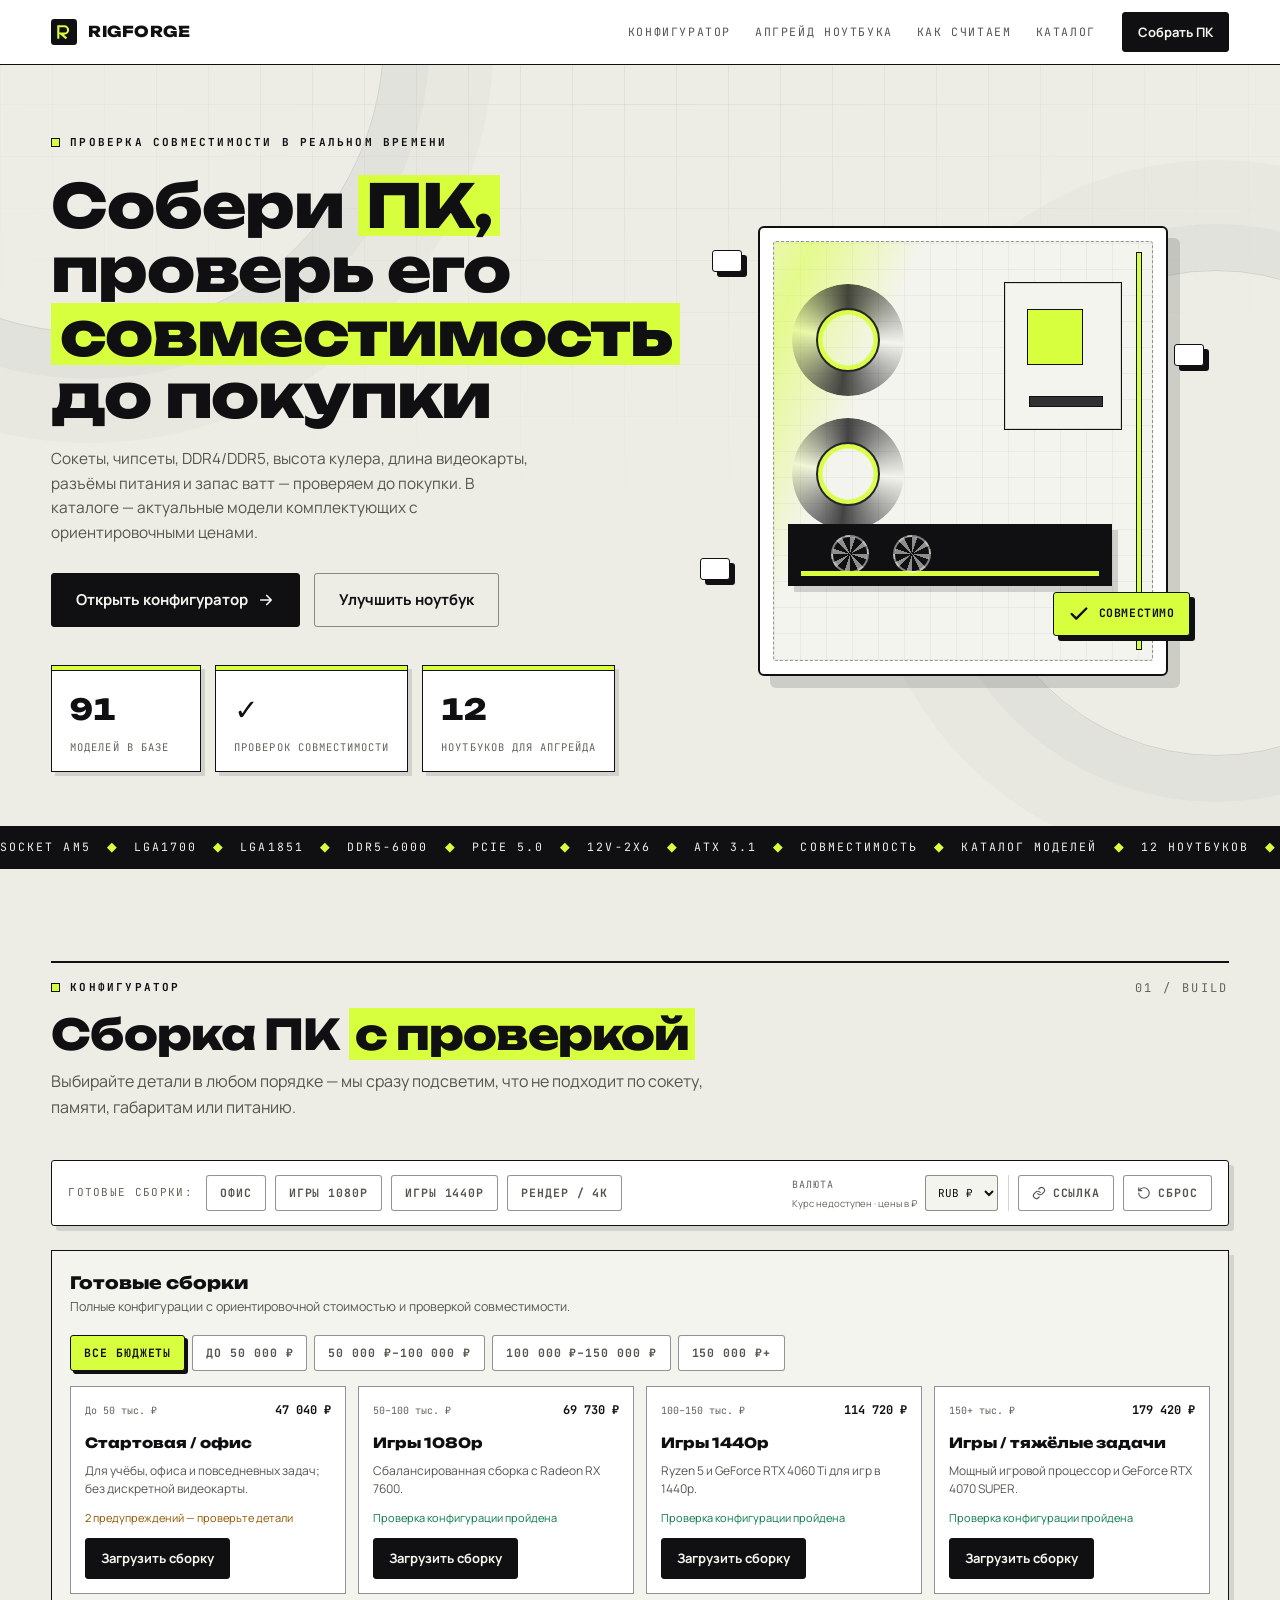
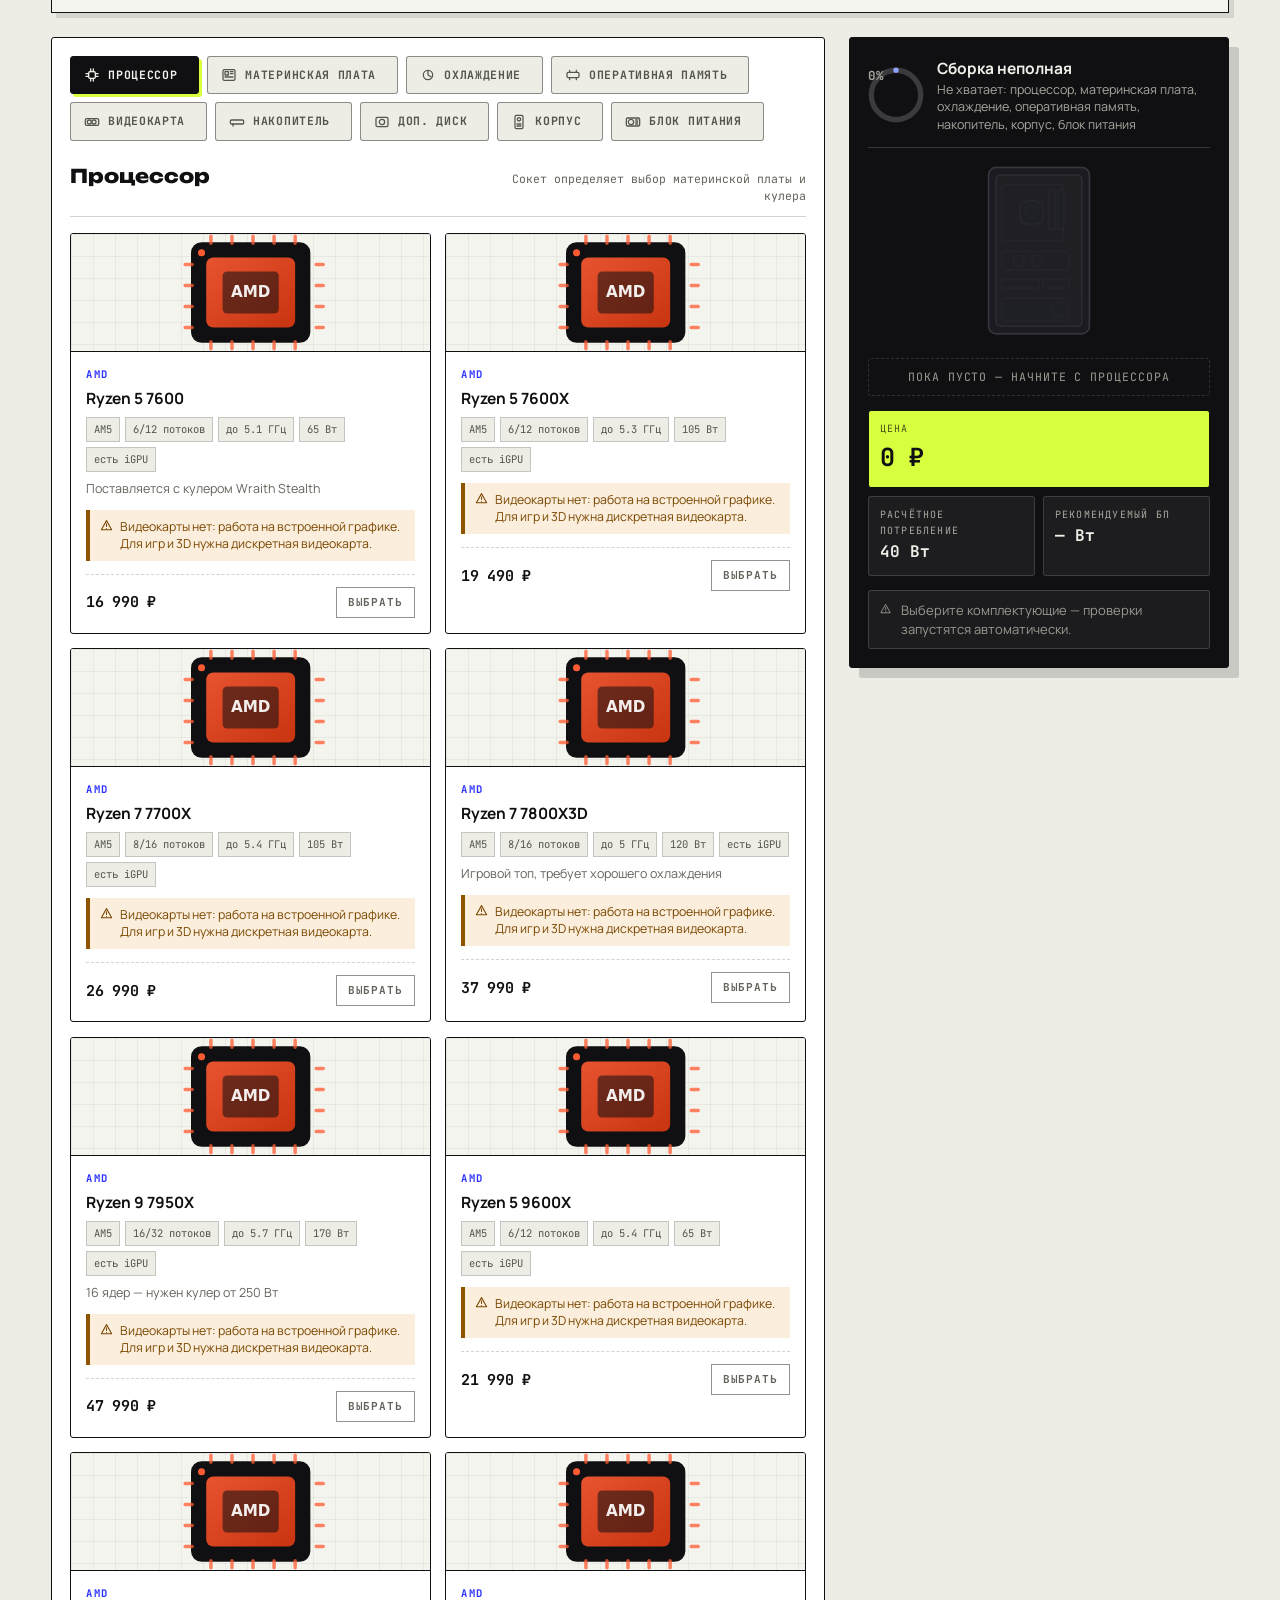
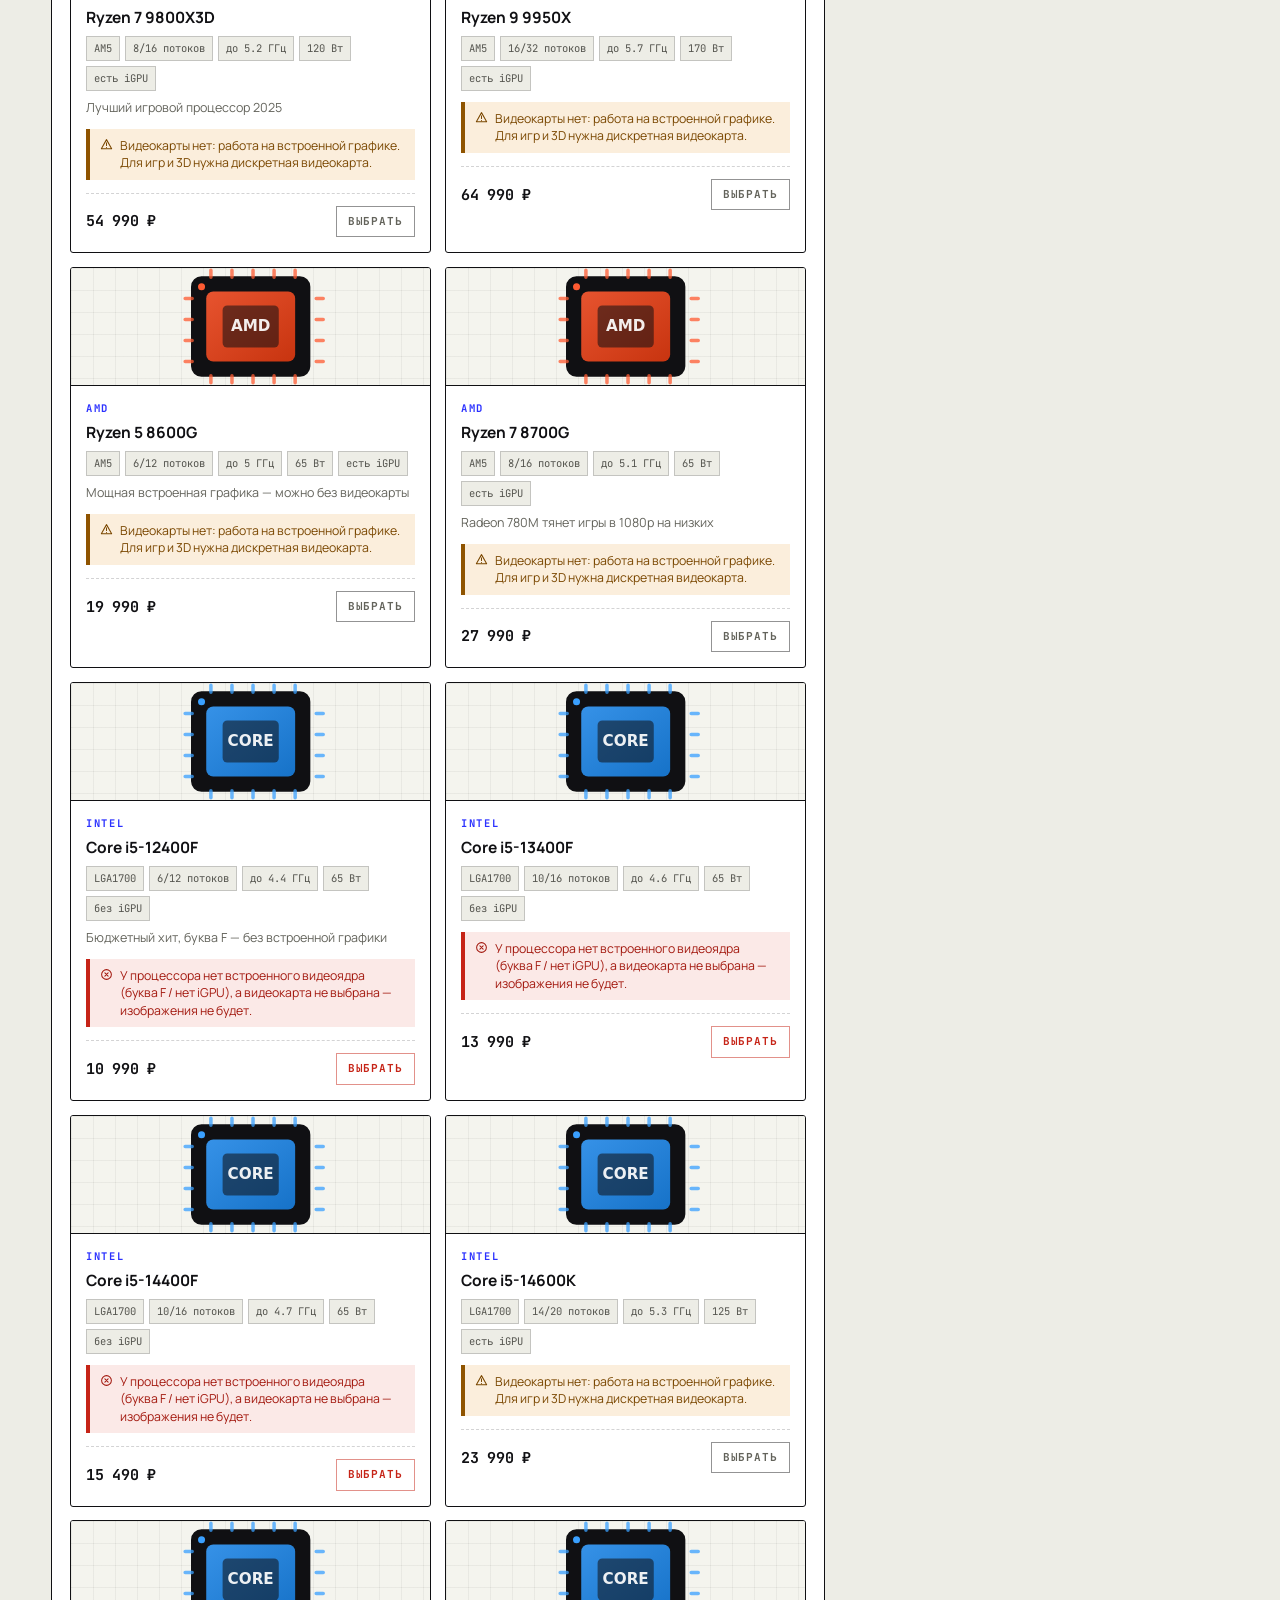
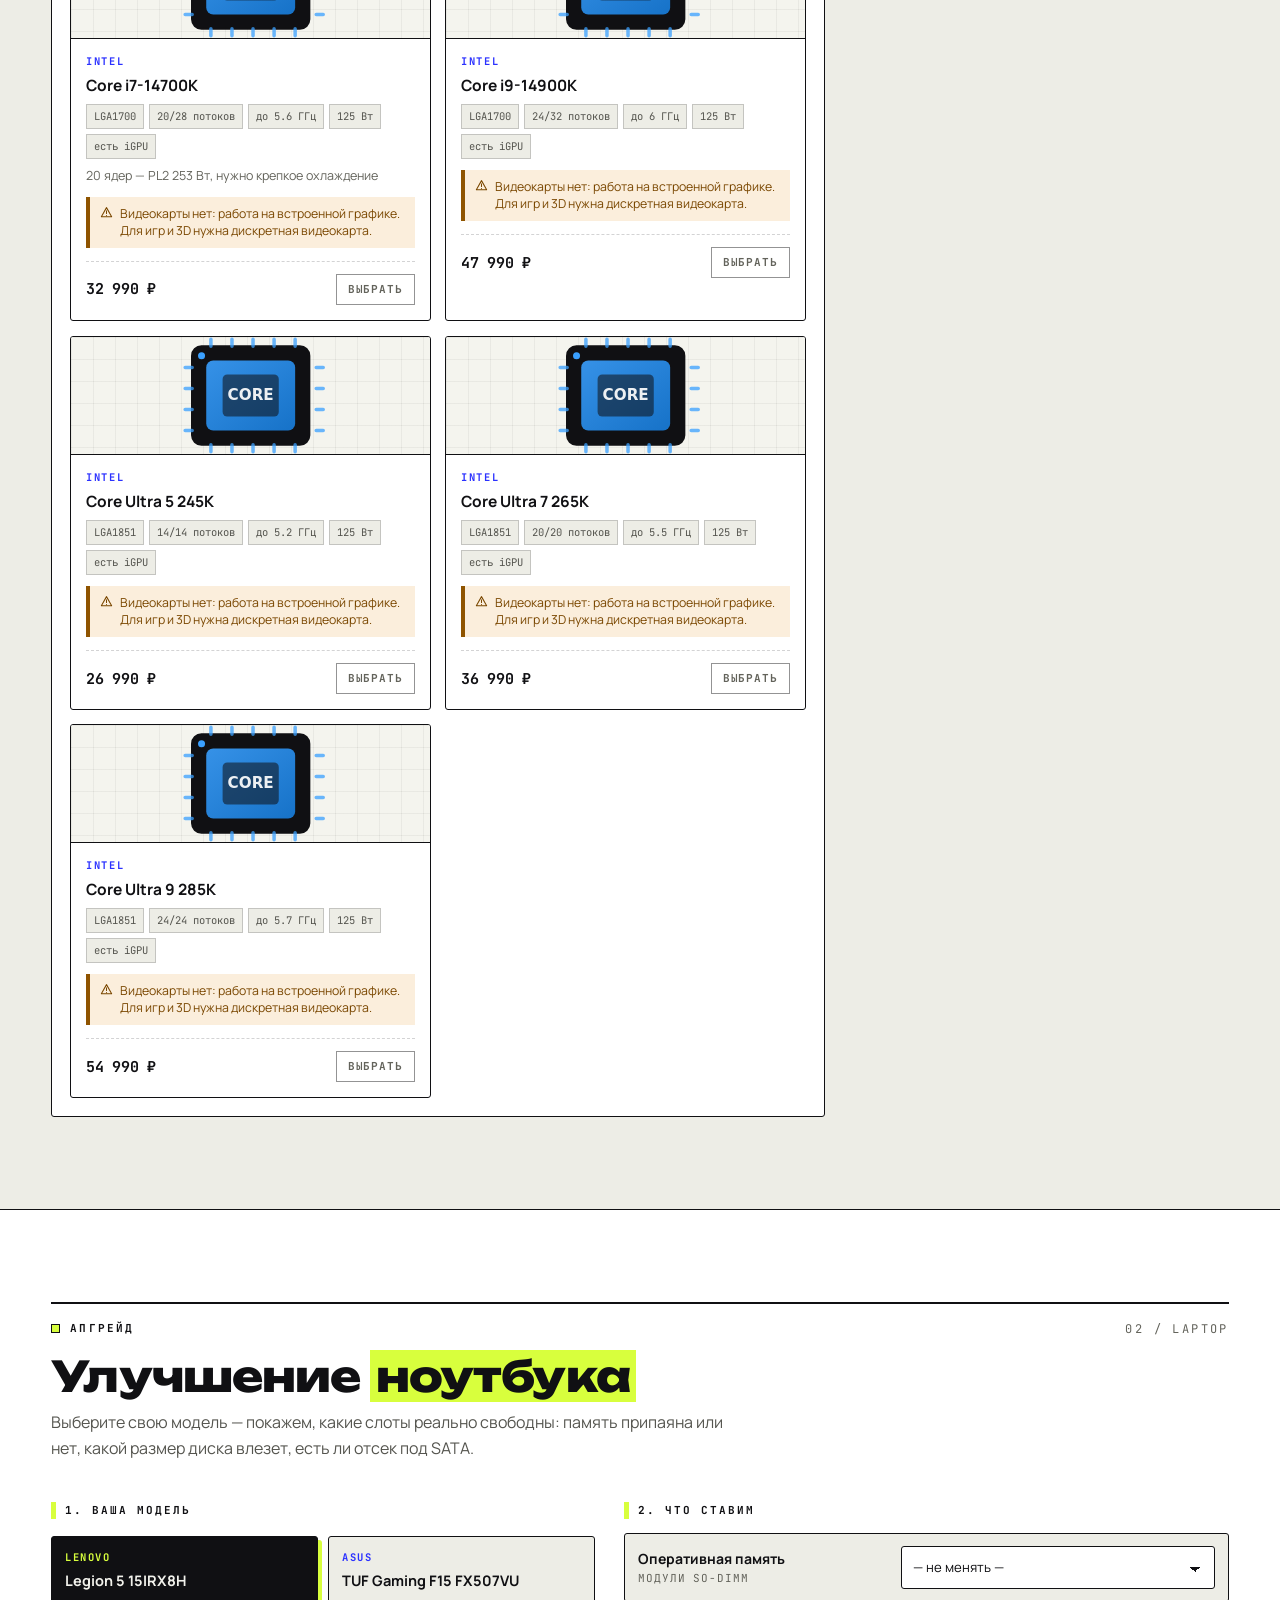
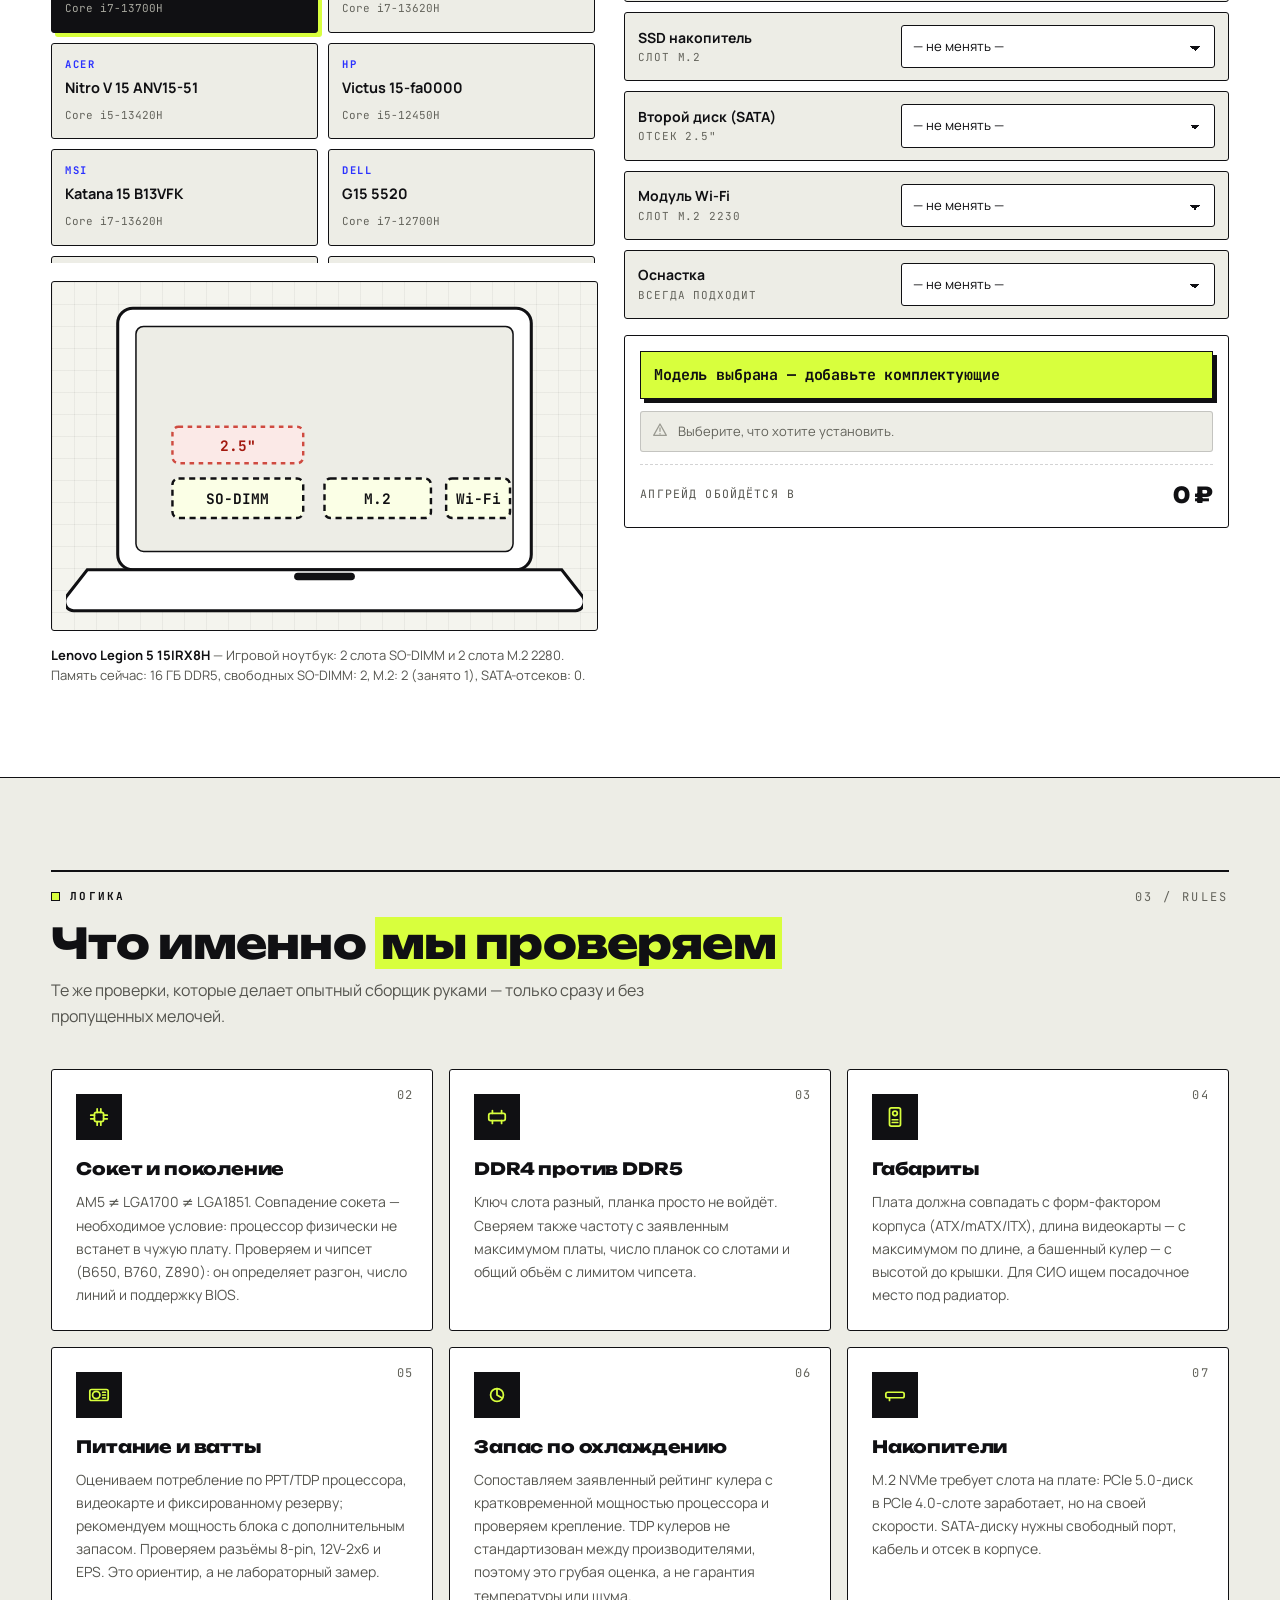
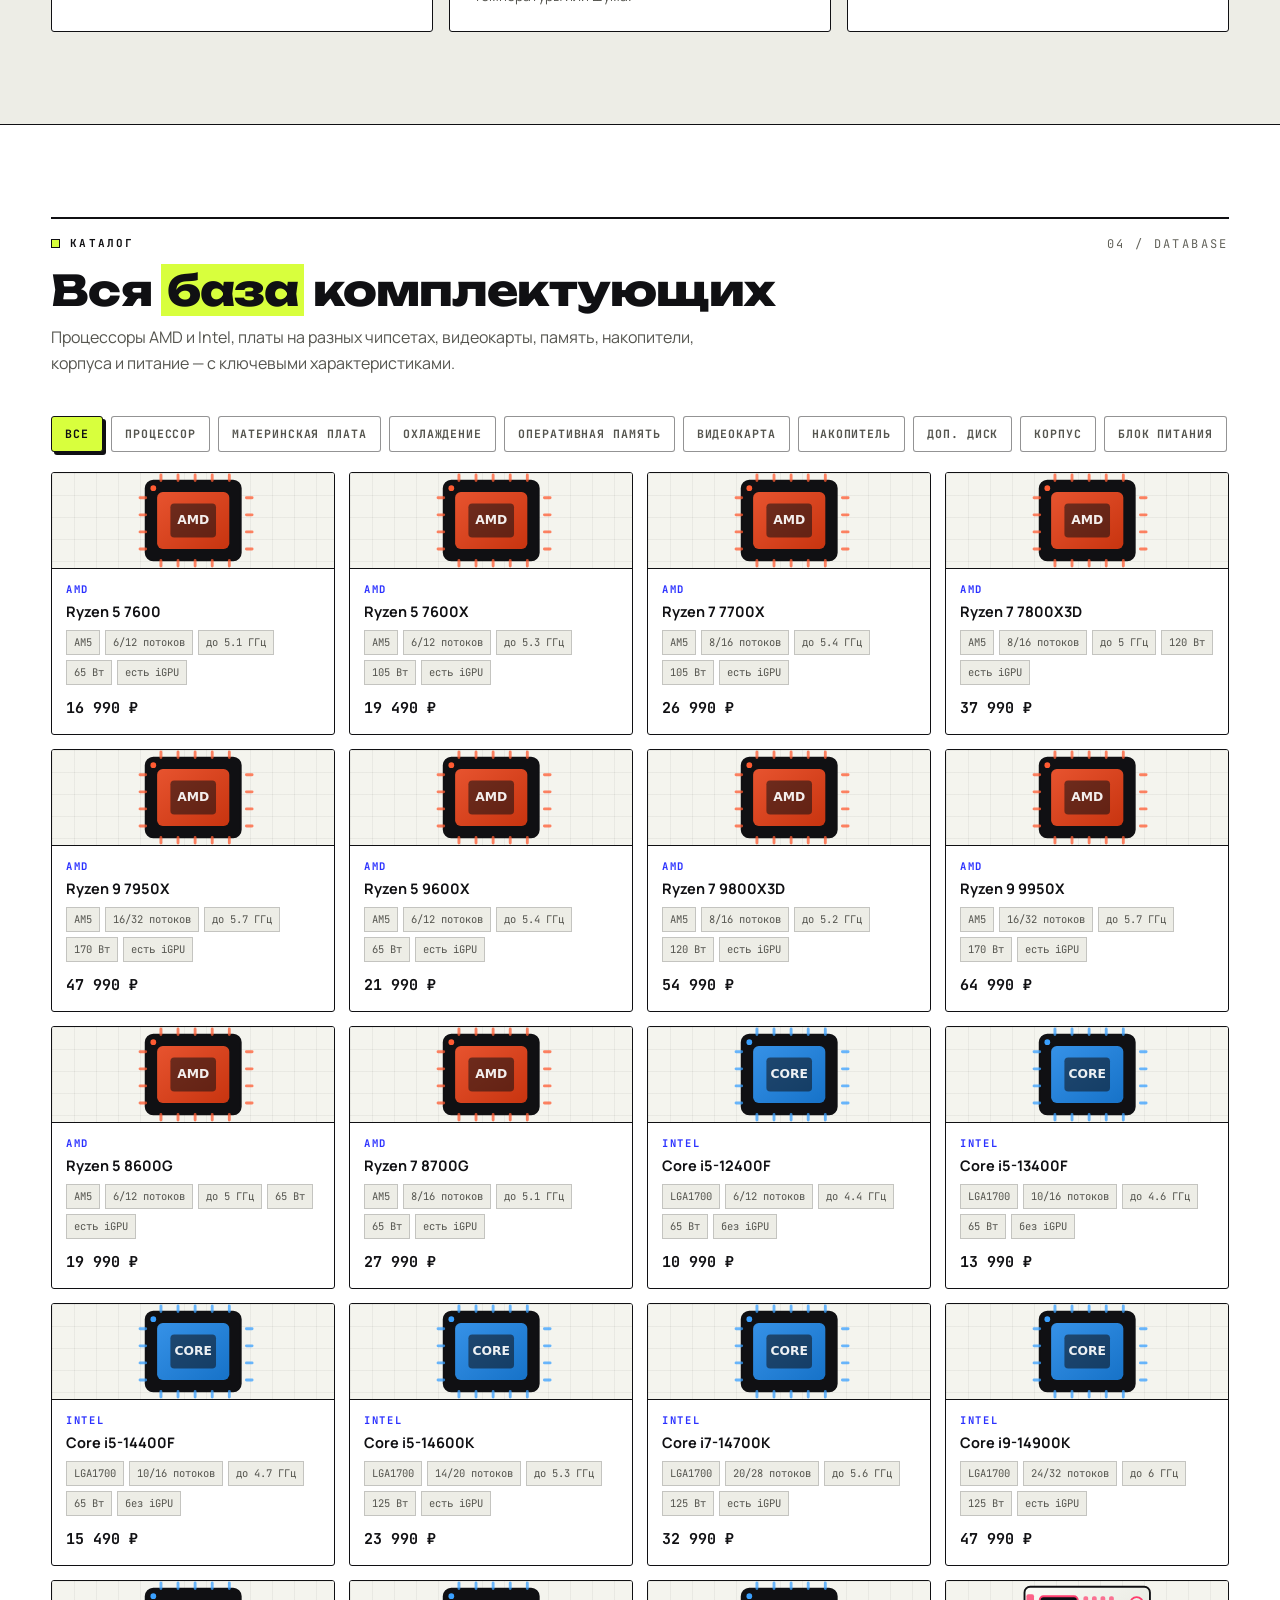
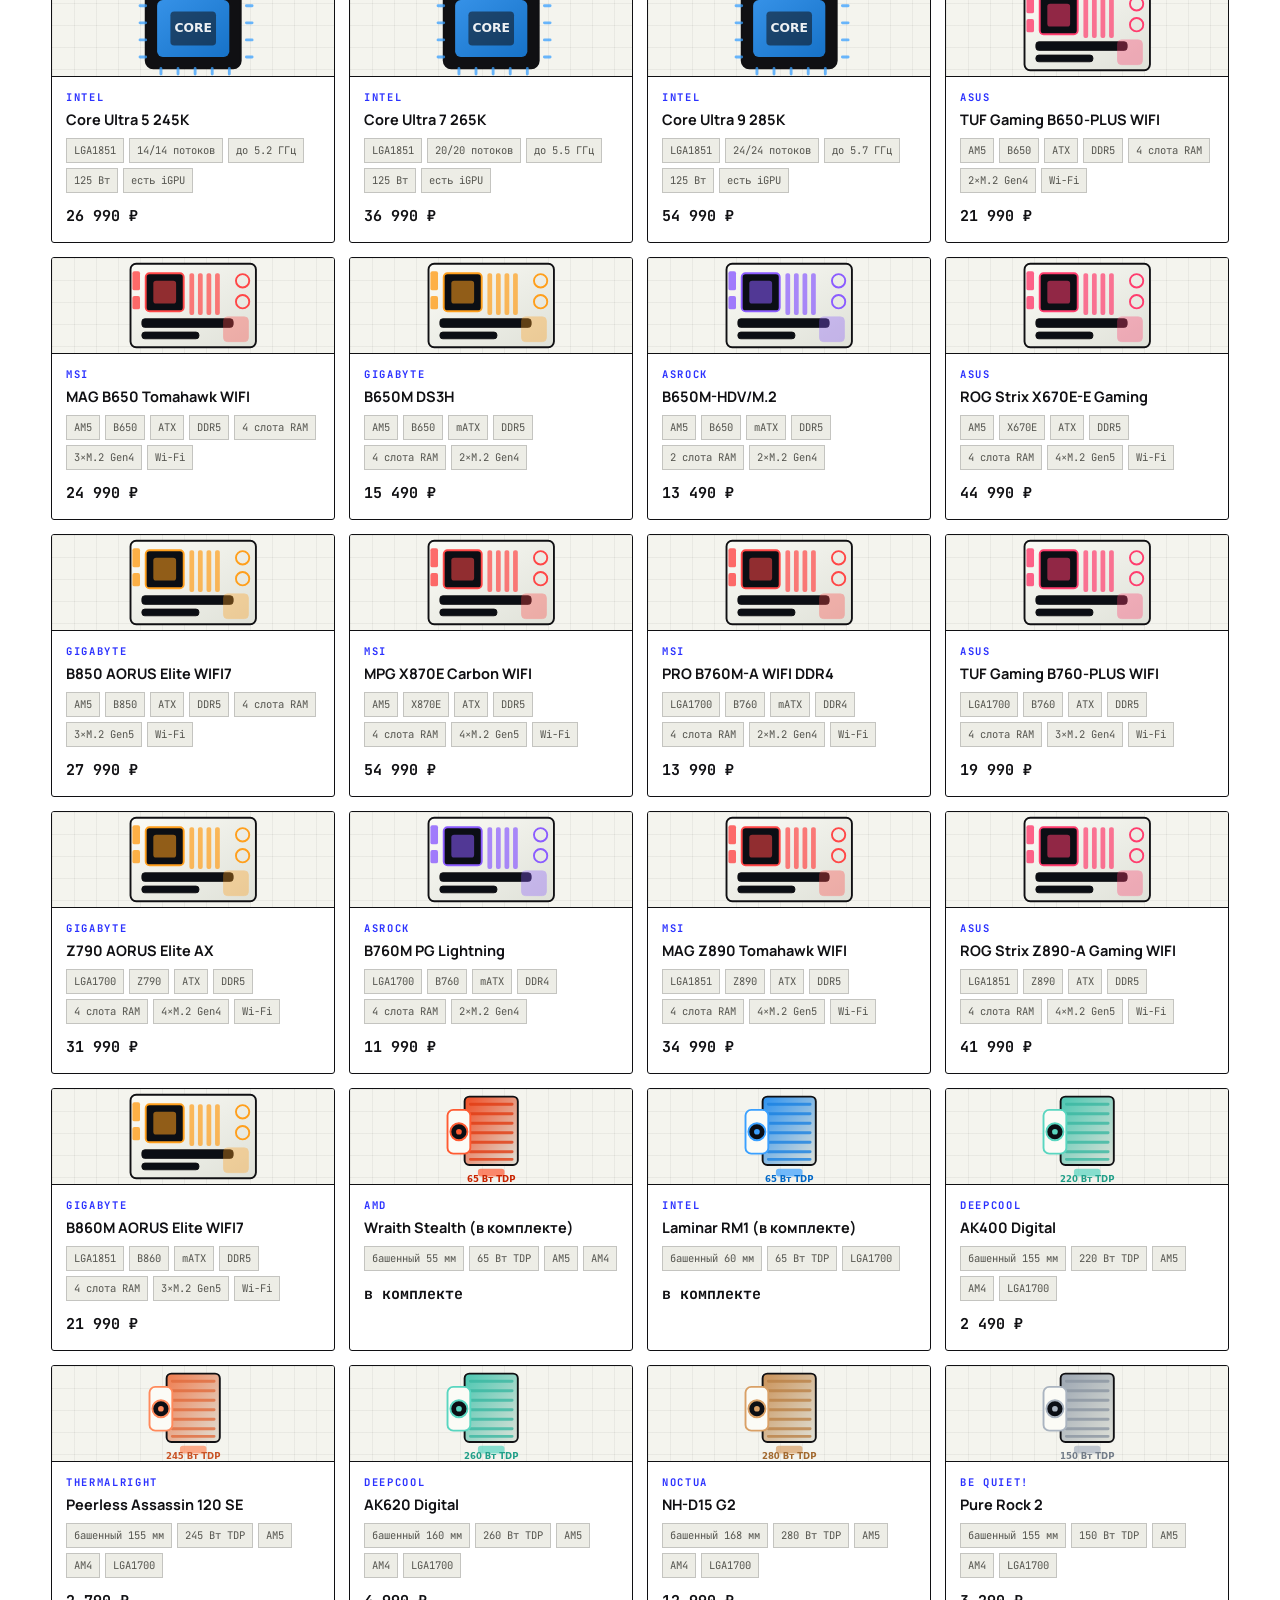
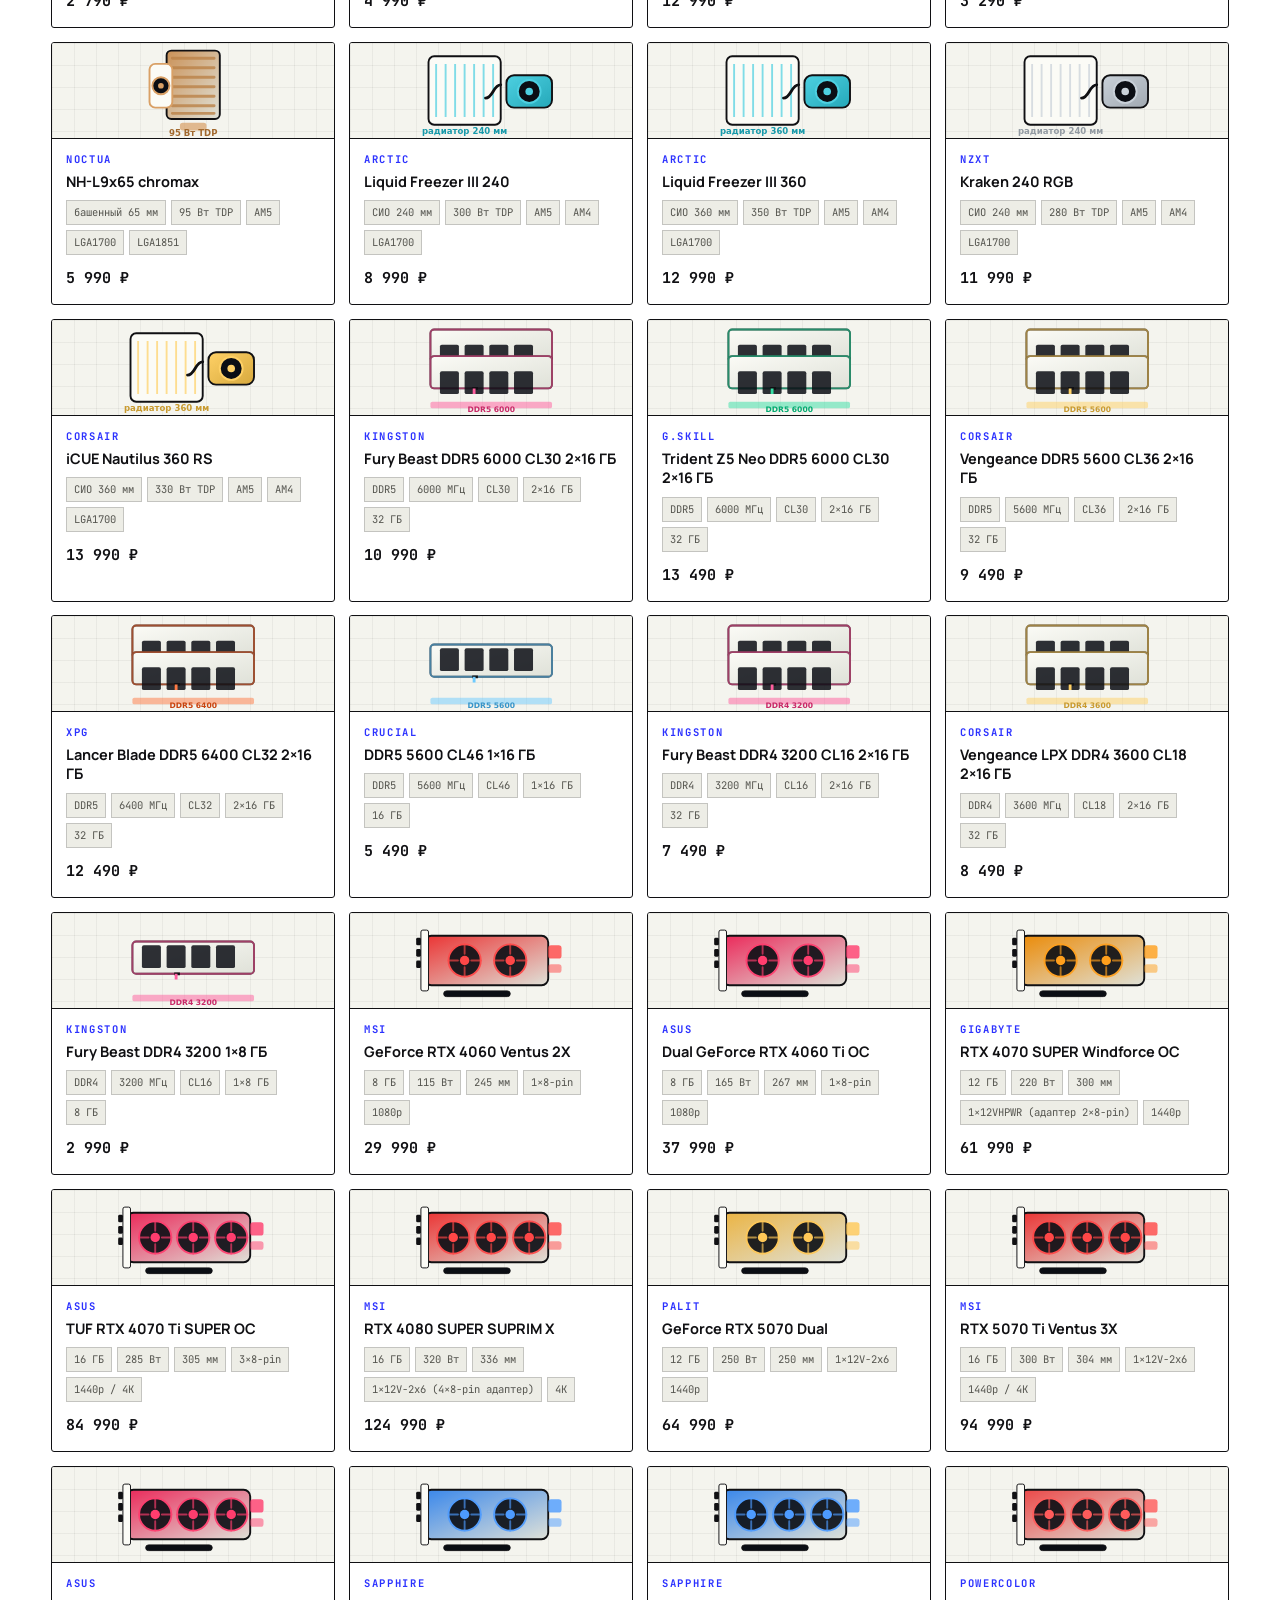
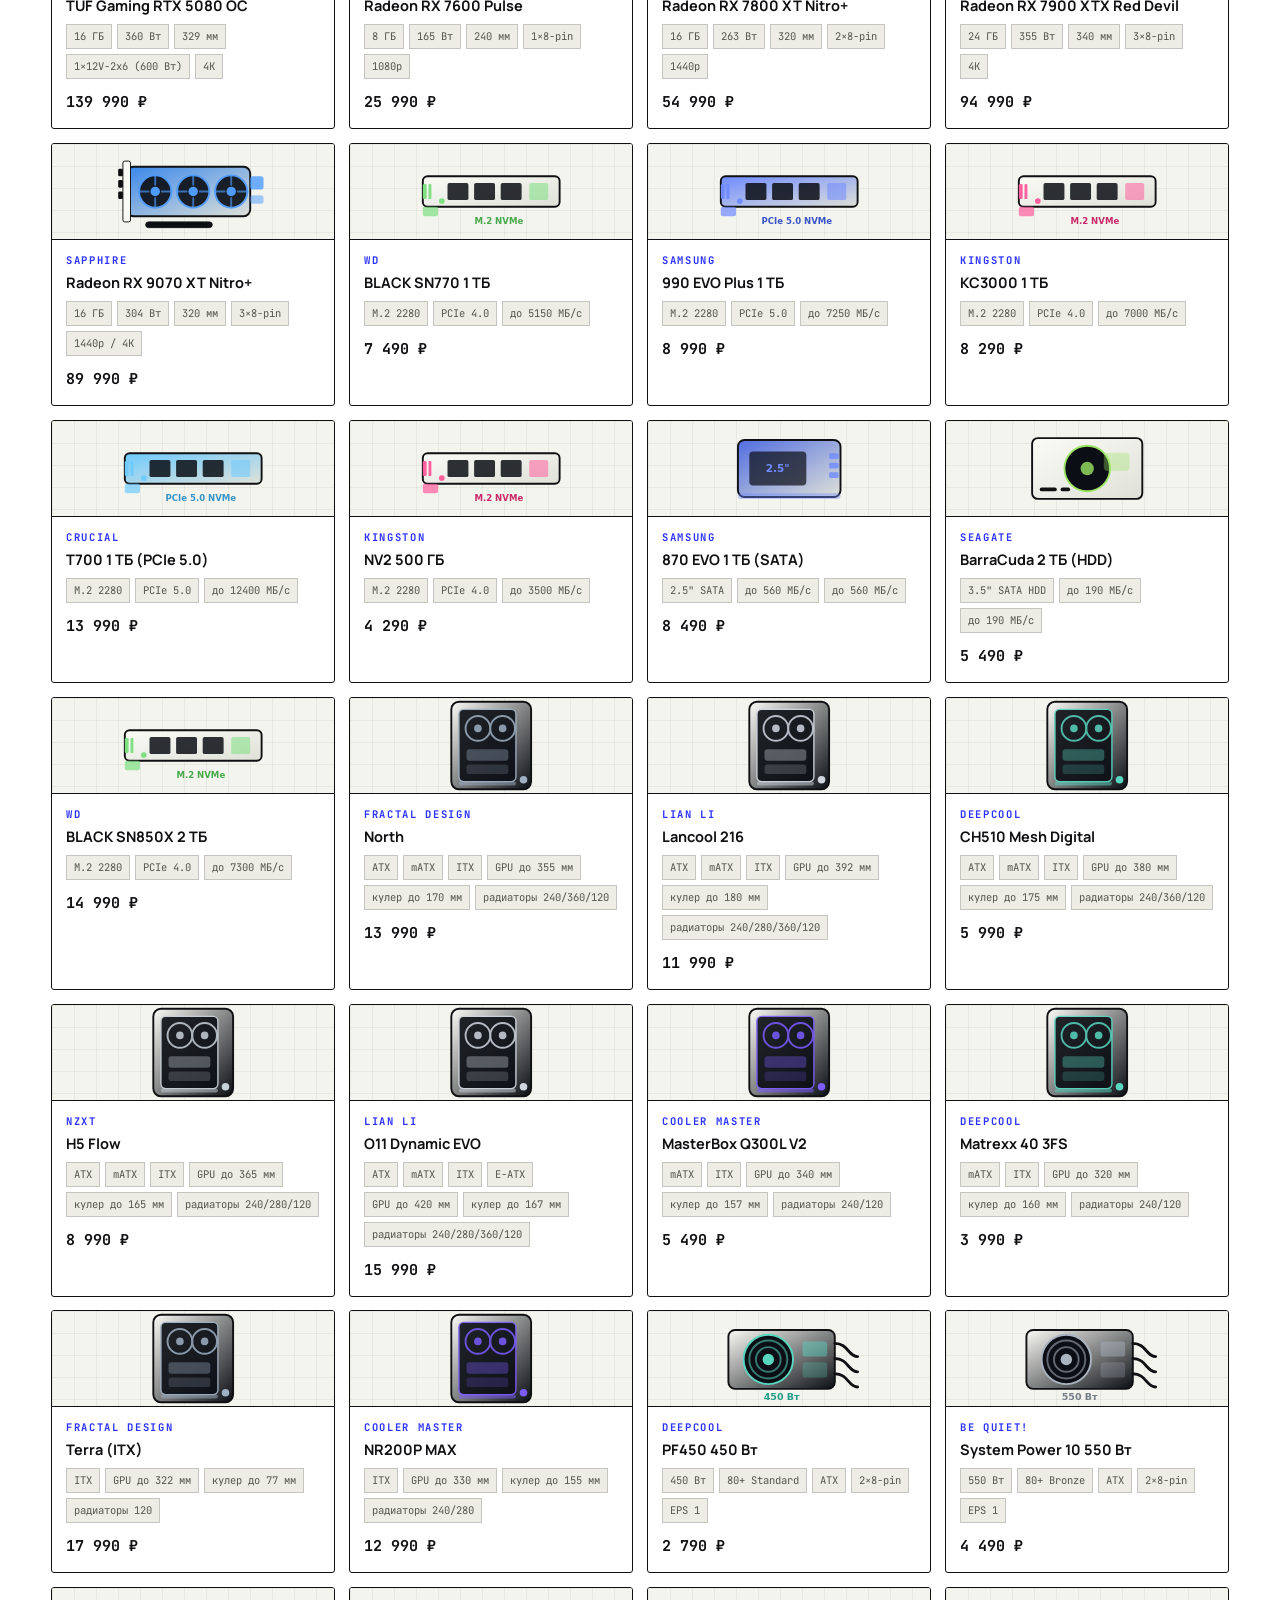
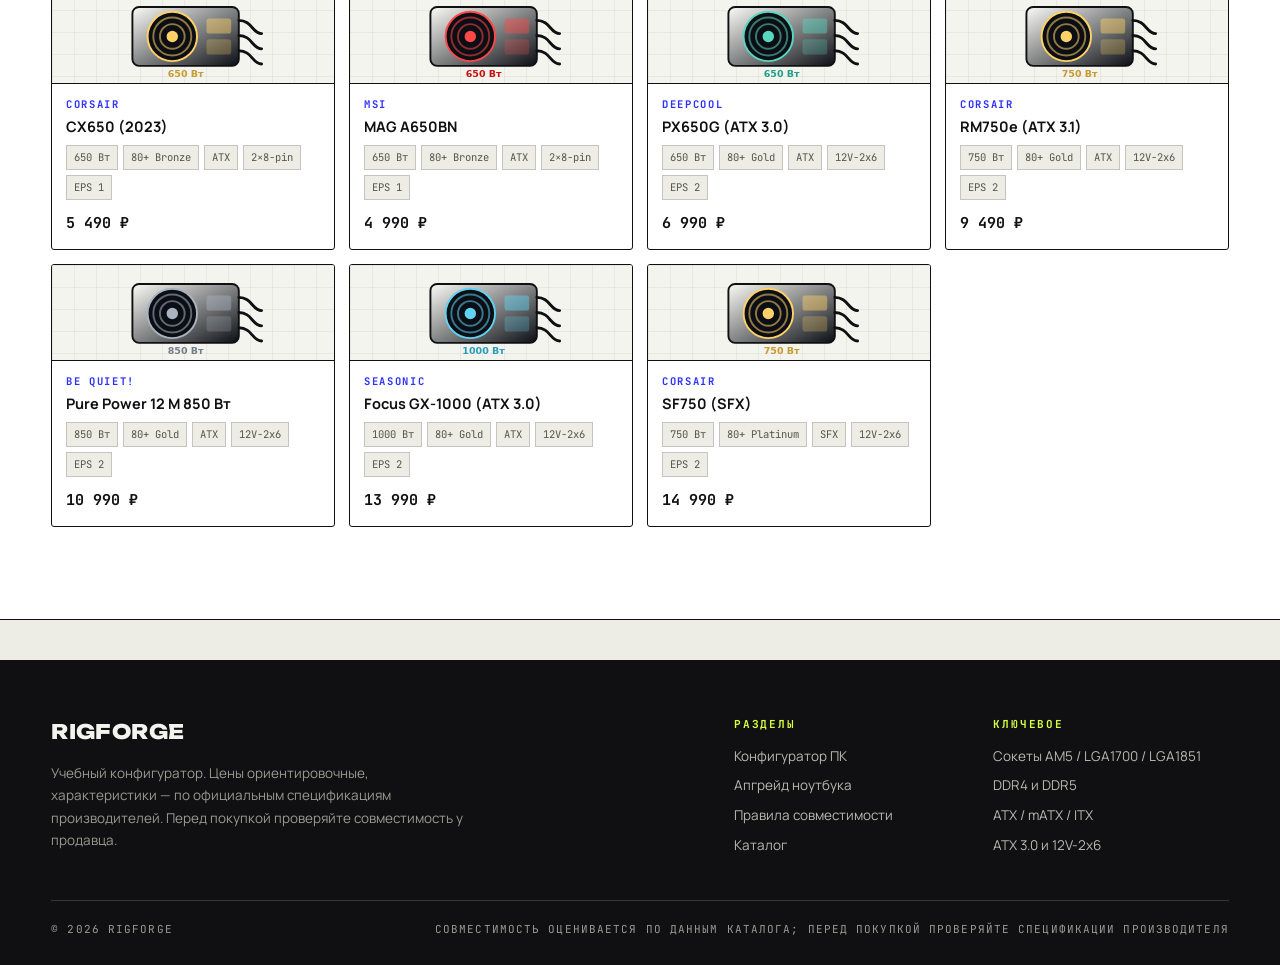
==== commit f092bc3a: "Add currency conversion and budget builds Co-authored-by: Copilot <223556219+Copilot@users.noreply.g" ====
--- a/index.html
+++ b/index.html
@@ -3,9 +3,9 @@
 <head>
 <meta charset="UTF-8">
 <meta name="viewport" content="width=device-width, initial-scale=1.0">
-<title>RigForge — конфигуратор ПК с проверкой совместимости</title>
-<meta name="description" content="Соберите компьютер мечты или улучшите ноутбук: сотни реальных моделей комплектующих, проверка сокетов, форм-факторов, памяти и питания в реальном времени.">
-<meta property="og:title" content="RigForge — собери ПК, который точно заработает">
+<title>RigForge — конфигуратор ПК с проверками совместимости</title>
+<meta name="description" content="Подберите комплектующие и проверьте совместимость по сокетам, форм-факторам, памяти и питанию или спланируйте апгрейд ноутбука.">
+<meta property="og:title" content="RigForge — конфигуратор с проверкой совместимости">
 <meta property="og:description" content="Конфигуратор ПК с честной проверкой совместимости: сокеты, чипсеты, DDR4/DDR5, TDP, габариты, разъёмы питания.">
 <meta property="og:type" content="website">
 <link rel="icon" href="data:image/svg+xml,<svg xmlns='http://www.w3.org/2000/svg' viewBox='0 0 32 32'><rect width='32' height='32' rx='4' fill='%23101013'/><path d='M9 23V9h7.5a4.5 4.5 0 010 9H12l6 5' stroke='%23D8FF3D' stroke-width='2.6' fill='none' stroke-linecap='square'/></svg>">
@@ -49,10 +49,10 @@
       <div class="eyebrow reveal"><span class="dot"></span> Проверка совместимости в реальном времени</div>
       <h1 class="hero-title">
         <span class="line"><span class="w">Собери</span> <span class="w accent">ПК,</span></span>
-        <span class="line"><span class="w">который</span> <span class="w">точно</span></span>
-        <span class="line"><span class="w">запустится</span> <span class="w">с</span> <span class="w accent">первого</span> <span class="w accent">раза</span></span>
+        <span class="line"><span class="w">проверь</span> <span class="w">его</span></span>
+        <span class="line"><span class="w accent">совместимость</span> <span class="w">до</span> <span class="w">покупки</span></span>
       </h1>
-      <p class="hero-sub reveal">Сокеты, чипсеты, DDR4/DDR5, высота кулера, длина видеокарты, разъёмы питания и запас ватт — считаем всё, как в реальной сборке. 100+ реальных моделей комплектующих.</p>
+      <p class="hero-sub reveal">Сокеты, чипсеты, DDR4/DDR5, высота кулера, длина видеокарты, разъёмы питания и запас ватт — проверяем до покупки. В каталоге — актуальные модели комплектующих с ориентировочными ценами.</p>
       <div class="hero-actions reveal">
         <a href="#build" class="btn btn-primary btn-lg">Открыть конфигуратор
           <svg width="18" height="18" viewBox="0 0 24 24" fill="none" stroke="currentColor" stroke-width="2.2" stroke-linecap="round" stroke-linejoin="round"><path d="M5 12h14M13 6l6 6-6 6"/></svg>
@@ -60,8 +60,8 @@
         <a href="#laptop" class="btn btn-ghost btn-lg">Улучшить ноутбук</a>
       </div>
       <div class="hero-stats reveal">
-        <div class="stat"><b data-count="91">0</b><span>моделей в базе</span></div>
-        <div class="stat"><b data-count="30">0</b><span>правил совместимости</span></div>
+        <div class="stat"><b data-count="0" id="catalogCount">0</b><span>моделей в базе</span></div>
+        <div class="stat"><b>✓</b><span>проверок совместимости</span></div>
         <div class="stat"><b data-count="12">0</b><span>ноутбуков для апгрейда</span></div>
       </div>
     </div>
@@ -94,8 +94,8 @@
   </div>
   <div class="ticker" aria-hidden="true">
     <div class="ticker-track">
-      <span>Socket AM5<b>◆</b>LGA1700<b>◆</b>LGA1851<b>◆</b>DDR5-6000<b>◆</b>PCIe 5.0<b>◆</b>12V-2x6<b>◆</b>ATX 3.1<b>◆</b>30 правил совместимости<b>◆</b>91 модель<b>◆</b>12 ноутбуков<b>◆</b>Проверка до покупки<b>◆</b></span>
-      <span>Socket AM5<b>◆</b>LGA1700<b>◆</b>LGA1851<b>◆</b>DDR5-6000<b>◆</b>PCIe 5.0<b>◆</b>12V-2x6<b>◆</b>ATX 3.1<b>◆</b>30 правил совместимости<b>◆</b>91 модель<b>◆</b>12 ноутбуков<b>◆</b>Проверка до покупки<b>◆</b></span>
+      <span>Socket AM5<b>◆</b>LGA1700<b>◆</b>LGA1851<b>◆</b>DDR5-6000<b>◆</b>PCIe 5.0<b>◆</b>12V-2x6<b>◆</b>ATX 3.1<b>◆</b>Совместимость<b>◆</b>Каталог моделей<b>◆</b>12 ноутбуков<b>◆</b>Проверка до покупки<b>◆</b></span>
+      <span>Socket AM5<b>◆</b>LGA1700<b>◆</b>LGA1851<b>◆</b>DDR5-6000<b>◆</b>PCIe 5.0<b>◆</b>12V-2x6<b>◆</b>ATX 3.1<b>◆</b>Совместимость<b>◆</b>Каталог моделей<b>◆</b>12 ноутбуков<b>◆</b>Проверка до покупки<b>◆</b></span>
     </div>
   </div>
 </section>
@@ -118,6 +118,15 @@
         <button class="chipbtn" data-preset="heavy">Рендер / 4K</button>
       </div>
       <div class="tool-actions">
+        <label class="currency-control" for="currencySelect">
+          <span>Валюта</span>
+          <select id="currencySelect" aria-label="Валюта цен">
+            <option value="RUB">RUB ₽</option>
+            <option value="USD">USD $</option>
+            <option value="KZT">KZT ₸</option>
+          </select>
+          <small id="rateStatus" role="status">Курс загружается…</small>
+        </label>
         <button class="chipbtn" id="shareBtn" title="Скопировать ссылку на сборку">
           <svg width="14" height="14" viewBox="0 0 24 24" fill="none" stroke="currentColor" stroke-width="2" stroke-linecap="round"><path d="M10 13a5 5 0 007.5.5l3-3a5 5 0 00-7-7l-1.7 1.7"/><path d="M14 11a5 5 0 00-7.5-.5l-3 3a5 5 0 007 7l1.7-1.7"/></svg>
           Ссылка
@@ -127,6 +136,17 @@
           Сброс
         </button>
       </div>
+    </div>
+
+    <div class="ready-builds">
+      <div class="ready-builds-head">
+        <div>
+          <h3>Готовые сборки</h3>
+          <p>Полные конфигурации с ориентировочной стоимостью и проверкой совместимости.</p>
+        </div>
+        <div class="budget-filters" id="budgetFilters" aria-label="Фильтр сборок по бюджету"></div>
+      </div>
+      <div class="ready-builds-grid" id="readyBuilds"></div>
     </div>
 
     <div class="builder">
@@ -173,7 +193,7 @@
 
         <div class="metrics">
           <div class="metric"><span>Цена</span><b id="mPrice">0 ₽</b></div>
-          <div class="metric"><span>Пиковое потребление</span><b id="mTdp">— Вт</b></div>
+          <div class="metric"><span>Расчётное потребление</span><b id="mTdp">— Вт</b></div>
           <div class="metric"><span>Рекомендуемый БП</span><b id="mPsu">— Вт</b></div>
         </div>
 
@@ -278,7 +298,7 @@
   </div>
   <div class="container footer-bottom">
     <span>© 2026 RigForge</span>
-    <span>Сделано с проверкой 30 правил совместимости</span>
+    <span>Совместимость оценивается по данным каталога; перед покупкой проверяйте спецификации производителя</span>
   </div>
 </footer>
 
--- a/css/style.css
+++ b/css/style.css
@@ -223,6 +223,26 @@
   box-shadow:5px 5px 0 rgba(16,16,19,.12);margin-bottom:24px}
 .presets,.tool-actions{display:flex;gap:9px;align-items:center;flex-wrap:wrap}
 .presets-label{font-family:var(--mono);font-size:11px;color:var(--dim);text-transform:uppercase;letter-spacing:.12em;margin-right:4px}
+.currency-control{display:grid;grid-template-columns:auto auto;align-items:center;gap:2px 8px;padding-right:10px;border-right:1px solid var(--line)}
+.currency-control>span{font-family:var(--mono);font-size:10px;color:var(--dim);text-transform:uppercase;letter-spacing:.1em}
+.currency-control select{grid-column:2;grid-row:1/3;min-height:36px;padding:5px 8px;background:var(--plate);border:1px solid var(--line-2);border-radius:var(--r);font-family:var(--mono);font-size:11px}
+.currency-control small{font-size:9.5px;color:var(--dim);line-height:1.2}
+
+.ready-builds{margin:0 0 24px;padding:18px;background:var(--plate);border:1.5px solid var(--ink);box-shadow:5px 5px 0 rgba(16,16,19,.1)}
+.ready-builds-head{display:flex;justify-content:space-between;align-items:flex-end;gap:18px;flex-wrap:wrap;margin-bottom:15px}
+.ready-builds-head h3{font-family:var(--display);font-size:17px}
+.ready-builds-head p{color:var(--mut);font-size:12.5px}
+.budget-filters{display:flex;gap:7px;flex-wrap:wrap}
+.ready-builds-grid{display:grid;grid-template-columns:repeat(auto-fit,minmax(220px,1fr));gap:12px}
+.ready-build-card{display:flex;flex-direction:column;align-items:flex-start;background:var(--paper);border:1px solid var(--line-2);padding:14px;min-height:208px}
+.ready-build-meta{display:flex;justify-content:space-between;align-items:center;gap:8px;width:100%;font-family:var(--mono);font-size:10px;color:var(--dim)}
+.ready-build-meta b{font-size:12px;color:var(--ink);white-space:nowrap}
+.ready-build-card h4{font-family:var(--display);font-size:14px;margin:12px 0 7px}
+.ready-build-card>p{font-size:12px;color:var(--mut);line-height:1.5}
+.ready-build-card .ready-build-check{margin-top:auto;padding:8px 0;color:var(--ok);font-size:11px}
+.ready-build-card .ready-build-check.bad{color:var(--err)}
+.ready-build-card .ready-build-check.warn{color:var(--warn)}
+.ready-build-card .btn{margin-top:4px}
 
 /* ---------- конфигуратор ---------- */
 .builder{display:grid;grid-template-columns:1fr 380px;gap:24px;align-items:start}
@@ -264,6 +284,9 @@
   linear-gradient(rgba(16,16,19,.05) 1px,transparent 1px),linear-gradient(90deg,rgba(16,16,19,.05) 1px,transparent 1px),
   var(--plate);background-size:22px 22px,22px 22px,auto;border-bottom:1.5px solid var(--ink)}
 .part-art .pa{width:84%;height:100%;transition:transform .4s cubic-bezier(.2,.8,.2,1)}
+.part-art .product-photo,.cc-art .product-photo{position:absolute;inset:0;width:100%;height:100%;object-fit:contain;padding:8px;background:#fff}
+.photo-credit{position:absolute;right:6px;bottom:5px;padding:2px 5px;background:rgba(255,255,255,.9);font:9px var(--mono);color:var(--mut);z-index:1}
+.photo-credit:hover{text-decoration:underline}
 .part:hover .part-art .pa{transform:scale(1.05) rotate(-1deg)}
 .part.sel .part-art::after{content:'✓';position:absolute;top:10px;right:12px;width:26px;height:26px;
   display:grid;place-items:center;background:var(--acid);border:1.5px solid var(--ink);color:var(--ink);
@@ -463,7 +486,7 @@
   animation:cardIn .5s cubic-bezier(.16,1,.3,1) both;animation-delay:var(--d,0ms)}
 .section-alt .cat-card{background:var(--paper)}
 .cat-card:hover{transform:translate(-3px,-3px);box-shadow:var(--hard)}
-.cc-art{height:96px;display:grid;place-items:center;background:
+.cc-art{height:96px;display:grid;place-items:center;position:relative;background:
   linear-gradient(rgba(16,16,19,.05) 1px,transparent 1px),linear-gradient(90deg,rgba(16,16,19,.05) 1px,transparent 1px),var(--plate);
   background-size:22px 22px,22px 22px,auto;border-bottom:1.5px solid var(--ink)}
 .cc-art .pa{width:86%;height:100%}
@@ -521,6 +544,9 @@
   .picker-head p{text-align:left;max-width:none}
   .hero-stats .stat{min-width:132px;padding:12px 14px}
   .hero-stats .stat b{font-size:24px}
+  .currency-control{padding-right:0;border-right:0}
+  .ready-builds{padding:13px}
+  .ready-builds-head{align-items:flex-start}
 }
 
 @media (prefers-reduced-motion:reduce){
